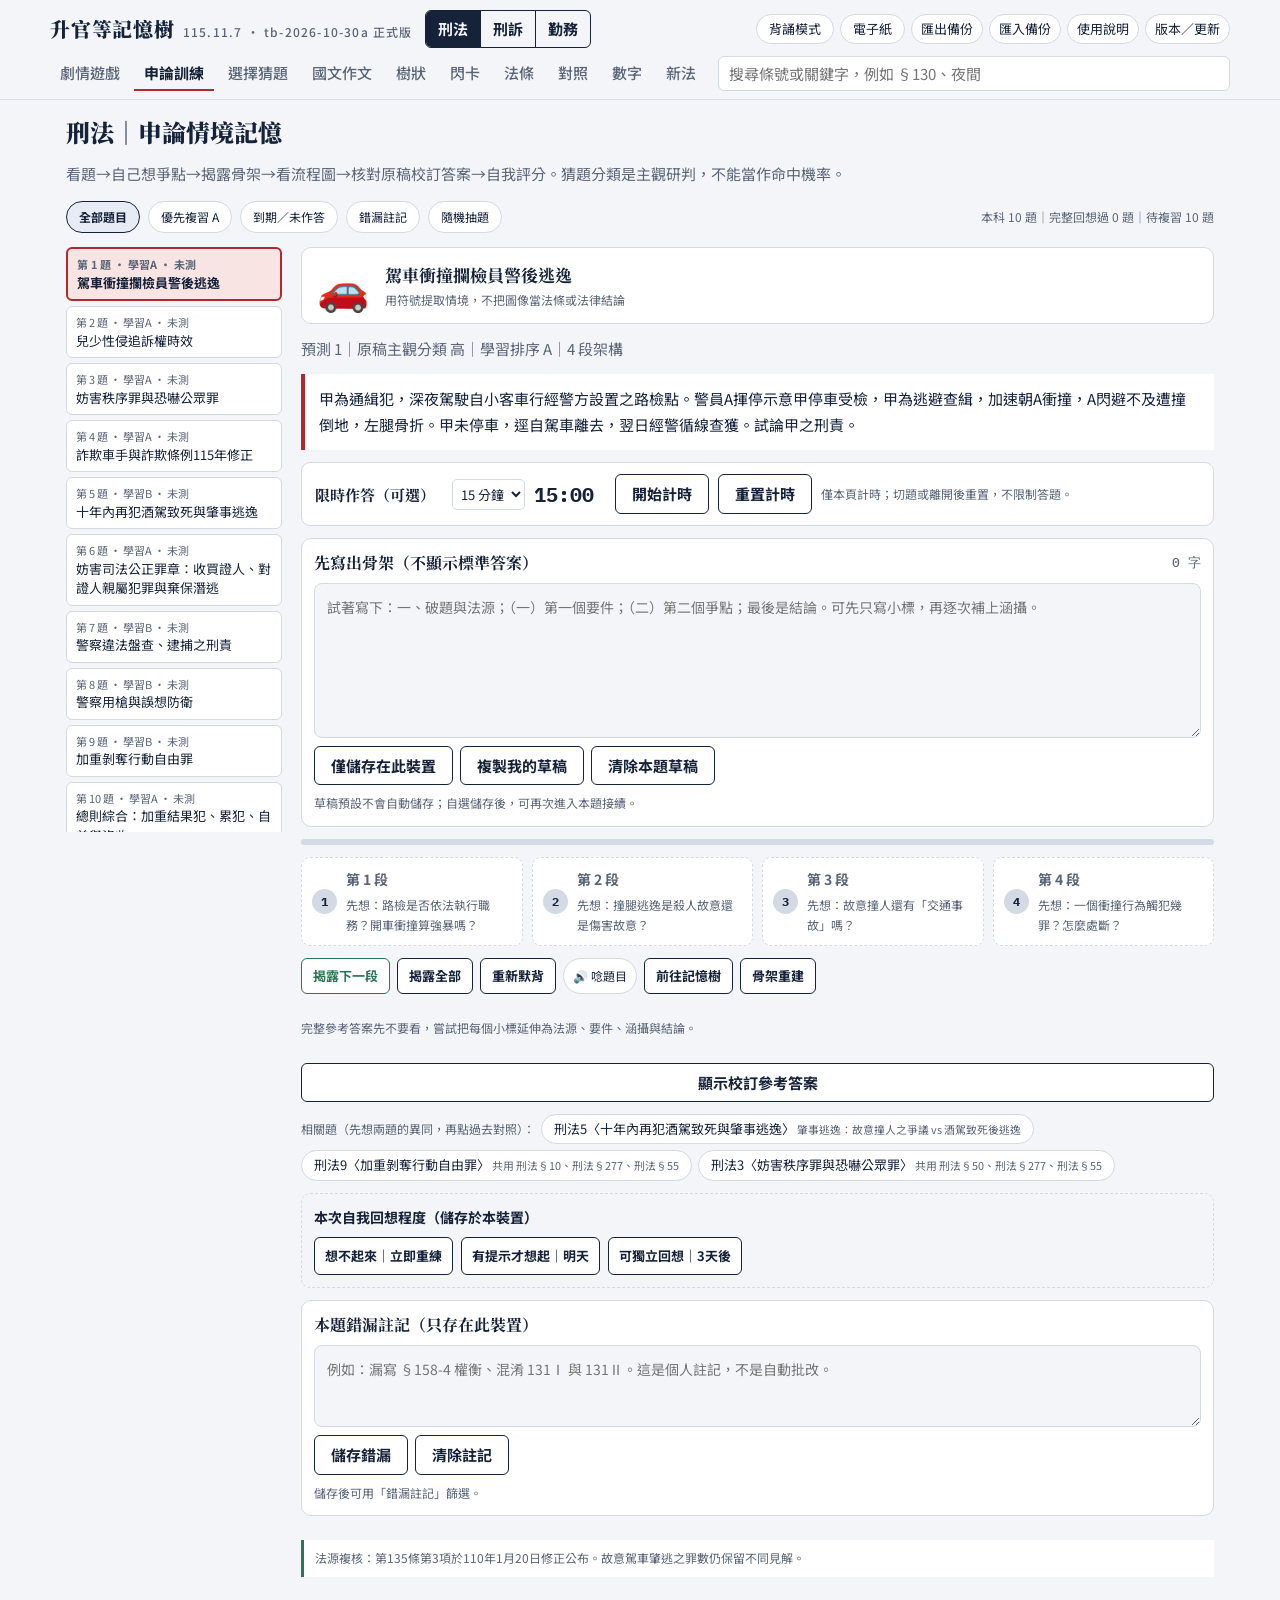
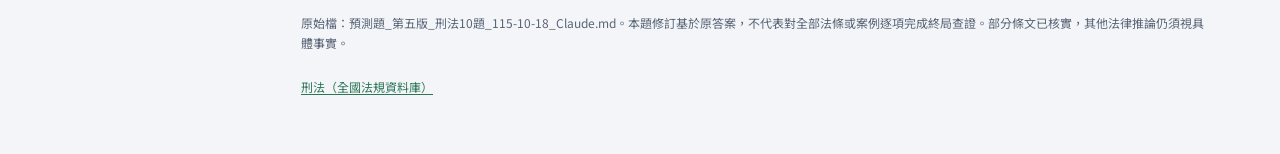
==== index.html @ 03e17030 "30a 正式版：依讀家2026講義與回測分析整合申論、選擇題（題數不變） 申論維持刑法10、刑訴10、勤務15：勤務9依111上675改寫救濟；刑訴10改為告訴乃論之告訴與撤回（劇情章同步）；新修法、" ====
<!doctype html>
<html lang="zh-Hant">
<head>
<meta charset="utf-8">
<meta name="viewport" content="width=device-width,initial-scale=1,viewport-fit=cover">
<meta name="theme-color" content="#16223A">
<link rel="manifest" href="manifest.webmanifest">
<link rel="icon" href="icons/icon-192.png">
<link rel="apple-touch-icon" href="icons/apple-touch-icon.png">
<meta name="apple-mobile-web-app-capable" content="yes">
<meta name="apple-mobile-web-app-title" content="記憶樹">
<title>升官等記憶樹</title>
<meta name="claude:viewport-fit-sides" content="cover">
<link rel="preconnect" href="https://fonts.googleapis.com">
<link rel="stylesheet" href="https://fonts.googleapis.com/css2?family=Noto+Serif+TC:wght@600;900&family=Noto+Sans+TC:wght@400;500;700&family=IBM+Plex+Mono:wght@500&display=swap">
<style>
/* Layout: sticky ruling bar (subject + mode), chapter index left on wide screens / chip strip on phones, tree body like an annotated statute book */
:root{
  --paper:#F3F5F8; --panel:#FFFFFF; --ink:#16223A; --muted:#5A6577; --line:#D3DAE3;
  --seal:#B3282E; --sealbg:#F7E4E3; --jade:#2C7656; --jadebg:#DFF0E7; --amber:#9A600A; --amberbg:#F6EBD6;
  --hi:#E7ECF4;
  --f-display:"Noto Serif TC","Songti TC","PMingLiU",serif;
  --f-body:"Noto Sans TC","PingFang TC","Microsoft JhengHei",system-ui,sans-serif;
  --f-ref:"IBM Plex Mono",ui-monospace,"SFMono-Regular",Menlo,monospace;
  --r:6px;
}
@media (prefers-color-scheme:dark){:root:not([data-theme="light"]){
  --paper:#0F141C; --panel:#161D29; --ink:#E5E9F0; --muted:#97A1B2; --line:#283346;
  --seal:#E2706E; --sealbg:#3A1F22; --jade:#62BE95; --jadebg:#183326; --amber:#E1A94C; --amberbg:#3A2C15; --hi:#1E2737; color-scheme:dark}}
:root[data-theme="dark"]{
  --paper:#0F141C; --panel:#161D29; --ink:#E5E9F0; --muted:#97A1B2; --line:#283346;
  --seal:#E2706E; --sealbg:#3A1F22; --jade:#62BE95; --jadebg:#183326; --amber:#E1A94C; --amberbg:#3A2C15; --hi:#1E2737; color-scheme:dark}
:root[data-eink]{
  --paper:#FFFFFF; --panel:#FFFFFF; --ink:#000000; --muted:#222222; --line:#000000;
  --seal:#000000; --sealbg:#FFFFFF; --jade:#000000; --jadebg:#FFFFFF; --amber:#000000; --amberbg:#FFFFFF; --hi:#FFFFFF; color-scheme:light}
*{box-sizing:border-box}
html,body{height:100%}
body{background:var(--paper);color:var(--ink);font:15px/1.7 var(--f-body);-webkit-text-size-adjust:100%}
:root[data-eink] *{transition:none!important;animation:none!important;box-shadow:none!important}
button{font:inherit;color:inherit}
:focus-visible{outline:2px solid var(--seal);outline-offset:2px}

.bar{position:sticky;top:env(safe-area-inset-top,0px);z-index:5;background:var(--paper);border-bottom:1px solid var(--line);
  padding-left:max(16px,env(safe-area-inset-left,0px));padding-right:max(16px,env(safe-area-inset-right,0px));padding-block:10px 8px}
.bar-in{max-width:1180px;margin:0 auto;display:grid;gap:8px}
.top{display:flex;align-items:center;gap:12px;flex-wrap:wrap}
.brand{font:900 20px/1.2 var(--f-display);letter-spacing:.04em;margin:0}
.brand small{font:500 12px var(--f-body);color:var(--muted);letter-spacing:.1em;margin-left:8px}
.seg{display:flex;border:1.5px solid var(--ink);border-radius:var(--r);overflow:hidden}
.seg button{border:0;background:none;padding:5px 12px;cursor:pointer;font-weight:700;white-space:nowrap}
.seg button+button{border-left:1.5px solid var(--ink)}
.seg button[aria-pressed="true"]{background:var(--ink);color:var(--paper)}
.tools{margin-left:auto;display:flex;gap:6px;flex-wrap:wrap}
.chip{border:1px solid var(--line);background:var(--panel);border-radius:999px;padding:3px 12px;cursor:pointer;font-size:13px;white-space:nowrap}
.chip[aria-pressed="true"]{border-color:var(--seal);color:var(--seal);font-weight:700}
.modes{display:flex;gap:4px;overflow-x:auto;scrollbar-width:none}
.modes button{border:0;background:none;padding:4px 10px;cursor:pointer;color:var(--muted);border-bottom:2.5px solid transparent;white-space:nowrap;font-weight:500}
.modes button[aria-pressed="true"]{color:var(--ink);border-bottom-color:var(--seal);font-weight:700}
.search{flex:1 1 180px;min-width:0;border:1px solid var(--line);background:var(--panel);border-radius:var(--r);padding:4px 10px;font:inherit;color:var(--ink)}

.wrap{max-width:1180px;margin:0 auto;padding-left:max(16px,env(safe-area-inset-left,0px));padding-right:max(16px,env(safe-area-inset-right,0px));padding-block:16px 56px;display:grid;gap:20px;grid-template-columns:240px minmax(0,1fr)}
@media (max-width:860px){.wrap{grid-template-columns:minmax(0,1fr)}}
.toc{position:sticky;top:120px;align-self:start;display:grid;gap:2px;max-height:calc(100vh - 140px);overflow:auto}
.toc button{text-align:left;border:0;background:none;padding:6px 10px;border-radius:var(--r);cursor:pointer;display:grid;grid-template-columns:1fr auto;gap:8px;align-items:center;font-size:14px}
.toc button[aria-current="true"]{background:var(--hi);font-weight:700}
.toc .pct{font:500 11px var(--f-ref);color:var(--muted);font-variant-numeric:tabular-nums}
@media (max-width:860px){.toc{position:static;max-height:none;display:flex;overflow-x:auto;gap:6px;padding-bottom:4px}
  .toc button{white-space:nowrap;border:1px solid var(--line);background:var(--panel)}}
aside{min-width:0}
.intro{color:var(--muted);font-size:14px;margin:0}

main{min-width:0;display:grid;gap:14px;align-content:start}
h2.ch{font:900 24px/1.3 var(--f-display);margin:0;text-wrap:balance}
.lead{margin:0;color:var(--muted)}
.meter{height:4px;background:var(--line);border-radius:2px;overflow:hidden}
.meter i{display:block;height:100%;background:var(--jade)}
.meta{display:flex;gap:12px;flex-wrap:wrap;font-size:13px;color:var(--muted);align-items:center}
.meta button{border:0;background:none;color:var(--seal);cursor:pointer;padding:0;font-size:13px}

ul.tree,ul.tree ul{list-style:none;margin:0;padding:0}
ul.tree ul{margin-left:13px;padding-left:14px;border-left:1.5px dashed var(--line)}
.node{display:grid;grid-template-columns:22px minmax(0,1fr) auto;gap:6px;align-items:start;padding:5px 4px;border-radius:var(--r)}
.node:hover{background:var(--hi)}
.tw{border:0;background:none;cursor:pointer;width:22px;height:24px;color:var(--muted);font-size:12px;padding:0}
.tw[disabled]{cursor:default;opacity:.35}
.lbl{min-width:0}
.t{font-weight:700}
.lvl0>.node .t{font:900 17px/1.5 var(--f-display)}
.ref{font:500 12px var(--f-ref);color:var(--muted);border:1px solid var(--line);border-radius:4px;padding:0 5px;margin-left:6px;white-space:nowrap;display:inline-block}
.tag{font-size:11px;font-weight:700;border-radius:3px;padding:0 5px;margin-left:6px;white-space:nowrap;display:inline-block;letter-spacing:.06em}
.tag-必考{color:var(--seal);border:1.5px solid var(--seal);transform:rotate(-2deg)}
.tag-新法{color:var(--jade);background:var(--jadebg)}
.tag-易錯,.tag-⚠{color:var(--amber);background:var(--amberbg)}
.tag-口訣{color:var(--ink);background:var(--hi)}
.d{color:var(--muted);font-size:14px;margin-top:1px;white-space:pre-line}
.recite .d.hid{color:transparent;background:var(--hi);border-radius:3px;cursor:pointer;user-select:none}
.recite .d.hid::before{content:"點一下看答案";color:var(--muted);font-size:12px;position:absolute}
.recite .d.hid{position:relative;min-height:1.4em}
.known{border:1px solid var(--line);background:var(--panel);border-radius:999px;font-size:12px;padding:1px 8px;cursor:pointer;color:var(--muted);white-space:nowrap}
.known[aria-pressed="true"]{color:var(--jade);border-color:var(--jade);background:var(--jadebg);font-weight:700}

.card{background:var(--panel);border:1.5px solid var(--ink);border-radius:10px;padding:24px 22px;min-height:220px;display:grid;align-content:center;gap:12px;cursor:pointer}
.card .q{font:600 19px/1.55 var(--f-display)}
.card .a{white-space:pre-line;font-size:16px;border-top:1px dashed var(--line);padding-top:12px}
.row{display:flex;gap:8px;flex-wrap:wrap;align-items:center}
.btn{border:1.5px solid var(--ink);background:var(--panel);border-radius:var(--r);padding:6px 16px;cursor:pointer;font-weight:700}
.btn.good{border-color:var(--jade);color:var(--jade)}
.btn.bad{border-color:var(--seal);color:var(--seal)}
.count{font:500 13px var(--f-ref);color:var(--muted);font-variant-numeric:tabular-nums}

.tbl{overflow-x:auto;border:1px solid var(--line);border-radius:var(--r);background:var(--panel)}
table{border-collapse:collapse;width:100%;min-width:420px;font-size:14px}
th,td{border-bottom:1px solid var(--line);padding:8px 10px;text-align:left;vertical-align:top}
th{font-family:var(--f-display);background:var(--hi);cursor:pointer;white-space:nowrap}
td:first-child{font-weight:700;white-space:nowrap}
td.hid{color:transparent;background:var(--hi);cursor:pointer}
h3.cmp{font:900 17px var(--f-display);margin:8px 0 6px}

.nums{display:grid;gap:0;background:var(--panel);border:1px solid var(--line);border-radius:var(--r)}
.num{display:grid;grid-template-columns:minmax(0,1fr) auto;gap:4px 14px;padding:9px 12px;border-bottom:1px solid var(--line)}
.num:last-child{border-bottom:0}
.num .v{font:900 18px var(--f-display);color:var(--seal);text-align:right;font-variant-numeric:tabular-nums;cursor:pointer}
.num .v.hid{color:transparent;background:var(--hi);border-radius:3px;min-width:4em}
.num .ref{margin:0;grid-column:1/-1;justify-self:start}

.tl{list-style:none;margin:0;padding:0;border-left:2px solid var(--ink);display:grid;gap:12px}
.tl li{padding-left:16px;position:relative}
.tl li::before{content:"";position:absolute;left:-6px;top:8px;width:10px;height:10px;border-radius:50%;background:var(--paper);border:2px solid var(--seal)}
.tl .dt{font:500 13px var(--f-ref);color:var(--seal)}
.hit{background:var(--panel);border:1px solid var(--line);border-radius:var(--r);padding:10px 12px}
.hit .path{font-size:12px;color:var(--muted)}
mark{background:var(--sealbg);color:inherit;border-radius:2px}
.empty{color:var(--muted);padding:24px 0}
@media (prefers-reduced-motion:reduce){*{transition:none!important}}

/* 申論連結：以原有預測題為中心的情境→答題骨架分段回想，不修改既有樹狀資料。 */
.essay-grid{display:grid;grid-template-columns:minmax(175px,220px) minmax(0,1fr);gap:15px;align-items:start}
.essay-list{display:grid;gap:5px;max-height:65vh;overflow:auto;padding-right:4px}
.essay-list button{text-align:left;background:var(--panel);border:1px solid var(--line);border-radius:var(--r);padding:7px 9px;cursor:pointer;font-size:13px;line-height:1.5}
.essay-list button[aria-current="true"]{border:2px solid var(--seal);font-weight:700;background:var(--sealbg)}
.essay-list small{display:block;font-size:11px;color:var(--muted)}
.essay-work{display:grid;gap:12px;min-width:0}
.essay-scene{display:flex;align-items:center;gap:16px;border:1px solid var(--line);border-radius:10px;background:var(--panel);padding:13px 15px}
.essay-icon{font-size:42px;line-height:1;flex:none;filter:saturate(.86)}
.essay-scene strong{font-family:var(--f-display);font-size:17px}
.essay-scene .hint{font-size:12px;color:var(--muted)}
.essay-question{border-left:4px solid var(--seal);padding:12px 14px;background:var(--panel);white-space:pre-wrap;line-height:1.75}
.essay-route{display:flex;flex-wrap:wrap;gap:9px;align-items:stretch;counter-reset:recite}
.essay-step{flex:1 1 160px;min-width:0;display:flex;align-items:center;gap:9px;border:1px solid var(--jade);border-radius:9px;padding:10px;background:var(--jadebg);animation:essay-pop .28s ease-out both}
.essay-step .seq{font:700 12px var(--f-ref);display:grid;place-items:center;border-radius:50%;background:var(--jade);color:var(--panel);width:25px;height:25px;flex:none}
.essay-step span:last-child{font-weight:700;font-size:14px;overflow-wrap:anywhere}
.essay-step .cue{display:block;font-weight:400;font-size:12px;color:var(--muted);margin-top:3px}.essay-links{display:flex;flex-wrap:wrap;gap:6px;align-items:center}.essay-links .chip{white-space:normal;text-align:left;max-width:100%}.essay-links small{color:var(--muted)}
.essay-step.pending{border-style:dashed;border-color:var(--line);background:var(--panel);color:var(--muted)}
.essay-step.pending .seq{background:var(--line);color:var(--ink)}
.essay-action{display:flex;flex-wrap:wrap;gap:7px}
.essay-action .btn{padding:6px 11px;font-size:13px}
.essay-notice{font-size:12px;color:var(--muted)}
.essay-notice strong{color:var(--seal)}
@keyframes essay-pop{from{opacity:0;transform:translateY(8px)}to{opacity:1;transform:translateY(0)}}
@media(max-width:670px){.essay-grid{grid-template-columns:minmax(0,1fr)}.essay-list{display:flex;overflow-x:auto;max-height:none;padding-bottom:5px}.essay-list button{min-width:170px;max-width:210px;flex:none}.essay-icon{font-size:34px}}
@media(prefers-reduced-motion:reduce){.essay-step{animation:none}}
:root[data-eink] .essay-step{animation:none}


/* f 版：題目→視覺線索→遮蔽回想→完整答案→自己評分，離線運作。 */
.wrap.essay-layout{grid-template-columns:minmax(0,1fr)}
.wrap.essay-layout aside{display:none}
.essay-toolbar{display:flex;flex-wrap:wrap;gap:8px;align-items:center}
.essay-toolbar .chip{font-size:12px;padding:5px 12px}
.essay-toolbar .chip[aria-pressed="true"]{background:var(--hi);border-color:var(--ink);color:var(--ink)}
.essay-summary{font-size:12px;color:var(--muted);margin-left:auto}
.essay-variant{border:1px solid var(--line);border-radius:8px;padding:8px 11px;background:var(--panel)}.essay-variant summary{cursor:pointer;font-weight:600}.essay-variant ol{padding-left:20px}.essay-variant li{margin:6px 0}
.essay-review{font-size:12px;color:var(--muted);border-left:3px solid var(--jade);padding:8px 11px;background:var(--panel)}
.essay-map{border:1px solid var(--line);border-radius:10px;padding:14px;background:var(--panel)}
.essay-map-title{font-weight:700;margin-bottom:8px;font-family:var(--f-display)}
.essay-path{display:grid;grid-template-columns:repeat(auto-fit,minmax(145px,1fr));gap:8px;align-items:stretch}
.essay-path-cell{border-radius:8px;background:var(--hi);padding:11px;border:1px solid var(--line);min-width:0;position:relative}
.essay-path-cell .vicon{font-size:25px;display:block}
.essay-path-cell strong{display:block;margin:3px 0;font-size:14px}
.essay-path-cell small{display:block;font-size:12px;line-height:1.6;color:var(--muted)}
.essay-lanes{display:grid;grid-template-columns:repeat(auto-fit,minmax(200px,1fr));gap:9px}
.essay-lane{border:1px solid var(--line);border-radius:8px;overflow:hidden;min-width:0}
.essay-lane header{font-size:14px;font-weight:700;background:var(--hi);padding:7px 11px}
.essay-lane ol{margin:0;padding:10px 10px 12px 30px;font-size:13px;display:grid;gap:7px}
.essay-map-note{font-size:12px;color:var(--muted);margin:9px 0 0}
/* 29c 國考答案卷（比照 Y.C. 平台）：米白紙、橫格線、標楷體；大標「一、」在左側題號欄，（一）頂格，下一層標號對齊上一層標號末字，內文換行對齊標號後。行高須等於格線間距。 */
.es-paper{border-radius:6px;overflow:hidden;background:#f7f4ea;border:1px solid #cfc6ad;box-shadow:0 3px 14px rgba(0,0,0,.18)}
.es-paper-hd{display:flex;justify-content:space-between;padding:8px 14px;background:#3b4a5a;color:#f2efe4;font-size:12px;font-weight:700;letter-spacing:.22em}
.es-paper-hd small{font-size:11px;letter-spacing:.04em;font-weight:500;opacity:.85}
.es-paper-body{padding:0 12px 20px 44px;background-image:linear-gradient(90deg,transparent 0 38px,#222 38px 39px,transparent 39px),repeating-linear-gradient(180deg,transparent 0,transparent 33px,#9bb3cc 33px,#9bb3cc 34px)}
.es-ln{font-family:"Kaiti TC","標楷體","DFKai-SB","BiauKai","Noto Serif TC",serif;font-size:15.5px;line-height:34px;min-height:34px;color:#1f3350;letter-spacing:.03em;word-break:break-all;display:flex}
.es-mk{flex:none;padding-right:.5em}.es-pad{flex:none;visibility:hidden;white-space:pre;user-select:none;-webkit-user-select:none}.es-tx{flex:1;min-width:0;text-align:justify}
.es-ln.l1{position:relative}.es-ln.l1>.es-mk{position:absolute;left:-42px;width:36px;padding:0;text-align:center}
.es-ln .lawlink{color:#1d6a4a}.es-ln.tts-on{background:rgba(255,213,79,.35)}
:root[data-eink] .es-paper{background:#fff;border:1.5px solid #000;box-shadow:none}:root[data-eink] .es-paper-hd{background:#fff;color:#000;border-bottom:1.5px solid #000}
:root[data-eink] .es-paper-body{background-image:linear-gradient(90deg,transparent 0 38px,#000 38px 39px,transparent 39px),repeating-linear-gradient(180deg,transparent 0,transparent 33px,#000 33px,#000 34px)}:root[data-eink] .es-ln,:root[data-eink] .es-ln .lawlink{color:#000}
.essay-grade{display:flex;flex-wrap:wrap;align-items:center;gap:8px;border:1px dashed var(--line);border-radius:9px;padding:12px}
.essay-grade-title{flex:1 1 100%;font-weight:700;font-size:14px}
.essay-grade .btn{font-size:13px;padding:7px 10px}
.essay-grade .btn[aria-pressed="true"]{background:var(--ink);color:var(--panel)}
.essay-badge{display:inline-block;font-size:11px;color:var(--muted);border:1px solid var(--line);border-radius:99px;padding:1px 7px;margin-left:5px}
.essay-source-links{display:flex;flex-wrap:wrap;gap:8px;font-size:12px}
.essay-source-links a{color:var(--jade);text-decoration:underline;text-underline-offset:2px}
.essay-progress{border-radius:50px;height:6px;background:var(--line);overflow:hidden}
.essay-progress i{display:block;height:100%;background:var(--jade);transition:width .16s ease}
.essay-source-note{color:var(--muted);font-size:12px;line-height:1.7}
@media(max-width:670px){.essay-toolbar{gap:5px}.essay-summary{width:100%;margin-left:0}.essay-path{grid-template-columns:repeat(2,minmax(0,1fr))}.essay-lanes{grid-template-columns:minmax(0,1fr)}}
:root[data-eink] .essay-progress i{transition:none}

/* 28d 選擇題猜題 */
.mcq-stat{display:grid;grid-template-columns:repeat(4,minmax(0,1fr));gap:8px}.mcq-stat div{border:1px solid var(--line);border-radius:8px;background:var(--panel);padding:8px 10px;min-width:0}
.mcq-stat b{display:block;font:700 20px var(--f-ref);font-variant-numeric:tabular-nums}.mcq-stat span{font-size:12px;color:var(--muted)}
.mcq-card{border:1px solid var(--line);border-radius:10px;background:var(--panel);padding:14px 16px;display:grid;gap:10px}
.mcq-no{font:500 12px var(--f-ref);color:var(--muted)}.mcq-q{margin:0;font-size:16px;font-weight:600;line-height:1.75}
.mcq-opts{display:grid;gap:7px}.mcq-opt{display:flex;gap:10px;align-items:flex-start;text-align:left;font:inherit;color:inherit;border:1.5px solid var(--line);background:var(--paper);border-radius:8px;padding:9px 12px;cursor:pointer}
button.mcq-opt:hover,.mcq-opt[aria-pressed="true"]{border-color:var(--ink)}.mcq-opt b{font-family:var(--f-ref);flex:none}
.mcq-opt[data-r="right"]{border-color:var(--jade);background:var(--jadebg)}.mcq-opt[data-r="wrong"]{border-color:var(--seal);background:var(--sealbg)}
.mcq-verdict{margin:0;font-weight:700}.mcq-verdict.ok{color:var(--jade)}.mcq-verdict.ng{color:var(--seal)}
.mcq-ex{white-space:pre-wrap;border-left:3px solid var(--jade);padding:4px 0 4px 12px;line-height:1.85}
.mcq-refs{display:flex;flex-wrap:wrap;gap:6px;align-items:center}
.mcq-grid{display:flex;flex-wrap:wrap;gap:4px}.mcq-grid button{min-width:32px;padding:3px 0;border:1px solid var(--line);background:var(--panel);border-radius:5px;font:12px var(--f-ref);cursor:pointer;color:var(--ink)}
.mcq-grid button[data-on="true"]{background:var(--hi);border-color:var(--ink)}.mcq-grid button[aria-current="true"]{outline:2px solid var(--seal)}
.mcq-clock{font:700 15px var(--f-ref);color:var(--seal)}.mcq-score{font:700 22px var(--f-display);margin:0}
.mcq-tablewrap{overflow-x:auto}.mcq-table{border-collapse:collapse;width:100%;min-width:0;font-size:13px}.mcq-table th,.mcq-table td{border-bottom:1px solid var(--line);padding:5px 8px;text-align:left;white-space:nowrap}
.mcq-table td:first-child{white-space:normal}.mcq-table tr.weak td{color:var(--seal)}
.mcq-analysis{white-space:pre-wrap;font-size:13px;line-height:1.8;margin-top:8px}
.mcq-past{border:1px dashed var(--line);border-radius:8px;padding:10px 12px;display:grid;gap:8px;margin:6px 0}.mcq-past .mcq-q{font-size:14px}
.mcq-note{margin:0;padding:8px 12px;border-radius:8px;background:var(--hi);font-weight:600}.mcq h3{margin:4px 0 0;font-size:15px}
@media(max-width:670px){.mcq-table th,.mcq-table td{padding:5px 4px}.mcq-stat{grid-template-columns:repeat(2,minmax(0,1fr))}.mcq-card{padding:12px}}

/* 29a 國文作文 */
.comp-paras{display:grid;gap:8px}.comp-para{border:1px solid var(--line);border-radius:9px;background:var(--panel);padding:12px 14px;line-height:1.95;font-size:15px}
.comp-para.pending{border-style:dashed;color:var(--muted);font-size:13px}.comp-lab{font-weight:700;color:var(--jade);margin-right:4px}
.comp-para b{background:var(--amberbg);color:var(--amber);font-weight:600;border-radius:3px;padding:0 2px}
.comp-prompt blockquote,.comp-doc blockquote{margin:0;border-left:3px solid var(--line);padding:6px 12px;background:var(--panel);color:var(--ink)}
.comp-card{border:1px solid var(--line);border-radius:10px;background:var(--panel);padding:18px;line-height:1.9;font-size:16px;display:grid;gap:8px}.comp-big{font-size:24px;letter-spacing:.1em}
.comp-apply{font-size:15px;padding:12px 14px}.comp-doc{line-height:1.85;overflow-wrap:anywhere}.comp-doc h2{font:900 20px var(--f-display)}.comp-doc h3{font-size:17px;margin-top:20px}.comp-doc h4{font-size:15px}
.gs{display:grid;gap:14px}.gs-page{background:#fbfaf5;border:1px solid #cfc6ad;border-radius:4px;padding:8px 10px 12px;box-shadow:0 2px 10px rgba(0,0,0,.12)}
.gs-no{text-align:right;font:12px "Kaiti TC","標楷體","DFKai-SB",serif;color:#333}.gs-wrap{display:flex;gap:6px}
.gs-score{flex:none;width:1.9em;border:1.5px solid #222;text-align:center;font:13px/1.25 "Kaiti TC","標楷體","DFKai-SB",serif;padding-top:6px;color:#222}
.gs-grid{flex:1;display:grid;grid-template-columns:repeat(var(--c),1fr);border:1.5px solid #222;min-width:0}
.gs-note{grid-column:1/-1;font:11px/2 "Kaiti TC","標楷體","DFKai-SB",serif;color:#222;border-bottom:1px solid #222;padding:0 4px;white-space:nowrap;overflow:hidden;text-overflow:ellipsis}
.gc{aspect-ratio:1/.92;display:grid;place-items:center;border-bottom:1px solid #444;border-right:1px dashed #888;font:clamp(13px,4.2vw,22px)/1 "Kaiti TC","標楷體","DFKai-SB","BiauKai","Noto Serif TC",serif;color:#1f3350;letter-spacing:-.05em;overflow:hidden}
.gc{min-width:0}.gc.hi{color:#a5560a}.gc.tts-on{background:rgba(255,213,79,.45)}
:root[data-eink] .gs-page{background:#fff;box-shadow:none;border-color:#000}:root[data-eink] .gc{color:#000;border-bottom-color:#000;border-right-color:#000}:root[data-eink] .gc.hi{text-decoration:underline}
.comp-doc a{color:var(--jade)}.comp-table td{white-space:normal}

[hidden]{display:none!important}
body{margin:0}
:root{padding-top:env(safe-area-inset-top,0px);padding-bottom:env(safe-area-inset-bottom,0px)}

/* g 版：從看答案改成自行默寫與視覺逐步回想；不改原有樹狀等五種模式 */
.essay-compose{display:grid;gap:8px;background:var(--panel);border:1px solid var(--line);border-radius:10px;padding:12px}
.essay-compose-head{display:flex;align-items:center;flex-wrap:wrap;gap:8px;justify-content:space-between}
.essay-compose h3{font:700 16px/1.5 var(--f-display);margin:0}
.essay-compose textarea{display:block;width:100%;min-height:155px;resize:vertical;padding:12px;font:14px/1.7 var(--f-body);background:var(--paper);color:var(--ink);border:1px solid var(--line);border-radius:8px}
.essay-compose .note{font-size:12px;color:var(--muted);margin:0}
.essay-compose .actions{display:flex;gap:7px;flex-wrap:wrap}
.essay-selfcheck{display:grid;gap:6px;background:var(--panel);border:1px solid var(--line);border-radius:9px;padding:12px}
.essay-selfcheck h3{font:700 15px var(--f-display);margin:0}
.essay-checkline{display:flex;gap:9px;align-items:flex-start;border:1px solid var(--line);border-radius:7px;padding:7px 9px;font-size:13px}
.essay-checkline input{width:18px;height:18px;flex:none;margin-top:3px;accent-color:var(--jade)}
.essay-checkline span{overflow-wrap:anywhere}
.essay-visual-step{display:flex;align-items:center;gap:8px;flex-wrap:wrap;font-size:12px}
.essay-visual-step .btn{padding:4px 11px;font-size:12px}
.essay-map .muted-visual{background:var(--panel);border-style:dashed;opacity:.84}
.essay-map .muted-visual>*{visibility:hidden}
.essay-map .muted-visual::after{content:'先試著在腦中還原';color:var(--muted);font-size:12px;display:block;position:absolute;inset:8px}
.essay-map .essay-path-cell{min-height:104px}
.essay-visual-note{font-size:12px;color:var(--muted);margin:0}
.essay-timer{display:flex;gap:9px;flex-wrap:wrap;align-items:center;border:1px solid var(--line);border-radius:9px;background:var(--panel);padding:11px 13px}
.essay-timer h3{font:700 15px var(--f-display);margin:0 8px 0 0}
.essay-timer-display{font:700 20px var(--f-ref);font-variant-numeric:tabular-nums;min-width:72px}
.essay-timer-length{font:inherit;font-size:13px;color:var(--ink);background:var(--panel);border:1px solid var(--line);border-radius:5px;padding:4px}
.essay-errors textarea{min-height:82px}
@media(max-width:670px){.essay-timer .essay-notice{flex:1 1 100%}}
@media(max-width:670px){.essay-compose textarea{min-height:125px}.essay-map .essay-path-cell{min-height:90px}}


/* i 版：統一備份入口與跨裝置安全說明 */
.data-tools{display:flex;flex-wrap:wrap;gap:6px;align-items:center}
.data-tools .chip{padding:3px 9px}
.data-help{border:1px solid var(--line);border-radius:9px;padding:16px;background:var(--panel);color:var(--ink);max-width:580px;max-height:85vh;overflow:auto}
.data-help h2{margin:0 0 8px;font:900 19px var(--f-display)}
.data-help p,.data-help li{font-size:13px;line-height:1.8}
.data-help::backdrop{background:#0009}
@media(max-width:670px){.data-tools .chip{font-size:12px;padding:2px 8px}.data-help{max-width:calc(100% - 24px)}}

/* 20a：法條全文、朗讀、挖空回想 */
.bar-in{grid-template-columns:minmax(0,1fr)}
.modes{min-width:0;flex:0 1 auto}
.lawlink{font:inherit;color:var(--jade);background:none;border:0;padding:0;cursor:pointer;text-decoration:underline dotted;text-underline-offset:3px}
.ref .lawlink{font:inherit}
.hid .lawlink{color:inherit;text-decoration:none}
.law-dialog{border:1px solid var(--line);border-radius:10px;padding:0;background:var(--panel);color:var(--ink);width:min(640px,calc(100% - 24px));max-height:85vh}
.law-dialog::backdrop{background:#0009}
.law-dialog header{display:flex;gap:8px;align-items:baseline;flex-wrap:wrap;padding:14px 16px 8px;border-bottom:1px solid var(--line)}
.law-dialog h2{margin:0;font:900 19px var(--f-display)}
.law-dialog .ver{font-size:12px;color:var(--muted)}
.law-text{white-space:pre-line;font:15px/1.9 var(--f-body);padding:12px 16px;max-height:55vh;overflow:auto;margin:0}
.law-dialog .row{padding:10px 16px 14px;border-top:1px solid var(--line)}
.law-tools{display:flex;flex-wrap:wrap;gap:8px;align-items:center}
.law-tools select,.law-tools input,.tts-bar select{font:inherit;font-size:14px;color:var(--ink);background:var(--panel);border:1px solid var(--line);border-radius:var(--r);padding:4px 8px;min-width:0}
.law-tools input{flex:1 1 160px}
.law-list{display:grid;gap:8px}
.law-item{background:var(--panel);border:1px solid var(--line);border-radius:var(--r);padding:10px 12px}
.law-item h3{margin:0 0 4px;font:700 15px var(--f-display);display:flex;gap:8px;align-items:center;flex-wrap:wrap}
.law-item .d{font-size:14px;color:var(--ink)}
.recite .law-item .d.hid{color:transparent;background:var(--hi);border-radius:3px;cursor:pointer;min-height:1.6em}
.say{border:1px solid var(--line);background:var(--panel);border-radius:999px;font-size:12px;padding:1px 9px;cursor:pointer;white-space:nowrap}
.tts-on{background:var(--amberbg)!important;box-shadow:inset 3px 0 var(--seal);border-radius:4px}
.tts-bar{position:fixed;left:12px;right:12px;margin:0 auto;width:fit-content;bottom:calc(10px + env(safe-area-inset-bottom,0px));z-index:20;display:flex;gap:5px;align-items:center;flex-wrap:wrap;justify-content:center;background:var(--panel);border:1.5px solid var(--ink);border-radius:12px;padding:7px 10px;box-shadow:0 4px 18px #0003}
.tts-bar .btn{padding:3px 9px;font-size:13px}
.tts-bar select{font-size:13px;padding:3px 4px}
.tts-bar .count{min-width:4em;text-align:center}
.cz{border-radius:3px;cursor:pointer}
.cz.hid{color:transparent!important;background:var(--hi);border-bottom:1.5px solid var(--seal);user-select:none}
.cz.hid *{color:transparent!important;text-decoration:none}
.cz.got{background:var(--jadebg)}
body:has(#tts-bar:not([hidden])) .wrap{padding-bottom:150px}
:root[data-eink] .tts-bar{box-shadow:none}
:root[data-eink] .tts-on{background:none!important;text-decoration:underline 2px}

/* 平板與手機：避免工具列、章節與申論題目列表產生水平滑動。 */
.mobile-mode-select,.mobile-tools-toggle{display:none}
@media(max-width:760px){
 .bar{padding-block:5px 5px}
 .bar-in{gap:4px}
 .top{gap:5px}
 .brand{font-size:16px;letter-spacing:0}
 .brand small{display:none}
 .seg button{padding:5px 7px;font-size:12px}
 .tools{gap:4px}
 .tools>.chip{font-size:11px;padding:4px 7px}
 .tools .data-tools{display:none}
 .tools.tools-open .data-tools{display:grid;grid-template-columns:repeat(2,auto);gap:5px;position:absolute;right:8px;top:calc(100% - 3px);padding:10px;background:var(--panel);box-shadow:0 8px 20px #0004;border:1px solid var(--line);border-radius:10px;z-index:11}
 .mobile-tools-toggle{display:inline-flex;align-items:center}
 .modes{display:none}
 .mobile-mode-select{display:block;min-width:0;flex:0 0 43%;max-width:45%;font:600 13px var(--f-body);color:var(--ink);background:var(--panel);padding:6px;border:1px solid var(--line);border-radius:8px}
 .search{font-size:13px;min-width:0;flex:1 1 auto;max-width:100%}
 .wrap{padding-left:10px;padding-right:10px;padding-top:10px;overflow-x:hidden}
 .toc{display:grid;grid-template-columns:repeat(2,minmax(0,1fr));max-height:160px;overflow-y:auto;overflow-x:hidden}
 .toc button{white-space:normal;min-width:0;font-size:12px;padding:5px}
 .essay-list{display:grid;grid-template-columns:repeat(2,minmax(0,1fr));max-height:153px;overflow-y:auto;overflow-x:hidden;gap:4px;padding:0}
 .essay-list button{width:100%;min-width:0;max-width:none;white-space:normal;font-size:12px;padding:5px 6px}
 .essay-list small{font-size:10px}
}
@media(max-width:390px){.brand{font-size:14px}.seg button{font-size:11px;padding:5px}.tools>.chip{font-size:10px;padding:4px 6px}.top{column-gap:4px}}
</style>

<link rel="stylesheet" href="story/vn.css">
</head>
<body>
<header class="bar">
  <div class="bar-in">
    <div class="top">
      <h1 class="brand">升官等記憶樹<small>115.11.7 · tb-2026-10-30a 正式版</small></h1>
      <div class="seg" id="subj" role="group" aria-label="科目"></div>
      <div class="tools" id="top-tools">
        <button class="chip mobile-tools-toggle" id="mobile-tools" type="button" aria-expanded="false">工具 ▾</button>
        <button class="chip" id="recite" aria-pressed="false">背誦模式</button>
        <button class="chip" id="eink" aria-pressed="false">電子紙</button>
        <div class="data-tools" role="group" aria-label="資料管理">
          <button class="chip" id="backup" title="備份熟練紀錄、申論草稿及錯漏註記">匯出備份</button>
          <button class="chip" id="restore" title="由已匯出的記憶樹 JSON 備份還原">匯入備份</button>
          <button class="chip" id="help" title="離線、資料保護與測試說明">使用說明</button>
          <button class="chip" id="ver-btn" title="查看目前版本、強制更新">版本／更新</button>
          <input id="backup-file" type="file" accept=".json,application/json" hidden aria-label="選擇備份 JSON 檔案">
        </div>
      </div>
    </div>
    <div class="top">
      <nav class="modes" id="modes" aria-label="檢視方式"></nav>
      <select id="mode-select" class="mobile-mode-select" aria-label="切換學習模式"></select>
      <input class="search" id="q" type="search" placeholder="搜尋條號或關鍵字，例如 §130、夜間" aria-label="搜尋">
    </div>
  </div>
</header>
<dialog class="data-help" id="help-dialog" aria-labelledby="help-title">
  <h2 id="help-title">申論記憶樹使用與資料安全</h2>
  <p>作答建議：先默寫→逐段揭露→核對完整答案→記下漏寫之處→評估回想程度。A/B/C 僅為複習優先順序，不是猜題命中機率。</p>
  <p><strong>備份：</strong>按「匯出備份」，會產生本機 JSON 檔，包含本裝置的熟練進度、申論草稿與錯漏註記；請自行保管，不要公開分享。</p>
  <p><strong>還原：</strong>按「匯入備份」選擇前述 JSON 檔；先經確認後合併本裝置的紀錄，<strong>同題衝突時以匯入檔案內容為準</strong>。匯入前請先匯出目前資料以防意外。</p>
  <p><strong>隱私：</strong>備份與匯入在本機執行，不傳送到伺服器；未按「儲存」的默寫或錯漏，只暫留於目前開啟的頁面記憶體，重整後可能遺失。</p>
  <p><strong>離線：</strong>使用 HTTPS 的正式或測試網站首次開啟並讓資料載入後，才能檢驗離線功能。直接雙擊 HTML 檔不等於已安裝 PWA。</p>
  <p><strong>法條全文：</strong>綠色虛底線的條號可點開全文（只連結寫明法名者，例如「刑法第302條」「刑訴§230」）；「法條」分頁可依條號或關鍵字查詢、背誦模式遮住條文、連續朗讀。</p>
  <p><strong>朗讀：</strong>使用裝置內建語音（需中文語音包；離線可用與否依裝置）。底部控制列可暫停、上下段、調語速與「題答間停頓」，停頓時間就是自我回想時間。</p>
  <p><strong>挖空回想：</strong>申論答案可遮住條號、判決字號與時限數字，先想再點，點開即計入已揭示。</p>
  <p><strong>選擇猜題：</strong>警察法規、行政法、憲法與法學緒論共250題原題＋250題變化題（使用者提供之回測模擬題庫第四版）。原題答錯：看詳解後下一題立即出變化題補強；補強答對標「已補強」，再錯標「弱點」並請你做歷屆真題。原題答對：變化題排在第3天，屆時答錯視同猜對。答對依1、3、7、14天複習；原題與變化題都連對2次為「已掌握」，間隔加倍。「命題分析與弱點」列出弱點考點前20名與各法規答對率。預測僅為統計推估，不代表真實命題。</p>
  <p><strong>國文作文：</strong>3篇範文（科技與人心、帶人之道、萬用格式）可逐段回想、挖空名言成語、朗讀與默寫；名言9句、成語17個做成閃卡；歷屆題套用表可練「根本／精進／結論」；完整講義原文照錄。範文不改寫，經驗段請換成自己的真實經驗。</p>
  <form method="dialog"><button class="btn">關閉</button></form>
</dialog>
<dialog class="data-help" id="ver-dialog" aria-labelledby="ver-title">
  <h2 id="ver-title">版本與更新</h2>
  <p id="ver-info">讀取中…</p>
  <p class="essay-notice">「強制更新」只清除本 App 的離線快取並重新下載最新檔案；熟練進度、申論草稿、錯漏註記與劇情紀錄都存在本機，不會被清除。</p>
  <div class="row"><button class="btn good" id="ver-force">強制更新</button><form method="dialog" style="margin-left:auto"><button class="btn">關閉</button></form></div>
</dialog>
<dialog class="law-dialog" id="law-dialog" aria-labelledby="law-title">
  <header><h2 id="law-title"></h2><span class="ver" id="law-ver"></span></header>
  <p class="law-text" id="law-text"></p>
  <div class="row"><button class="btn" id="law-prev">前一條</button><button class="btn" id="law-next">後一條</button><button class="btn good" id="law-say">朗讀</button><form method="dialog" style="margin-left:auto"><button class="btn">關閉</button></form></div>
</dialog>
<div class="tts-bar" id="tts-bar" hidden role="region" aria-label="朗讀控制">
  <button class="btn" id="tts-prev" aria-label="上一段">⏮</button><button class="btn good" id="tts-toggle">暫停</button><button class="btn" id="tts-next" aria-label="下一段">⏭</button><button class="btn bad" id="tts-stop">停止</button>
  <span class="count" id="tts-pos"></span>
  <select id="tts-rate" aria-label="語速"><option value="0.8">0.8×</option><option value="1">1×</option><option value="1.2">1.2×</option><option value="1.5">1.5×</option></select>
  <select id="tts-gap" aria-label="題答間停頓"><option value="0">不停頓</option><option value="3">停3秒</option><option value="5">停5秒</option><option value="8">停8秒</option></select>
</div>
<div class="wrap">
  <aside><nav class="toc" id="toc" aria-label="章節"></nav></aside>
  <main id="main"><p class="empty">載入中…</p></main>
</div>

<script src="story/vn.js"></script>
<script>
const SUBJECTS=[["criminal","刑法"],["procedure","刑訴"],["duty","勤務"]];
const MODES=[["vn","劇情遊戲"],["essay","申論訓練"],["mcq","選擇猜題"],["comp","國文作文"],["tree","樹狀"],["cards","閃卡"],["laws","法條"],["compare","對照"],["numbers","數字"],["updates","新法"]];
const $=s=>document.querySelector(s), el=(t,c,h)=>{const e=document.createElement(t);if(c)e.className=c;if(h!=null)e.innerHTML=h;return e};
const esc=s=>String(s??"").replace(/[&<>"]/g,c=>({"&":"&amp;","<":"&lt;",">":"&gt;",'"':"&quot;"}[c]));
let S={subject:"criminal",mode:"essay",ch:{},recite:false,eink:false,known:{},cards:{},onlyWeak:false};
try{Object.assign(S,JSON.parse(localStorage.getItem("tb-v1")||"{}"))}catch(e){}
const save=()=>{try{localStorage.setItem("tb-v1",JSON.stringify(S))}catch(e){}};
// 申論題記憶路徑的進度獨立於原本的樹狀節點、閃卡熟練度。
S.mcq ||= {}; S.comp ||= {}; S.compDraft ||= {}; S.essayPick ||= {}; S.essayKnown ||= {}; S.essayRecall ||= {}; S.essaySelf ||= {}; S.essayFilter ||= "all";
const DRAFT_KEY='tb-essay-draft-v1';
// 易錯註記獨立儲存；舊有 tb-v1、閃卡與默寫草稿鍵值保持相容。
const ERROR_KEY='tb-essay-errors-v1';
let essayErrors={};
try{const e=JSON.parse(localStorage.getItem(ERROR_KEY)||'{}');if(e&&typeof e==='object'&&!Array.isArray(e))essayErrors=e}catch(e){}
const saveErrors=()=>{try{localStorage.setItem(ERROR_KEY,JSON.stringify(essayErrors));return true}catch(e){return false}};
let activeTimer=null;
const stopEssayTimer=()=>{if(activeTimer!==null){clearInterval(activeTimer);activeTimer=null}};
const clockText=seconds=>`${String(Math.floor(seconds/60)).padStart(2,'0')}:${String(seconds%60).padStart(2,'0')}`;

// 未按儲存前，僅保留在此頁籤記憶體；重整後不保證保留。
const essayUnsaved={};
const essayErrorUnsaved={};
let essayDrafts={};
try{const v=JSON.parse(localStorage.getItem(DRAFT_KEY)||'{}');if(v&&typeof v==='object'&&!Array.isArray(v))essayDrafts=v}catch(e){}
const saveDrafts=()=>{try{localStorage.setItem(DRAFT_KEY,JSON.stringify(essayDrafts));return true}catch(e){return false}};
const DATA={};
let ESSAY_DATA;
async function loadEssays(){
  if(ESSAY_DATA)return ESSAY_DATA;
  const r=await fetch('data/essay-memory.json');
  if(!r.ok)throw new Error('申論資料載入失敗：'+r.status);
  const d=await r.json();
  if(!Array.isArray(d.items))throw new Error('申論資料格式異常');
  return ESSAY_DATA=d;
}
async function load(id){
  if(DATA[id])return DATA[id];
  const r=await fetch(`data/${id}.json`);if(!r.ok)throw new Error(r.status);
  const d=await r.json();
  d.chapters.forEach(c=>{const walk=(ns,p)=>ns.forEach((n,i)=>{n.k=`${id}/${c.id}/${p}${i}`;n.c&&walk(n.c,`${p}${i}.`)});walk(c.tree||[],"")});
  return DATA[id]=d;
}
const nodesOf=c=>{const a=[];const w=ns=>ns.forEach(n=>{a.push(n);n.c&&w(n.c)});w(c.tree||[]);return a};

/* 20a：法條全文（只連結明示法名之條號）、朗讀（瀏覽器內建語音，離線可用與否視裝置語音包）、挖空回想。 */
const LAW_ALIAS={'刑法施行法':'刑法施行法','刑事訴訟法':'刑事訴訟法','刑訴法':'刑事訴訟法','刑訴':'刑事訴訟法','刑法':'刑法','跟蹤騷擾防制法':'跟蹤騷擾防制法','跟騷法':'跟蹤騷擾防制法','詐欺犯罪危害防制條例':'詐欺犯罪危害防制條例','詐欺條例':'詐欺犯罪危害防制條例','詐防條例':'詐欺犯罪危害防制條例','貪污治罪條例':'貪污治罪條例','貪污條例':'貪污治罪條例','洗錢防制法':'洗錢防制法','洗錢法':'洗錢防制法','警察勤務條例':'警察勤務條例','勤務條例':'警察勤務條例','警察職權行使法':'警察職權行使法','警職法':'警察職權行使法','警察法施行細則':'警察法施行細則','警察法':'警察法','警察勤務區訪查辦法':'警察勤務區訪查辦法','訪查辦法':'警察勤務區訪查辦法','治安顧慮人口查訪辦法':'治安顧慮人口查訪辦法','查訪辦法':'治安顧慮人口查訪辦法','集會遊行法':'集會遊行法','集遊法':'集會遊行法','警械使用條例':'警械使用條例','社會秩序維護法':'社會秩序維護法','社維法':'社會秩序維護法','行政程序法':'行政程序法','行政罰法':'行政罰法','行政執行法':'行政執行法','道路交通管理處罰條例':'道路交通管理處罰條例','道交條例':'道路交通管理處罰條例','公務人員保障法':'公務人員保障法','刑事妥速審判法':'刑事妥速審判法','妥速審判法':'刑事妥速審判法','通訊保障及監察法':'通訊保障及監察法','通保法':'通訊保障及監察法','家庭暴力防治法':'家庭暴力防治法','家暴法':'家庭暴力防治法','兒童及少年福利與權益保障法':'兒童及少年福利與權益保障法','兒少權益保障法':'兒童及少年福利與權益保障法','兒少權法':'兒童及少年福利與權益保障法','檢察官與司法警察機關執行職務聯繫辦法':'檢察官與司法警察機關執行職務聯繫辦法','聯繫辦法':'檢察官與司法警察機關執行職務聯繫辦法','中華民國憲法':'中華民國憲法','憲法':'中華民國憲法',
  /* 28d 選擇題猜題所需 */'訴願法':'訴願法','行政訴訟法':'行政訴訟法','國家賠償法':'國家賠償法','國賠法':'國家賠償法','地方制度法':'地方制度法','地制法':'地方制度法','憲法訴訟法':'憲法訴訟法','憲訴法':'憲法訴訟法','中華民國憲法增修條文':'中華民國憲法增修條文','憲法增修條文':'中華民國憲法增修條文','增修條文':'中華民國憲法增修條文','公務人員考績法':'公務人員考績法','考績法':'公務人員考績法','公務員懲戒法':'公務員懲戒法','懲戒法':'公務員懲戒法','公務員服務法':'公務員服務法','服務法':'公務員服務法','公民投票法':'公民投票法','公投法':'公民投票法','中央行政機關組織基準法':'中央行政機關組織基準法','組織基準法':'中央行政機關組織基準法','政府資訊公開法':'政府資訊公開法','政資法':'政府資訊公開法','提審法':'提審法','槍砲彈藥刀械管制條例':'槍砲彈藥刀械管制條例','槍砲條例':'槍砲彈藥刀械管制條例','警察人員人事條例':'警察人員人事條例','人事條例':'警察人員人事條例','警察教育條例':'警察教育條例','行政執行法施行細則':'行政執行法施行細則','保障法':'公務人員保障法','偶發性及緊急性集會遊行處理原則':'偶發性及緊急性集會遊行處理原則','原住民漁民自製獵槍魚槍許可及管理辦法':'原住民漁民自製獵槍魚槍許可及管理辦法','各級警察機關學校武器彈藥統籌調配辦法':'各級警察機關學校武器彈藥統籌調配辦法','槍砲彈藥及刀械收購價格標準':'槍砲彈藥及刀械收購價格標準','槍砲彈藥審認爭議諮詢小組組織及運作辦法':'槍砲彈藥審認爭議諮詢小組組織及運作辦法','模擬槍外銷研發許可及管理辦法':'模擬槍外銷研發許可及管理辦法','檢舉違反槍砲彈藥刀械管制條例案件給獎辦法':'檢舉違反槍砲彈藥刀械管制條例案件給獎辦法','沒入物品處分規則':'沒入物品處分規則','警察人員使用槍械規範':'警察人員使用槍械規範','警察常年訓練辦法':'警察常年訓練辦法','警察遴選第三人蒐集資料辦法':'警察遴選第三人蒐集資料辦法','警械使用事件補償辦法':'警械使用事件補償辦法','警械使用調查小組組織及運作辦法':'警械使用調查小組組織及運作辦法','違反社會秩序維護法案件處理辦法':'違反社會秩序維護法案件處理辦法','拘留所設置管理辦法':'拘留所設置管理辦法'};
const LAW_KEYS=Object.keys(LAW_ALIAS).sort((a,b)=>b.length-a.length);
const SUBJECT_LAW={criminal:'刑法',procedure:'刑事訴訟法'};
// ref 欄（如「刑訴§230、§231」）：同一字串內未寫法名者沿用前一個法名；未收錄之法規不連結。
const parseRefs=s=>{const out=[];let last=null;
  for(const m of String(s??'').matchAll(/([^\s§、；;，,／/～~（）()]*)§(\d+)(?:-(\d+))?/g)){
    const key=m[1]?LAW_KEYS.find(k=>m[1].endsWith(k)):null,law=m[1]?(key?LAW_ALIAS[key]:null):last;last=law;
    if(law)out.push({i:m.index+(key?m[1].length-key.length:m[1].length),j:m.index+m[0].length,law,a:m[2]+(m[3]?'-'+m[3]:'')})}
  return out};
// 申論文字：連結「法名＋第N條」及其以「、及或至」串列者；未寫法名者，僅在所屬段落（一、／（一）／綜上）未提及任何他法或條例時，才依本科預設法（刑法／刑訴）連結；勤務科引用法規繁多，不預設。
const PROSE_RE=new RegExp(`(${LAW_KEYS.join('|')})?第(\\d+)條(?:之(\\d+))?`,'g');
const OTHER_RE=/([一-鿿]{2,}?(?:法|條例|辦法|規則|要點|細則|規定))第\d+條/g;
const BLOCK_RE=/^(?:[一二三四五六七八九十]+、|（[一二三四五六七八九十]+）|綜上)/;
const parseProse=(s,def)=>{s=String(s??'');const out=[],clean=[];let last=null,pos=0,off=0,ok=true;
  if(def)for(const l of s.split('\n')){if(BLOCK_RE.test(l)||!clean.length){ok=true;clean.push([off,true])}
    const lx=LAW_KEYS.filter(k=>LAW_ALIAS[k]===def).reduce((t,k)=>t.split(k).join('〇'),l);
    const other=[...lx.matchAll(OTHER_RE)].length>0||LAW_KEYS.some(k=>LAW_ALIAS[k]!==def&&lx.includes(k))||lx.includes('條例');
    if(other)clean[clean.length-1][1]=false
    off+=l.length+1}
  const plain=i=>{let r=false;for(const[o,c]of clean){if(o>i)break;r=c}return r};
  for(const m of s.matchAll(PROSE_RE)){const gap=s.slice(pos,m.index);
    const law=m[1]?LAW_ALIAS[m[1]]:(last&&/^(第\d+項)?(第\d+款)?(前段|後段|但書)?(、|及|或|至)$/.test(gap)?last:(def&&plain(m.index)?def:null));
    if(law)out.push({i:m.index,j:m.index+m[0].length,law,a:m[2]+(m[3]?'-'+m[3]:'')});last=law;pos=m.index+m[0].length}
  return out};
const linkHtml=(s,parse)=>{s=String(s??'');let h='',p=0;
  for(const t of parse(s)){h+=esc(s.slice(p,t.i))+`<button type="button" class="lawlink" data-law="${esc(t.law)}" data-a="${t.a}">${esc(s.slice(t.i,t.j))}</button>`;p=t.j}
  return h+esc(s.slice(p))};
// 大法官解釋／憲法判決：「釋字第535號」「釋字445、718」「112年憲判字第12號」「113憲判5」，統一為收錄字號。
const CASE_LAW='大法官解釋及憲法判決',CASE_RE=/釋字第?\d+號?(?:、第?\d+號?(?![\d條項款]))*|(\d{3})年?憲判字?第?(\d+)號?/g;
const parseCases=s=>[...String(s??'').matchAll(CASE_RE)].flatMap(m=>m[1]?[{i:m.index,j:m.index+m[0].length,law:CASE_LAW,a:`${m[1]}年憲判字第${m[2]}號`}]
  :[...m[0].matchAll(/(?:釋字)?第?(\d+)號?/g)].map(p=>({i:m.index+p.index,j:m.index+p.index+p[0].length,law:CASE_LAW,a:`釋字第${p[1]}號`})));
const withCases=parse=>s=>[...parse(s),...parseCases(s)].sort((x,y)=>x.i-y.i);
const linkRefs=s=>linkHtml(s,withCases(parseRefs)), linkLaw=(s,def)=>linkHtml(s,withCases(t=>parseProse(t,def)));
// 申論題之間的連結：以答案引用之條文、解釋及法規名稱為鍵，找共用者。
const ESSAY_REFS=new Map(),refsOf=x=>{if(!ESSAY_REFS.has(x.id))ESSAY_REFS.set(x.id,new Set(withCases(t=>parseProse(t,SUBJECT_LAW[x.subject]))(x.answer).map(r=>r.law===CASE_LAW?r.a:r.law+'§'+r.a).concat(LAW_KEYS.filter(k=>x.answer.includes(k)).map(k=>LAW_ALIAS[k]))));return ESSAY_REFS.get(x.id)};
const refName=k=>{const [law,a]=k.split('§');return a?(LAW_KEYS.filter(n=>LAW_ALIAS[n]===law).sort((x,y)=>x.length-y.length)[0]||law)+'§'+a:law};
// fresh：缺條或缺字號時繞過快取重抓一次（舊版快取的 laws.json 可能尚未收錄新增判決）。
let LAWS,lawsFresh=false;
async function loadLaws(fresh){if(LAWS&&!fresh)return LAWS;const r=await fetch('data/laws.json',fresh?{cache:'no-store'}:{});if(!r.ok)throw new Error(r.status);lawsFresh||=fresh===true;return LAWS=(await r.json()).laws}
const artName=a=>/^\d+(-\d+)?$/.test(a)?'第'+a.replace('-','條之')+(a.includes('-')?'':'條'):a;
let lawAt=null;
async function openLaw(law,a){
  try{await loadLaws()}catch(e){alert('法條資料載入失敗');return}
  if(!LAWS[law]?.a[a]&&!lawsFresh&&navigator.onLine)await loadLaws(true).catch(()=>{});
  const L=LAWS[law],keys=L?Object.keys(L.a):[];lawAt={law,a};
  $('#law-title').textContent=`${law} ${artName(a)}`;$('#law-ver').textContent=L?`（${L.date} 版）`:'';
  $('#law-text').textContent=L?.a[a]??(law===CASE_LAW?'本則未收錄（僅摘錄本App引用之解釋及判決）。':'本條未收錄於目前法規資料（可能為條號引用錯誤或條文已刪除）。');
  const k=keys.indexOf(a);$('#law-prev').disabled=k<1;$('#law-next').disabled=k<0||k>=keys.length-1;
  $('#law-prev').onclick=()=>openLaw(law,keys[k-1]);$('#law-next').onclick=()=>openLaw(law,keys[k+1]);
  $('#law-say').onclick=()=>ttsPlay([{text:`${law}${artName(a)}。${L?.a[a]||''}`,el:$('#law-text')}]);
  if(!$('#law-dialog').open)$('#law-dialog').showModal();
}
$('#law-dialog').addEventListener('close',()=>{if(TTS.items[0]?.el===$('#law-text'))ttsStop()});
// 擷取階段處理：遮住的挖空先揭示；未遮住的條號開全文，不觸發所在卡片的翻面。
document.addEventListener('click',e=>{
  const cz=e.target.closest('.cz.hid');if(cz){e.stopPropagation();e.preventDefault();cz.classList.replace('hid','got');cz.closest('[data-cz]')?.dispatchEvent(new Event('czchange'));return}
  const b=e.target.closest('.lawlink');if(b&&!b.closest('.hid')){e.stopPropagation();e.preventDefault();openLaw(b.dataset.law,b.dataset.a)}
},true);
// 挖空：條號、判決字號、時限數字。標籤（含 data-a 屬性內的憲判字號）原樣跳過，避免挖空插進屬性而破壞連結。
const CZ_RE=/<[^>]+>|第\d+條(?:之\d+)?(?:第\d+項)?(?:第\d+款)?|\d+年度?[一-鿿]{1,3}字第\d+號|\d{1,3}(?:台上|台非|台抗|上|非)\d+|\d{1,2}(?:個月|小時|分鐘|日|年|歲)|\d+萬元/g;
const clozeHtml=h=>h.replace(CZ_RE,x=>x[0]==='<'?x:`<span class="cz hid">${x}</span>`);
// 答案卷排版（同 Y.C. 平台 _esPaperHtml）：一、→（一）→1、→(1)；下一層標號對齊上一層標號末字；「綜上」結語回到（一）欄。raw 判標號，html 為已加連結／挖空之同一行。
const ES_MK=[/^[一二三四五六七八九十百]+[、．.]\s*/,/^[（(][一二三四五六七八九十百]+[)）]\s*/,/^\d+[、．.](?!\d)\s*/,/^[（(]\d+[)）]\s*/];
function paperLines(raw,html){const stubs=[],pad=p=>p?`<span class="es-pad">${esc(p)}</span>`:'';let tx='';
  return raw.map((r,k)=>{const t=r.trim(),h=html[k].trim();
    for(let i=0;i<ES_MK.length;i++){const m=t.match(ES_MK[i]);if(!m||!h.startsWith(m[0]))continue;
      const mk=m[0].trim();stubs[i]=mk.slice(0,-1);stubs.length=i+1;const p=stubs.slice(1,i).join('');tx=p+mk;
      return{cls:'es-ln'+(i?'':' l1'),h:`${pad(p)}<span class="es-mk">${esc(mk)}</span><span class="es-tx">${h.slice(m[0].length)}</span>`}}
    if(/^綜上/.test(t)){stubs.length=1;tx=''}
    return{cls:'es-ln',h:(tx?`<span class="es-pad es-mk">${esc(tx)}</span>`:'')+`<span class="es-tx">${h}</span>`}})}

/* 朗讀：分句播放、逐段標示；暫停＝停在本段，繼續時由本段重讀。 */
const TTS={items:[],i:0,on:false,paused:false,token:0,timer:0};
const ROMAN='ⅠⅡⅢⅣⅤⅥⅦⅧⅨⅩ',CIRC='①②③④⑤⑥⑦⑧⑨⑩⑪⑫⑬⑭⑮⑯⑰⑱⑲⑳';
const sayText=s=>String(s??'').replace(/§(\d+)-(\d+)/g,'第$1條之$2').replace(/§(\d+)/g,'第$1條').replace(/[Ⅰ-Ⅹ]/g,c=>`第${ROMAN.indexOf(c)+1}項`).replace(/[①-⑳]/g,c=>`第${CIRC.indexOf(c)+1}款`).replace(/[／/]/g,'，').replace(/→/g,'，').replace(/＋/g,'加').replace(/[～~]/g,'至');
const chunks=s=>s.split(/(?<=[。；！？\n])/).flatMap(x=>x.length<=120?[x]:x.split(/(?<=，)/)).map(x=>x.trim()).filter(Boolean);
const ttsVoice=()=>{const v=speechSynthesis.getVoices();return v.find(x=>/zh[-_]TW/i.test(x.lang))||v.find(x=>/^(zh|cmn)/i.test(x.lang))};
function ttsBar(){const on=TTS.on||TTS.paused;$('#tts-bar').hidden=!on;if(!on)return;
  $('#tts-toggle').textContent=TTS.paused?'繼續':'暫停';$('#tts-pos').textContent=`${Math.min(TTS.i+1,TTS.items.length)} / ${TTS.items.length}`;
  $('#tts-rate').value=String(S.ttsRate||1);$('#tts-gap').value=String(S.ttsGap??3)}
function ttsMark(it){document.querySelectorAll('.tts-on').forEach(x=>x.classList.remove('tts-on'));const e=typeof it?.el==='function'?it.el():it?.el;
  if(e){e.classList.add('tts-on');e.scrollIntoView({block:'nearest',behavior:S.eink?'auto':'smooth'})}}
function ttsRun(){const tk=++TTS.token,it=TTS.items[TTS.i];clearTimeout(TTS.timer);speechSynthesis.cancel();
  if(!it){ttsStop();return}
  it.before?.();ttsMark(it);ttsBar();
  const parts=chunks(sayText(it.text));let k=0;
  const say=()=>{if(tk!==TTS.token)return;
    if(k>=parts.length){TTS.timer=setTimeout(()=>{if(tk===TTS.token){TTS.i++;ttsRun()}},it.gap?.()??400);return}
    const u=new SpeechSynthesisUtterance(parts[k++]);u.lang='zh-TW';const v=ttsVoice();if(v)u.voice=v;u.rate=Number(S.ttsRate||1);
    u.onend=say;u.onerror=say;speechSynthesis.speak(u)};
  say()}
function ttsPlay(items,start=0){if(!('speechSynthesis' in window)){alert('此瀏覽器不支援朗讀（Web Speech）。');return}
  if(!items.length)return;TTS.items=items;TTS.i=start;TTS.on=true;TTS.paused=false;ttsRun()}
function ttsStop(){TTS.token++;clearTimeout(TTS.timer);if('speechSynthesis' in window)speechSynthesis.cancel();TTS.on=TTS.paused=false;ttsMark(null);ttsBar()}
$('#tts-toggle').onclick=()=>{if(TTS.paused){TTS.paused=false;TTS.on=true;ttsRun()}else{TTS.token++;clearTimeout(TTS.timer);speechSynthesis.cancel();TTS.paused=true;TTS.on=false;ttsBar()}};
$('#tts-prev').onclick=()=>{TTS.i=Math.max(0,TTS.i-1);TTS.on=true;TTS.paused=false;ttsRun()};
$('#tts-next').onclick=()=>{TTS.i=Math.min(TTS.items.length-1,TTS.i+1);TTS.on=true;TTS.paused=false;ttsRun()};
$('#tts-stop').onclick=ttsStop;
$('#tts-rate').onchange=e=>{S.ttsRate=Number(e.target.value);save()};
$('#tts-gap').onchange=e=>{S.ttsGap=Number(e.target.value);save()};
const gapMs=()=>(S.ttsGap??3)*1000;
const sayBtn=(label,fn)=>{const b=el('button','say','🔊 '+label);b.onclick=e=>{e.stopPropagation();fn()};return b};

function viewLaws(d){
  const m=$('#main');m.className=S.recite?'recite':'';
  const head=[el('h2','ch','法條全文'),el('p','lead','條文逐字收錄並標示版本日期。開啟「背誦模式」會遮住條文，先回想再點開；「連續朗讀」先唸條號、停頓後再唸條文。')];
  const box=el('div','law-list');m.replaceChildren(...head,el('p','empty','載入中…'));
  loadLaws().then(L=>{
    const used=new Map();
    const add=(t,parse)=>parse(t).forEach(x=>{if(L[x.law]?.a[x.a]){if(!used.has(x.law))used.set(x.law,new Set());used.get(x.law).add(x.a)}});
    d.chapters.forEach(c=>nodesOf(c).forEach(n=>{add(n.ref,parseRefs);add(n.d,parseProse)}));
    d.cards.forEach(x=>{add(x.ref,parseRefs);add(x.a,parseProse)});
    ESSAY_DATA?.items.filter(x=>x.subject===S.subject).forEach(x=>add(x.answer,t=>parseProse(t,SUBJECT_LAW[S.subject])));
    S.lawPick||={};const pick=()=>L[S.lawPick[S.subject]]?S.lawPick[S.subject]:({duty:'警察勤務條例'}[S.subject]||SUBJECT_LAW[S.subject]);
    const sel=el('select');Object.keys(L).forEach(k=>{const o=el('option',null,`${esc(k)}（${esc(L[k].date)}）`);o.value=k;o.selected=k===pick();sel.append(o)});
    const q=el('input');q.type='search';q.placeholder='條號（如 125、185-4）或關鍵字';q.value=S.lawQ||'';
    const only=el('button','chip','只看本科引用');only.setAttribute('aria-pressed',S.lawOnlyUsed!==false);
    const play=el('button','btn good','🔊 連續朗讀');
    const tools=el('div','law-tools');tools.append(sel,q,only,play);
    const note=el('p','essay-notice','刑法、刑訴、通保法、家暴法、聯繫辦法等12法依全國法規資料庫下載檔；勤務條例、警職法等14法及憲法取自你的 Y.C. 平台法規資料庫；選擇題猜題所需之行政訴訟法、訴願法、槍砲條例等31部法規及命令亦取自該匯出檔；大法官解釋及憲法判決只摘錄本App引用者之爭點（案由）與解釋文（主文）。');
    let shown=[];
    const draw=()=>{const law=pick(),A=L[law].a,set=used.get(law),term=(S.lawQ||'').trim();
      let ks=Object.keys(A);const num=term.replace(/^第|條$/g,'').replace(/條之/,'-').replace(/^§/,'');
      if(/^\d+(-\d+)?$/.test(num))ks=ks.filter(k=>k===num||k.startsWith(num+'-')||k.includes(`第${num}號`));
      else{if(term)ks=ks.filter(k=>A[k].includes(term));if(only.getAttribute('aria-pressed')==='true'&&set)ks=ks.filter(k=>set.has(k))}
      shown=ks.slice(0,80);
      box.replaceChildren(el('p','count',`${ks.length} ${law===CASE_LAW?'則':'條'}${ks.length>80?'（顯示前 80 條，請以條號或關鍵字縮小）':''}${set?`｜本科引用 ${set.size} 條`:'｜本科未引用此法'}`),...shown.map(k=>{
        const it=el('div','law-item'),h=el('h3',null,`${esc(artName(k))}`),t=el('div','d'+(S.recite?' hid':''),esc(A[k]));
        t.onclick=()=>t.classList.toggle('hid');h.append(sayBtn('朗讀',()=>ttsPlay([{text:`${artName(k)}。${A[k]}`,el:it,before:()=>t.classList.remove('hid')}])));
        it.dataset.k=k;it.append(h,t);return it}))};
    sel.onchange=()=>{S.lawPick[S.subject]=sel.value;save();draw()};
    let qt2;q.oninput=()=>{clearTimeout(qt2);qt2=setTimeout(()=>{S.lawQ=q.value;save();draw()},200)};
    only.onclick=()=>{S.lawOnlyUsed=only.getAttribute('aria-pressed')!=='true';only.setAttribute('aria-pressed',S.lawOnlyUsed);save();draw()};
    play.onclick=()=>{const items=[];box.querySelectorAll('.law-item').forEach(it=>{const t=it.querySelector('.d'),k=it.dataset.k;
      items.push({text:artName(k),el:it,gap:gapMs},{text:L[pick()].a[k],el:it,before:()=>t.classList.remove('hid')})});ttsPlay(items)};
    draw();m.replaceChildren(...head,tools,note,box);
  }).catch(()=>m.replaceChildren(...head,el('p','empty','法條資料載入失敗，請確認 data/laws.json 已與頁面一起部署。')));
}
const ROWS=new Map();

function header(){
  const mobileMode=$("#mode-select");
  mobileMode.replaceChildren(...MODES.map(([id,n])=>{const o=document.createElement("option");o.value=id;o.textContent=n;return o}));mobileMode.value=S.mode;
  const mq=S.mode==='mcq'&&MCQ&&!$("#q").value.trim();  // 猜題模式：科目列改為選擇題三科
  $("#subj").hidden=S.mode==='comp';
  $("#subj").replaceChildren(...(mq?MCQ.subjects:SUBJECTS).map(([id,n])=>{const b=el("button",null,mq?n.replace('與法學緒論','法緒'):n);b.setAttribute("aria-pressed",mq?mcqSubj()===id:S.subject===id);b.onclick=()=>{mq?(S.mcqSubj=id,S.mcqLaw='',MX=null):S.subject=id;render()};return b}));
  $("#modes").replaceChildren(...MODES.map(([id,n])=>{const b=el("button",null,n);b.setAttribute("aria-pressed",S.mode===id&&!$("#q").value);b.onclick=()=>{S.mode=id;$("#q").value="";render()};return b}));
  $("#recite").setAttribute("aria-pressed",S.recite);$("#eink").setAttribute("aria-pressed",S.eink);
  document.documentElement.toggleAttribute("data-eink",S.eink);
}
function toc(d){
  const cur=S.ch[S.subject]||d.chapters[0].id;
  $("#toc").replaceChildren(...d.chapters.map(c=>{
    const ns=nodesOf(c),k=ns.filter(n=>S.known[n.k]).length;
    const b=el("button",null,`<span>${esc(c.title)}</span><span class="pct">${ns.length?Math.round(k/ns.length*100)+"%":""}</span>`);
    b.setAttribute("aria-current",c.id===cur&&S.mode==="tree");b.onclick=()=>{S.ch[S.subject]=c.id;S.mode="tree";$("#q").value="";render();scrollTo(0,0)};return b}));
  return d.chapters.find(c=>c.id===cur)||d.chapters[0];
}
function nodeEl(n,lvl){
  const li=el("li","lvl"+lvl),row=el("div","node");
  const tw=el("button","tw",n.c?"▾":"•");tw.disabled=!n.c;tw.setAttribute("aria-label","展開或收合");
  const lb=el("div","lbl",`<span class="t">${esc(n.t)}</span>${n.tag?`<span class="tag tag-${esc(n.tag)}">${esc(n.tag)}</span>`:""}${n.ref?`<span class="ref">${linkRefs(n.ref)}</span>`:""}`);
  let dEl=null;if(n.d){const d=dEl=el("div","d"+(S.recite?" hid":""),linkLaw(n.d));d.onclick=()=>d.classList.toggle("hid");lb.append(d)}
  const kb=el("button","known",S.known[n.k]?"熟":"未熟");kb.setAttribute("aria-pressed",!!S.known[n.k]);
  kb.onclick=()=>{S.known[n.k]?delete S.known[n.k]:S.known[n.k]=1;save();kb.setAttribute("aria-pressed",!!S.known[n.k]);kb.textContent=S.known[n.k]?"熟":"未熟";updMeter()};
  row.append(tw,lb,kb);li.append(row);ROWS.set(n.k,{row,d:dEl});
  if(n.c){const ul=el("ul");n.c.forEach(x=>ul.append(nodeEl(x,lvl+1)));li.append(ul);
    tw.onclick=()=>{ul.hidden=!ul.hidden;tw.textContent=ul.hidden?"▸":"▾"}}
  return li;
}
let updMeter=()=>{};
function viewTree(d,c){
  const m=$("#main");m.className=S.recite?"recite":"";
  const ns=nodesOf(c),meter=el("div","meter","<i></i>"),meta=el("div","meta");
  updMeter=()=>{const k=ns.filter(n=>S.known[n.k]).length;meter.firstChild.style.width=(k/ns.length*100)+"%";meta.firstChild.textContent=`已熟 ${k} / ${ns.length} 個節點`;toc(d)};
  meta.append(el("span"));
  const all=el("button",null,"全部收合");all.onclick=()=>{const hide=all.textContent==="全部收合";m.querySelectorAll("ul.tree ul").forEach(u=>u.hidden=hide);m.querySelectorAll(".tw:not([disabled])").forEach(t=>t.textContent=hide?"▸":"▾");all.textContent=hide?"全部展開":"全部收合"};
  meta.append(all);
  meta.append(sayBtn('朗讀本章',()=>ttsPlay(ns.flatMap(n=>{const x=ROWS.get(n.k);if(!x)return[];const q={text:n.t+(n.ref?'，'+n.ref:''),el:x.row,gap:n.d&&S.recite?gapMs:()=>300};
    return n.d?[q,{text:n.d,el:x.row,before:()=>x.d.classList.remove('hid')}]:[q]}))));
  const ul=el("ul","tree");(c.tree||[]).forEach(n=>ul.append(nodeEl(n,0)));
  m.replaceChildren(el("h2","ch",esc(c.title)),...(c.lead?[el("p","lead",esc(c.lead))]:[]),meter,meta,ul);updMeter();
}
function viewCards(d){
  const m=$("#main");m.className="";
  const cur=S.ch[S.subject];let list=d.cards.map((x,i)=>({...x,k:`${S.subject}/card${i}`}));
  if(S.onlyWeak)list=list.filter(x=>S.cards[x.k]!==1);
  let i=0,open=false;
  const box=el("div"),ctr=el("span","count"),weak=el("button","chip",`只看不熟`);weak.setAttribute("aria-pressed",S.onlyWeak);
  weak.onclick=()=>{S.onlyWeak=!S.onlyWeak;save();viewCards(d)};
  const shuf=el("button","chip","洗牌");shuf.onclick=()=>{for(let j=list.length-1;j>0;j--){const r=Math.random()*(j+1)|0;[list[j],list[r]]=[list[r],list[j]]}i=0;draw()};
  const draw=()=>{if(!list.length){box.replaceChildren(el("p","empty","這一科的卡片都標成熟了。關掉「只看不熟」可以全部再看一次。"));ctr.textContent="";return}
    const x=list[i],ch=d.chapters.find(c=>c.id===x.ch);
    const card=el("div","card",`<div class="count">${esc(ch?ch.title:"")}</div><div class="q">${esc(x.q)}</div>${open?`<div class="a">${linkLaw(x.a)}${x.ref?` <span class="ref">${linkRefs(x.ref)}</span>`:""}</div>`:`<div class="count">點卡片翻面</div>`}`);
    card.onclick=()=>{open=!open;draw()};
    const nav=el("div","row");const prev=el("button","btn","上一張"),bad=el("button","btn bad","不熟"),good=el("button","btn good","熟了");
    const go=s=>{i=(i+s+list.length)%list.length;open=false;draw()};
    prev.onclick=()=>go(-1);bad.onclick=()=>{S.cards[x.k]=0;save();go(1)};good.onclick=()=>{S.cards[x.k]=1;save();go(1)};
    nav.append(prev,bad,good);box.replaceChildren(card,nav);ctr.textContent=`${i+1} / ${list.length}　熟 ${list.filter(y=>S.cards[y.k]===1).length}`};
  const listen=sayBtn('聽讀連播',()=>ttsPlay(list.slice(i).flatMap(x=>[
    {text:x.q,before:()=>{i=list.indexOf(x);open=false;draw()},el:()=>box.querySelector('.card'),gap:gapMs},
    {text:x.a,before:()=>{open=true;draw()},el:()=>box.querySelector('.card'),gap:()=>1200}])));
  const tools=el("div","row");tools.append(weak,shuf,listen,ctr);
  m.replaceChildren(el("h2","ch",`${esc(d.name)}閃卡`),tools,box);draw();
}

function viewEssay(d,collection){
  const m=$('#main');m.className='';stopEssayTimer();
  const all=collection.items.filter(x=>x.subject===S.subject);
  if(!all.length){m.replaceChildren(el('p','empty','這一科尚無申論預測題。'));return}
  const today=Date.now(), recall=x=>S.essayRecall[x.id];
  const grade=x=>recall(x)?.grade??(S.essayKnown[x.id]?2:-1);
  const due=x=>!recall(x)?!S.essayKnown[x.id]:today>=(recall(x).dueAt||0);
  const filter=S.essayFilter;
  const list=all.filter(x=>filter==='all'||(filter==='priority'&&x.studyPriority==='A')||(filter==='review'&&due(x))||(filter==='errors'&&Boolean(essayErrors[x.id]?.trim())));
  const selectedId=S.essayPick[S.subject];
  const chosen=list.find(x=>x.id===selectedId)||list[0];
  const heading=el('h2','ch',`${esc(d.name)}｜申論情境記憶`);
  const intro=el('p','lead','看題→自己想爭點→揭露骨架→看流程圖→核對原稿校訂答案→自我評分。猜題分類是主觀研判，不能當作命中機率。');
  const toolbar=el('div','essay-toolbar');
  [['all','全部題目'],['priority','優先複習 A'],['review','到期／未作答'],['errors','錯漏註記']].forEach(([id,label])=>{
    const b=el('button','chip',label);b.setAttribute('aria-pressed',S.essayFilter===id);
    b.onclick=()=>{S.essayFilter=id;save();viewEssay(d,collection)};toolbar.append(b);
  });
  const done=all.filter(x=>grade(x)===2).length;
  const random=el('button','chip','隨機抽題');random.disabled=!list.length;
  random.onclick=()=>{const pool=list.filter(x=>x.id!==chosen?.id);const picks=pool.length?pool:list;
    S.essayPick[S.subject]=picks[Math.floor(Math.random()*picks.length)].id;save();viewEssay(d,collection)};
  toolbar.append(random,el('span','essay-summary',`本科 ${all.length} 題｜完整回想過 ${done} 題｜待複習 ${all.filter(due).length} 題`));
  if(!chosen){m.replaceChildren(heading,intro,toolbar,el('p','empty','目前沒有符合篩選條件的題目。切換「全部題目」可繼續練習。'));return}
  let revealed=0,mapVisible=false,answerVisible=false,visualCount=0;
  let draftText=String(Object.hasOwn(essayUnsaved,chosen.id)?essayUnsaved[chosen.id]:(essayDrafts[chosen.id]||''));
  const checkedSteps=new Set(S.essaySelf[chosen.id]||[]);
  const keepChecked=()=>{S.essaySelf[chosen.id]=[...checkedSteps];save()};
  let errorText=String(Object.hasOwn(essayErrorUnsaved,chosen.id)?essayErrorUnsaved[chosen.id]:(essayErrors[chosen.id]||''));
  let durationSeconds=15*60,remainingSeconds=durationSeconds,timerRunning=false,deadline=0;
  const timerBox=el('section','essay-timer'),timerDisplay=el('strong','essay-timer-display',clockText(remainingSeconds));
  timerDisplay.setAttribute('role','timer');
  const timerStatus=el('span','essay-notice','僅本頁計時；切題或離開後重置，不限制答題。');
  const tick=()=>{if(timerRunning)remainingSeconds=Math.max(0,Math.ceil((deadline-Date.now())/1000));
    timerDisplay.textContent=clockText(remainingSeconds);
    if(remainingSeconds===0){stopEssayTimer();timerRunning=false;startTimer.textContent='重新計時';timerStatus.textContent='時間到，仍可繼續寫或自行核對。'}};
  const startTimer=el('button','btn','開始計時'),resetTimer=el('button','btn','重置計時');
  startTimer.onclick=()=>{if(timerRunning){tick();stopEssayTimer();timerRunning=false;startTimer.textContent='繼續計時';timerStatus.textContent='已暫停';return}
    if(remainingSeconds===0)remainingSeconds=durationSeconds;
    stopEssayTimer();timerRunning=true;deadline=Date.now()+remainingSeconds*1000;
    startTimer.textContent='暫停計時';timerStatus.textContent='計時中（切題會重置）';
    timerDisplay.textContent=clockText(remainingSeconds);activeTimer=setInterval(tick,250)};
  resetTimer.onclick=()=>{stopEssayTimer();timerRunning=false;remainingSeconds=durationSeconds;timerDisplay.textContent=clockText(remainingSeconds);startTimer.textContent='開始計時';timerStatus.textContent='已重置'};
  const timerLength=el('select','essay-timer-length');timerLength.setAttribute('aria-label','設定申論練習分鐘數');
  for(const min of [10,15,20,25]){const option=el('option',null,`${min} 分鐘`);option.value=String(min);option.selected=min===15;timerLength.append(option)}
  timerLength.onchange=()=>{durationSeconds=Number(timerLength.value)*60;resetTimer.onclick()};
  timerBox.append(el('h3',null,'限時作答（可選）'),timerLength,timerDisplay,startTimer,resetTimer,timerStatus);

  const layout=el('div','essay-grid'),nav=el('nav','essay-list'),work=el('section','essay-work');
  nav.setAttribute('aria-label','申論預測題清單');
  const renderVisual=visual=>{
    const wrap=el('section','essay-map');
    wrap.append(el('div','essay-map-title',esc(visual.title)));
    // 圖像的所有步驟皆來自既有校訂資料，不推導新的法律結論。
    const total=visual.kind==='path'?visual.nodes.length:visual.lanes.reduce((v,x)=>v+x.points.length,0);
    const controls=el('div','essay-visual-step');
    const nextV=el('button','btn',visualCount>=total?'已全部顯示':'揭露下一格');nextV.disabled=visualCount>=total;
    nextV.onclick=()=>{visualCount=Math.min(total,visualCount+1);draw()};
    const allV=el('button','btn','全部顯示');allV.onclick=()=>{visualCount=total;draw()};
    const resetV=el('button','btn','重新遮住');resetV.onclick=()=>{visualCount=0;draw()};
    controls.append(nextV,allV,resetV,el('span',null,`已顯示 ${visualCount}／${total} 格`));wrap.append(controls);
    if(visual.kind==='path'){
      const flow=el('div','essay-path');
      visual.nodes.forEach((v,i)=>{
        const cell=el('div','essay-path-cell'+(i>=visualCount?' muted-visual':''),
          `<span class="vicon" aria-hidden="true">${esc(v.icon)}</span><strong>${esc(v.title)}</strong><small>${esc(v.detail)}</small>`);
        cell.setAttribute('aria-label',i<visualCount?`${i+1}：${v.title}，${v.detail}`:`第${i+1}格未揭露`);
        flow.append(cell);
      });wrap.append(flow);
    }else{
      const lanes=el('div','essay-lanes');let offset=0;
      visual.lanes.forEach(lane=>{
        const box=el('section','essay-lane'),items=el('ol');
        lane.points.forEach((point,j)=>{
          const revealed=offset+j<visualCount;
          const item=el('li',null,revealed?esc(point):'＿＿＿（自行回想）');
          item.setAttribute('aria-label',revealed?point:'尚未揭露');items.append(item);
        });offset+=lane.points.length;
        box.append(el('header',null,esc(lane.label)),items);lanes.append(box);
      });wrap.append(lanes);
    }
    if(visualCount===total)wrap.append(el('p','essay-map-note',esc(visual.note)));
    else wrap.append(el('p','essay-visual-note','依序在腦中先聯想下一步，再按「揭露下一格」。補充說明會在全部揭露後顯示。'));
    return wrap;
  };
  const draw=()=>{
    nav.replaceChildren(...list.map(x=>{
      const info=grade(x)<0?'未測':grade(x)===2?'能回想':grade(x)===1?'提示回想':'尚未想起';
      const b=el('button',null,`<small>第 ${x.number} 題 · 學習${esc(x.studyPriority)} · ${esc(info)}</small>${esc(x.title)}`);
      b.setAttribute('aria-current',x.id===chosen.id);
      b.onclick=()=>{S.essayPick[S.subject]=x.id;save();viewEssay(d,collection)};
      return b;
    }));
    const scene=el('div','essay-scene',`<span class="essay-icon" aria-hidden="true">${esc(chosen.scene)}</span><div><strong>${esc(chosen.title)}</strong><div class="hint">用符號提取情境，不把圖像當法條或法律結論</div></div>`);
    const question=el('div','essay-question',linkLaw(chosen.question));
    const route=el('div','essay-route');route.setAttribute('aria-live','polite');route.setAttribute('aria-label','申論答案分段回想路徑');
    chosen.steps.forEach((step,i)=>{
      const shown=i<revealed;
      const item=el('div','essay-step'+(shown?'':' pending'),`<span class="seq">${i+1}</span><span>${shown?linkLaw(step,SUBJECT_LAW[S.subject]):'第 '+(i+1)+' 段'}${chosen.cues?.[i]?`<small class="cue">${shown?linkLaw(chosen.cues[i],SUBJECT_LAW[S.subject]):'先想：'+esc(chosen.cues[i])}</small>`:shown?'':'：先獨立回想'}</span>`);
      item.style.animationDelay=shown?Math.min(i,5)*35+'ms':'0ms';route.append(item);
    });
    const actions=el('div','essay-action');
    const next=el('button','btn good',revealed>=chosen.steps.length?'已全部揭露':'揭露下一段');next.disabled=revealed>=chosen.steps.length;
    next.onclick=()=>{revealed=Math.min(chosen.steps.length,revealed+1);draw()};
    const show=el('button','btn','揭露全部');show.onclick=()=>{revealed=chosen.steps.length;draw()};
    const reset=el('button','btn','重新默背');reset.onclick=()=>{revealed=0;mapVisible=false;answerVisible=false;visualCount=0;checkedSteps.clear();keepChecked();draw()};
    actions.append(next,show,reset,sayBtn('唸題目',()=>ttsPlay([{text:chosen.question,el:question}])));
    if(chosen.visual){
      const visual=el('button','btn',mapVisible?'收起情境圖':'開啟圖像記憶');
      visual.setAttribute('aria-expanded',mapVisible);
      visual.onclick=()=>{mapVisible=!mapVisible;draw()};actions.append(visual);
    }
    const link=el('button','btn','前往記憶樹');link.onclick=()=>{
      S.ch[S.subject]=chosen.chapter;S.mode='tree';$('#q').value='';render();window.scrollTo({top:0,behavior:'auto'});
    };actions.append(link);
    if(window.vnRebuild)actions.append(Object.assign(el('button','btn','骨架重建'),{onclick:()=>window.vnRebuild(chosen)}));
    const compose=el('section','essay-compose');
    const composeHead=el('div','essay-compose-head');composeHead.append(el('h3',null,'先寫出骨架（不顯示標準答案）'));
    const counter=el('span','count',`${draftText.length} 字`);composeHead.append(counter);
    const textarea=el('textarea');textarea.setAttribute('aria-label','我的申論默寫草稿');
    textarea.setAttribute('placeholder','試著寫下：一、破題與法源；（一）第一個要件；（二）第二個爭點；最後是結論。可先只寫小標，再逐次補上涵攝。');
    textarea.maxLength=5000;textarea.value=draftText;
    textarea.oninput=()=>{draftText=textarea.value;essayUnsaved[chosen.id]=draftText;counter.textContent=`${draftText.length} 字`};
    const composeBtns=el('div','actions');
    const persist=el('button','btn','僅儲存在此裝置');
    const draftStatus=el('span','essay-notice','草稿預設不會自動儲存；自選儲存後，可再次進入本題接續。');
    persist.onclick=()=>{essayDrafts[chosen.id]=draftText.slice(0,5000);
      draftStatus.textContent=saveDrafts()?'已儲存在本裝置瀏覽器（不會上傳）':'瀏覽器拒絕儲存；請先複製草稿備份';if(draftStatus.textContent.startsWith('已儲存'))delete essayUnsaved[chosen.id]};
    const copy=el('button','btn','複製我的草稿');copy.onclick=()=>{
      if(navigator.clipboard?.writeText)navigator.clipboard.writeText(draftText).then(()=>{draftStatus.textContent='已複製草稿'},()=>{draftStatus.textContent='複製失敗，請手動選取文字'});
      else{textarea.focus();textarea.select();draftStatus.textContent='請使用裝置的複製功能'}
    };
    const clear=el('button','btn','清除本題草稿');clear.onclick=()=>{delete essayUnsaved[chosen.id];draftText='';textarea.value='';counter.textContent='0 字';delete essayDrafts[chosen.id];saveDrafts();draftStatus.textContent='本題草稿已清除'};
    composeBtns.append(persist,copy,clear);compose.append(composeHead,textarea,composeBtns,draftStatus);
    const progress=el('div','essay-progress',`<i style="width:${(revealed/chosen.steps.length*100).toFixed(1)}%"></i>`);
    progress.setAttribute('role','progressbar');progress.setAttribute('aria-valuenow',revealed);progress.setAttribute('aria-valuemax',chosen.steps.length);
    const content=[scene,el('p','lead',`預測 ${chosen.number}｜原稿主觀分類 ${esc(chosen.sourcePriority)}｜學習排序 ${esc(chosen.studyPriority)}｜${chosen.steps.length} 段架構`),question,timerBox,compose,progress,route,actions];
    if(mapVisible&&chosen.visual)content.push(renderVisual(chosen.visual));
    const button=el('button','btn',answerVisible?'收起校訂參考答案':'顯示校訂參考答案');
    button.disabled=revealed<chosen.steps.length;button.setAttribute('aria-expanded',answerVisible);
    button.onclick=()=>{answerVisible=!answerVisible;draw()};
    content.push(el('p','essay-source-note','完整參考答案先不要看，嘗試把每個小標延伸為法源、要件、涵攝與結論。'),button);
    if(answerVisible){
      const ans=el('div','es-paper',`<div class="es-paper-hd"><span>參 考 答 案</span><small>${esc(SUBJECTS.find(v=>v[0]===S.subject)[1])} 預測${esc(chosen.number)}</small></div>`),sheet=el('div','es-paper-body');ans.dataset.cz='';ans.append(sheet);
      const raw=chosen.answer.split('\n'),ah=linkLaw(chosen.answer,SUBJECT_LAW[S.subject]).split('\n'),lines=paperLines(raw,ah.map(h=>S.essayCloze?clozeHtml(h):h)).map((p,k)=>{const l=el('div',p.cls,p.h);sheet.append(l);return{t:raw[k],l}});
      const czInfo=el('span','essay-notice'),upd=()=>{const a=ans.querySelectorAll('.cz').length,h=ans.querySelectorAll('.cz.hid').length;czInfo.textContent=S.essayCloze?`挖空 ${a} 處｜已揭示 ${a-h} 處（先想再點）`:'底線綠字可點開法條全文'};
      ans.addEventListener('czchange',upd);
      const cz=el('button','btn',S.essayCloze?'取消挖空':'挖空回想');cz.title='遮住條號、判決字號與時限數字';cz.onclick=()=>{S.essayCloze=!S.essayCloze;save();draw()};
      const czAll=el('button','btn','全部揭示');czAll.hidden=!S.essayCloze;czAll.onclick=()=>{ans.querySelectorAll('.cz.hid').forEach(x=>x.classList.replace('hid','got'));upd()};
      const ansTools=el('div','essay-action');
      ansTools.append(cz,czAll,sayBtn('朗讀答案',()=>ttsPlay(lines.filter(x=>x.t.trim()).map(x=>({text:x.t,el:x.l,before:()=>{x.l.querySelectorAll('.cz.hid').forEach(c=>c.classList.replace('hid','got'));upd()}})))),czInfo);
      content.push(ansTools,ans);upd();
      const audit=el('section','essay-selfcheck');audit.append(el('h3',null,'自己核對得分骨架（非 AI 自動閱卷）'));
      const state=el('span','essay-notice',`${checkedSteps.size} / ${chosen.steps.length} 段能獨立寫出`);
      chosen.steps.forEach((step,i)=>{
        const line=el('label','essay-checkline'),box=el('input');box.type='checkbox';box.checked=checkedSteps.has(i);
        box.onchange=()=>{box.checked?checkedSteps.add(i):checkedSteps.delete(i);keepChecked();
          state.textContent=`${checkedSteps.size} / ${chosen.steps.length} 段能獨立寫出`};
        line.append(box,el('span',null,linkLaw(step,SUBJECT_LAW[S.subject])));audit.append(line);
      });
      audit.append(state,el('p','essay-source-note','勾選代表你能不看答案寫出該段「法源、要件、涵攝、結論」；這只是自行檢核，不等於正式考試分數。'));
      content.push(audit);
    }
    const g=grade(chosen),record=recall(chosen);
    const gradeBox=el('div','essay-grade');gradeBox.append(el('div','essay-grade-title','本次自我回想程度（儲存於本裝置）'));
    [['0','想不起來｜立即重練'],['1','有提示才想起｜明天'],['2','可獨立回想｜3天後']].forEach(([score,label])=>{
      const b=el('button','btn',label);b.setAttribute('aria-pressed',g===Number(score));
      b.onclick=()=>{const n=Number(score);const ms=n===0?0:n===1?86400000:3*86400000;
        S.essayRecall[chosen.id]={grade:n,at:Date.now(),dueAt:Date.now()+ms};
        if(n===2)S.essayKnown[chosen.id]=1;else delete S.essayKnown[chosen.id];
        save();viewEssay(d,collection);
      };gradeBox.append(b);
    });
    (chosen.variants||[]).forEach(v=>content.push(el('details','essay-variant',`<summary>預測變化題｜${esc(v.title)}</summary><div class="essay-question">${linkLaw(v.question)}</div><ol>${v.points.map(t=>`<li>${linkLaw(t,SUBJECT_LAW[S.subject])}</li>`).join('')}</ol><p class="essay-notice">來源：${esc(v.source)}。要點依本題校訂答案與本App法規整理，不是完整參考答案。</p>`)));
    const mine=refsOf(chosen),df=k=>ESSAY_DATA.items.filter(x=>refsOf(x).has(k)).length;  // 越少題共用的條文，關聯越強
    const cur=(chosen.links||[]).map(l=>({x:ESSAY_DATA.items.find(y=>y.id===l.to),note:l.why})).filter(r=>r.x);
    const auto=ESSAY_DATA.items.filter(x=>x!==chosen&&!cur.some(r=>r.x===x)).map(x=>{const s=[...refsOf(x)].filter(k=>mine.has(k)).sort((a,b)=>df(a)-df(b));return{x,note:'共用 '+s.slice(0,3).map(refName).join('、'),w:s.reduce((t,k)=>t+1/df(k),0)}}).filter(r=>r.w).sort((a,b)=>b.w-a.w).slice(0,2);
    if(cur.length||auto.length){const box=el('div','essay-links',`<span class="essay-notice">相關題（先想兩題的異同，再點過去對照）：</span>`);
      [...cur,...auto].forEach(({x,note})=>{const b=el('button','chip',`${esc(SUBJECTS.find(v=>v[0]===x.subject)[1])}${x.number}〈${esc(x.title)}〉<small> ${esc(note)}</small>`);b.onclick=()=>{S.subject=x.subject;S.essayPick[x.subject]=x.id;save();render()};box.append(b)});content.push(box)}
    content.push(gradeBox);
    const errorBox=el('section','essay-compose essay-errors'),errorTitle=el('h3',null,'本題錯漏註記（只存在此裝置）');
    const errorField=el('textarea');errorField.maxLength=1200;errorField.value=errorText;
    errorField.setAttribute('aria-label','本題錯漏註記');errorField.placeholder='例如：漏寫 §158-4 權衡、混淆 131Ⅰ 與 131Ⅱ。這是個人註記，不是自動批改。';
    errorField.oninput=()=>{errorText=errorField.value;essayErrorUnsaved[chosen.id]=errorText};
    const saveError=el('button','btn','儲存錯漏'),removeError=el('button','btn','清除註記'),errorStatus=el('span','essay-notice','儲存後可用「錯漏註記」篩選。');
    saveError.onclick=()=>{if(errorText.trim())essayErrors[chosen.id]=errorText.slice(0,1200);else delete essayErrors[chosen.id];errorStatus.textContent=saveErrors()?'已儲存錯漏註記':'裝置拒絕儲存，請自行備份';if(errorStatus.textContent.startsWith('已儲存'))delete essayErrorUnsaved[chosen.id]};
    removeError.onclick=()=>{delete essayErrorUnsaved[chosen.id];errorText='';errorField.value='';delete essayErrors[chosen.id];saveErrors();errorStatus.textContent='已清除註記'};
    const errorActions=el('div','actions');errorActions.append(saveError,removeError);errorBox.append(errorTitle,errorField,errorActions,errorStatus);content.push(errorBox);

    if(record)content.push(el('p','essay-review',`上次評分：${g===2?'能完整回想':g===1?'需提示':'尚未想起'}。${due(chosen)?'目前需複習':'尚未到下一次複習日'}。複習間隔只是提醒策略，可隨時提前練習。`));
    if(chosen.verifiedNote)content.push(el('p','essay-review','法源複核：'+esc(chosen.verifiedNote)));
    const caution=chosen.hasCaution?'仍有尚未核定／爭議事項，切勿當作無條件標準答案。':'部分條文已核實，其他法律推論仍須視具體事實。';
    content.push(el('p','essay-notice',`原始檔：${esc(chosen.source)}。本題修訂基於原答案，不代表對全部法條或案例逐項完成終局查證。${caution}`));
    if(chosen.sources?.length){
      const refs=el('div','essay-source-links');
      chosen.sources.forEach(source=>{
        if(!source.url.startsWith('https://'))return;
        const a=el('a',null,esc(source.label));a.href=source.url;a.target='_blank';a.rel='noopener noreferrer';refs.append(a);
      });content.push(refs);
    }
    work.replaceChildren(...content);
  };
  layout.append(nav,work);m.replaceChildren(heading,intro,toolbar,layout);draw();
}

function viewCompare(d){
  const m=$("#main");m.className="";const out=[el("h2","ch",`${esc(d.name)}易混淆對照`),el("p","lead","點欄位標題可以遮住整欄自我測驗，點格子單獨顯示。")];
  d.compare.forEach(t=>{const w=el("div","tbl"),tb=el("table");
    const hr=el("tr");hr.append(el("th",null,"比較"));t.cols.forEach((c,ci)=>{const th=el("th",null,esc(c));th.onclick=()=>tb.querySelectorAll(`td[data-c="${ci}"]`).forEach(td=>td.classList.toggle("hid"));hr.append(th)});
    tb.append(hr);t.rows.forEach(r=>{const tr=el("tr");r.forEach((v,ci)=>{const td=el("td",null,esc(v));if(ci){td.dataset.c=ci-1;if(S.recite)td.classList.add("hid");td.onclick=()=>td.classList.toggle("hid")}tr.append(td)});tb.append(tr)});
    w.append(tb);out.push(el("h3","cmp",esc(t.title)),w)});
  m.replaceChildren(...out);
}
function viewNumbers(d){
  const m=$("#main");m.className="";const box=el("div","nums");
  d.numbers.forEach(x=>{const r=el("div","num",`<div>${esc(x.k)}</div>`);const v=el("div","v"+(S.recite?" hid":""),esc(x.v));v.onclick=()=>v.classList.toggle("hid");r.append(v);if(x.ref)r.append(el("span","ref",linkRefs(x.ref)));box.append(r)});
  m.replaceChildren(el("h2","ch",`${esc(d.name)}數字速記`),el("p","lead","開啟背誦模式會遮住數字，點一下顯示。"),box);
}
function viewUpdates(d){
  const m=$("#main");m.className="";const ul=el("ul","tl");
  d.updates.forEach(x=>ul.append(el("li",null,`<div class="dt">${esc(x.date)}${x.ref?`<span class="ref">${linkRefs(x.ref)}</span>`:""}</div><div>${linkLaw(x.text)}</div>`)));
  m.replaceChildren(el("h2","ch",`${esc(d.name)}近年修法與憲判`),ul);
}
function viewSearch(d,q){
  const m=$("#main");m.className="";const re=new RegExp(q.replace(/[.*+?^${}()|[\]\\]/g,"\\$&"),"gi"),hl=s=>esc(s).replace(new RegExp(esc(q).replace(/[.*+?^${}()|[\]\\]/g,"\\$&"),"gi"),x=>`<mark>${x}</mark>`);
  const hits=[];
  d.chapters.forEach(c=>{const w=(ns,p)=>ns.forEach(n=>{const s=[n.t,n.d,n.ref].join(" ");if(re.test(s))hits.push(el("div","hit",`<div class="path">${esc(c.title)}${p.length?" › "+esc(p.join(" › ")):""}</div><span class="t">${hl(n.t)}</span>${n.ref?`<span class="ref">${hl(n.ref)}</span>`:""}${n.d?`<div class="d">${hl(n.d)}</div>`:""}`));re.lastIndex=0;n.c&&w(n.c,[...p,n.t])});w(c.tree||[],[])});
  d.cards.forEach(x=>{if(re.test(x.q+x.a+(x.ref||"")))hits.push(el("div","hit",`<div class="path">閃卡</div><span class="t">${hl(x.q)}</span><div class="d">${hl(x.a)}</div>`));re.lastIndex=0});
  // 已有申論 JSON 才補足題目搜尋；不阻斷法條資料的快速檢索。
  if(ESSAY_DATA){ESSAY_DATA.items.filter(x=>x.subject===S.subject).forEach(x=>{
    if(re.test([x.title,x.question,...x.steps].join(' '))){
      const b=el('button','hit essay-search-hit',`<div class="path">申論第 ${x.number} 題</div><span class="t">${hl(x.title)}</span><div class="d">點開申論訓練</div>`);
      b.style.textAlign='left';b.style.cursor='pointer';b.onclick=()=>{S.mode='essay';S.essayFilter='all';S.essayPick[S.subject]=x.id;$('#q').value='';render()};hits.push(b)
    }re.lastIndex=0;
  })}
  const aq=q.replace(/^(§|第)/,'').replace(/條之/,'-').replace(/條$/,''),dl=SUBJECT_LAW[S.subject];
  if(dl&&/^\d+(-\d+)?$/.test(aq)){const b=el('button','hit',`<div class="path">法條全文</div><span class="t">${esc(dl)} ${esc(artName(aq))}</span>`);b.style.textAlign='left';b.style.cursor='pointer';b.onclick=()=>openLaw(dl,aq);hits.unshift(b)}
  m.replaceChildren(el("h2","ch",`搜尋「${esc(q)}」`),el("p","lead",`${hits.length} 筆，範圍：${esc(d.name)}`),...(hits.length?hits:[el("p","empty","沒有符合的內容，試試條號（例如 §130）或較短的關鍵字。")]));
}
/* 28e 選擇題猜題：原題＋變化題（題號加 v，同一題組 grp），錯題雙軌補強、模擬考、考點與法規掌握度。
   進度存 S.mcq：{題號:{b:盒,due:到期,n:作答,w:答錯,s:連對,last:最近一次對錯,r:已補強,wk:弱點}}。 */
let MCQ,MQ=null,MX=null,mcqTimer=null;
async function loadMCQ(){if(MCQ)return MCQ;const r=await fetch('data/mcq.json');if(!r.ok)throw new Error(r.status);return MCQ=await r.json()}
const MCQ_DAYS=[0,1,3,7,14,30],DAY=86400000;
const mcqSubj=()=>MCQ.subjects.some(([s])=>s===S.mcqSubj)?S.mcqSubj:MCQ.subjects[0][0];
const mcqItems=()=>MCQ.items.filter(x=>x.s===mcqSubj());
const mcqById=id=>MCQ.items.find(y=>y.id===id);
const stopMcqTimer=()=>{clearInterval(mcqTimer);mcqTimer=null};
const mst=id=>S.mcq[id]||(S.mcq[id]={b:0,n:0,w:0,s:0});
const mastered=g=>S.mcq[g]?.s>=2&&S.mcq[g+'v']?.s>=2;  // 原題與變化題都連對2次以上
const sched=(id,b,days)=>{const s=mst(id);s.b=b;s.due=Date.now()+days*DAY};
const promote=(x,s)=>{const b=Math.min(s.b+1,MCQ_DAYS.length-1);sched(x.id,b,MCQ_DAYS[b]*(mastered(x.grp)?2:1))};
/* 作答規則（使用者提供之「錯題雙軌補強」）：
   原題錯→明天複習，下一題即出變化題（reinforce）；補強對→原題「已補強」，原題與變化題自1天起複習；補強錯→「弱點」，兩題明天再考並顯示歷屆真題。
   原題對→升盒；變化題未排程者排在第3天。變化題於一般複習答錯→視同原題猜對，兩題回到明天。回傳下一步：'reinforce'、'weak' 或 null。 */
function mcqMark(x,ok,ctx){const s=mst(x.id),o=mst(x.grp),v=mst(x.grp+'v');let next=null;
  s.n++;s.last=ok?1:0;if(ok)s.s=(s.s||0)+1;else{s.s=0;s.w++}  // 28d 舊紀錄無 s 欄
  if(!x.v){if(ok){promote(x,s);if(!v.n&&!v.due)sched(x.grp+'v',0,3)}else{sched(x.id,0,1);if(ctx!=='exam')next='reinforce'}}
  else if(ctx==='reinforce'){if(ok){o.r=1;sched(x.grp,1,1);sched(x.id,1,1)}else{o.wk=1;sched(x.grp,0,1);sched(x.id,0,1);next='weak'}}
  else if(ok)promote(x,s);else{o.s=0;sched(x.grp,0,1);sched(x.id,0,1)}
  save();return next}
const mcqTag=x=>{const o=S.mcq[x.grp]||{};return mastered(x.grp)?'已掌握':o.wk?'弱點':o.r?'已補強':''};
// 法源條號：法名縮寫走 LAW_ALIAS；「辦法§3」「細則§5」等泛稱指本題法源中同類者；未寫法名者：前一筆為未收錄法規則不連結，否則優先取本題法源中確有此條號者，再依前一筆、本題第一筆法源。
const MCQ_GEN=/^(?:依|另|本|同|該)?(處理辦法|辦法|細則|規則|標準|規範|原則|條例)$/;
const mcqParse=x=>s=>{const out=[],laws=[...new Set(x.refs.filter(r=>r[1]&&r[0]!==CASE_LAW).map(r=>r[0]))],has=(l,a)=>x.refs.some(r=>r[0]===l&&r[1]===a);let last;  // undefined＝本段尚未出現法名；null＝前一筆為未收錄法規
  for(const m of String(s??'').matchAll(/([^\s§、；;，,／/～~（）()。：:「」]*)§(\d+)(?:-(\d+))?/g)){
    const key=m[1]?LAW_KEYS.find(k=>m[1].endsWith(k)):null,g=!key&&m[1].match(MCQ_GEN);
    const a=m[2]+(m[3]?'-'+m[3]:''),law=key?LAW_ALIAS[key]:g?laws.find(l=>l.endsWith(g[1]))||null:/(法|條例|條文)$/.test(m[1])||last===null?null
      :last&&has(last,a)?last:laws.find(l=>has(l,a))??last??laws[0]??null;last=law;  // 未寫法名：優先取本題法源中確有此條者
    if(law)out.push({i:m.index+(key?m[1].length-key.length:m[1].length),j:m.index+m[0].length,law,a})}
  return out};
const mcqLink=(x,s)=>linkHtml(s,withCases(mcqParse(x)));
const lawShort=law=>LAW_KEYS.filter(n=>LAW_ALIAS[n]===law).sort((p,q)=>p.length-q.length)[0]||law,refLabel=([law,a])=>law===CASE_LAW?a:lawShort(law)+(a?'§'+a:'（全文）');
// 掌握度：答題數與答對數（原題＋變化題累計），依法規或考點（題組）彙整。
function mcqStat(items,keys){const m=new Map();
  items.forEach(x=>{const s=S.mcq[x.id];keys(x).forEach(k=>{const t=m.get(k)||{k,q:0,n:0,ok:0};t.q++;if(s?.n){t.n+=s.n;t.ok+=s.n-s.w}m.set(k,t)})});
  return [...m.values()]}
// 同題組兩題不相鄰（即時補強除外，補強是作答時另行插入）。
const spread=a=>{for(let i=1;i<a.length;i++)if(a[i].grp===a[i-1].grp){const j=a.findIndex((y,k)=>k>i&&y.grp!==a[i-1].grp);if(j>0)[a[i],a[j]]=[a[j],a[i]]}return a};
const MCQ_F={due:(x,s)=>s?.due<=Date.now(),new:(x,s)=>!x.v&&!s?.n,wrong:(x,s)=>s?.w>0&&s.b<3,weak:x=>!x.v&&S.mcq[x.grp]?.wk&&!mastered(x.grp),all:x=>!x.v,var:x=>x.v};
function mcqQueue(){const f=MCQ_F[S.mcqFilter]?S.mcqFilter:'due',term=$('#q').value.trim();
  let a=mcqItems().filter(x=>MCQ_F[f](x,S.mcq[x.id]));
  if(S.mcqLaw)a=a.filter(x=>x.refs.some(r=>r[0]===S.mcqLaw));
  if(term)a=a.filter(x=>[x.topic,x.q,...x.o,x.ex,x.src].some(t=>t.includes(term)));
  if(f==='due')a.sort((p,q)=>S.mcq[p.id].due-S.mcq[q.id].due);else if(S.mcqShuffle)a.sort(()=>Math.random()-.5);
  return {key:[mcqSubj(),f,S.mcqLaw,term,S.mcqShuffle].join('|'),ids:spread(a).map(x=>x.id),i:0,pick:{},ctx:{},res:{},ok:0,done:0}}
function viewMCQ(){
  const m=$('#main');m.className='mcq';stopMcqTimer();
  const items=mcqItems(),orig=items.filter(x=>!x.v),now=Date.now(),st=x=>S.mcq[x.id];
  const n=items.reduce((t,x)=>t+(st(x)?.n||0),0),w=items.reduce((t,x)=>t+(st(x)?.w||0),0);
  const head=[el('h2','ch','選擇題猜題'),el('p','lead',`${esc(MCQ.title)}｜${esc(MCQ.subjects.find(([s])=>s===mcqSubj())[1])} 原題 ${orig.length}＋變化題 ${items.length-orig.length}`)];
  const stat=el('div','mcq-stat',[['原題已作答',`${orig.filter(x=>st(x)?.n).length}/${orig.length}`],['累計答對率',n?Math.round((n-w)/n*100)+'%':'—'],['到期複習',items.filter(x=>st(x)?.due<=now).length],
    ['已掌握／弱點考點',`${orig.filter(x=>mastered(x.grp)).length}／${orig.filter(x=>MCQ_F.weak(x)).length}`]].map(([k,v])=>`<div><b>${v}</b><span>${k}</span></div>`).join(''));
  const tabs=el('div','essay-toolbar');[['practice','練習'],['exam','模擬考'],['analysis','命題分析與弱點']].forEach(([id,n])=>{const b=el('button','chip',n);b.setAttribute('aria-pressed',(S.mcqTab||'practice')===id);b.onclick=()=>{S.mcqTab=id;save();viewMCQ()};tabs.append(b)});
  m.replaceChildren(...head,stat,tabs);
  ({practice:mcqPractice,exam:mcqExam,analysis:mcqAnalysis})[S.mcqTab||'practice'](m,items)}
function mcqRefs(x){const box=el('div','mcq-refs');x.refs.forEach(r=>{const b=el('button','chip',esc(refLabel(r)));b.onclick=async()=>{if(r[1])return openLaw(r[0],r[1]);const L=await loadLaws();const k=Object.keys(L[r[0]]?.a||{})[0];if(k)openLaw(r[0],k)};box.append(b)});
  if(x.miss.length)box.append(el('span','essay-notice','本App未收：'+esc(x.miss.join('、'))));return box}
// 歷屆真題（Y.C. 題庫原題）：單選可作答；複選僅顯示答案。
function pastCard(k){const p=MCQ.past[k],box=el('div','mcq-past');if(!p)return box;
  const ol=el('div','mcq-opts'),res=el('p','mcq-verdict'),multi=p.a.length>1;
  box.append(el('div','mcq-no',esc(`${p.t}｜${p.s}${multi?'｜複選':''}`)),el('p','mcq-q',esc(p.q)),ol,res);
  Object.entries(p.o).forEach(([k2,t])=>{const b=el('button','mcq-opt',`<b>${k2}</b><span>${esc(t)}</span>`);b.dataset.k=k2;ol.append(b);
    b.onclick=()=>{ol.querySelectorAll('button').forEach(o=>{o.disabled=true;o.dataset.r=p.a.includes(o.dataset.k)?'right':o===b?'wrong':''});
      res.className='mcq-verdict '+(k2===p.a?'ok':'ng');res.textContent=k2===p.a?'✓ 答對':`✗ 正解 ${p.a}`}});
  if(multi){ol.querySelectorAll('button').forEach(o=>{o.disabled=true});const s=el('button','btn','顯示答案');s.onclick=()=>{ol.querySelectorAll('button').forEach(o=>{if(p.a.includes(o.dataset.k))o.dataset.r='right'});s.remove();res.textContent='答案：'+p.a};box.append(s)}
  return box}
function mcqHist(x,open){const h=(x.v?mcqById(x.grp):x)?.hist;if(!h?.list.length)return null;
  const d=el('details','essay-variant',`<summary>歷屆對照｜${esc(h.deg)}</summary>`);d.open=open;
  h.list.forEach(({k,deg})=>d.append(el('p','essay-notice','對應程度：'+esc(deg)),pastCard(k)));return d}
// 一題：作答前隱藏考點；作答後顯示對錯、詳解（條號可點）、法源、命題依據、歷屆對照。
function mcqCard(x,pick,onPick,reveal,histOpen=false){const box=el('section','mcq-card'),tag=reveal&&mcqTag(x);
  box.append(el('div','mcq-no',`${esc(MCQ.subjects.find(([s])=>s===x.s)[1])}-${String(x.n).padStart(3,'0')}${x.v?'｜變化題':'｜原題'}${reveal?`｜考點：${esc(x.topic)}`:''}${tag?`<span class="essay-badge">${tag}</span>`:''}`),el('p','mcq-q',reveal?mcqLink(x,x.q):esc(x.q)));
  const ol=el('div','mcq-opts');x.o.forEach((t,i)=>{const b=el(reveal?'div':'button','mcq-opt',`<b>${'ABCD'[i]}</b><span>${reveal?mcqLink(x,t):esc(t)}</span>`);
    if(reveal){b.dataset.r=i===x.a?'right':i===pick?'wrong':''}else if(pick===i)b.setAttribute('aria-pressed','true');
    if(!reveal)b.onclick=()=>onPick(i);ol.append(b)});box.append(ol);  // 揭曉後改為 div：選項內的條號按鈕不可巢狀於 button
  if(reveal){box.append(el('p','mcq-verdict '+(pick===x.a?'ok':'ng'),pick===x.a?'✓ 答對':pick==null?`未作答｜正解 ${'ABCD'[x.a]}`:`✗ 你選 ${'ABCD'[pick]}｜正解 ${'ABCD'[x.a]}`),
    el('div','mcq-ex',mcqLink(x,x.ex)),mcqRefs(x),el('p','essay-source-note','命題依據：'+esc(x.why)));const h=mcqHist(x,histOpen);if(h)box.append(h)}
  return box}
const MCQ_NOTE={reinforce:'下一題是本題的變化題（即時補強）：換個問法再確認一次。',weak:'✗ 補強未過：本考點標記「弱點」，原題與變化題明天再考。請先做下方「歷屆對照」的真題（第三次練習）。',ok:'✓ 補強成功：原題標記「已補強」，原題與變化題自明天起依 1、3、7、14 天複習。'};
function mcqPractice(m,items){
  const q=mcqQueue();if(!MQ||(!MQ.custom&&MQ.key!==q.key))MQ=q;
  const bar=el('div','essay-toolbar');
  [['due','到期複習'],['new','未作答'],['wrong','錯題本'],['weak','弱點'],['all','全部原題'],['var','變化題']].forEach(([id,n])=>{const b=el('button','chip',`${n} ${items.filter(x=>MCQ_F[id](x,S.mcq[x.id])).length}`);
    b.setAttribute('aria-pressed',!MQ.custom&&(MCQ_F[S.mcqFilter]?S.mcqFilter:'due')===id);b.onclick=()=>{S.mcqFilter=id;MQ=null;save();viewMCQ()};bar.append(b)});
  const sh=el('button','chip','隨機順序');sh.setAttribute('aria-pressed',!!S.mcqShuffle);sh.onclick=()=>{S.mcqShuffle=!S.mcqShuffle;MQ=null;save();viewMCQ()};bar.append(sh);
  if(S.mcqLaw){const b=el('button','chip',`只看：${esc(lawShort(S.mcqLaw))} ✕`);b.setAttribute('aria-pressed','true');b.onclick=()=>{S.mcqLaw='';MQ=null;save();viewMCQ()};bar.append(b)}
  if(MQ.custom){const b=el('button','chip',`${esc(MQ.custom)} ✕`);b.setAttribute('aria-pressed','true');b.onclick=()=>{MQ=null;viewMCQ()};bar.append(b)}
  m.append(bar);
  const id=MQ.ids[MQ.i],x=id&&mcqById(id);
  if(!x){m.append(el('p','empty',MQ.done?`本輪完成：${MQ.done} 題，答對 ${MQ.ok} 題。`:(S.mcqFilter||'due')==='due'?'目前沒有到期的題目。先做「未作答」，答過的題目會依熟練度排入複習；答對的原題，其變化題排在第3天。':'沒有符合條件的題目。'),
    Object.assign(el('button','btn good','再來一輪'),{onclick:()=>{MQ=null;viewMCQ()}}));return}
  const pick=MQ.pick[id],reveal=pick!==undefined,ctx=MQ.ctx[id];
  m.append(el('p','count',`第 ${MQ.i+1} / ${MQ.ids.length} 題｜本輪答對 ${MQ.ok} / ${MQ.done}${ctx==='reinforce'?'｜即時補強':''}｜按 1–4 或 A–D 作答，Enter 下一題`));
  const answer=(i,guess)=>{const ok=i===x.a&&!guess;if(!guess){MQ.pick[id]=i;MQ.done++;if(ok)MQ.ok++}
    const next=mcqMark(x,ok,ctx||'practice');MQ.res[id]=next||(ctx==='reinforce'&&ok?'ok':null);
    if(next==='reinforce'){const v=x.grp+'v',j=MQ.ids.indexOf(v,MQ.i+1);if(j>0)MQ.ids.splice(j,1);MQ.ids.splice(MQ.i+1,0,v);MQ.ctx[v]='reinforce'}
    viewMCQ()};
  const note=reveal&&MCQ_NOTE[MQ.res[id]];if(note)m.append(el('p','mcq-note',note));
  m.append(mcqCard(x,pick,answer,reveal,MQ.res[id]==='weak'));
  if(reveal){const act=el('div','essay-action');
    if(pick===x.a&&!MQ.res[id]&&ctx!=='reinforce'){const g=el('button','btn','我是猜對的');g.title='視同答錯：原題明天再考，並立即出變化題補強';g.onclick=()=>{const s=S.mcq[id];s.n--;answer(pick,true)};act.append(g)}
    const nx=el('button','btn good','下一題 ▶');nx.dataset.next='';nx.onclick=()=>{MQ.i++;viewMCQ();window.scrollTo({top:0,behavior:'auto'})};act.prepend(nx);m.append(act)}
}
function mcqExam(m,items){
  if(!MX||MX.s!==mcqSubj()){
    const pick=el('div','essay-action');m.append(el('p','lead','模擬考：每個考點隨機抽原題或變化題其中一題，計時作答，交卷後才對答案；成績計入複習排程。時間以每題 72 秒計（50 題 60 分鐘）。'),pick);
    const grps=[...new Set(items.map(x=>x.grp))];
    [10,25,50].filter(n=>n<=grps.length).forEach(n=>{const b=el('button','btn good',`${n} 題｜${Math.round(n*1.2)} 分鐘`);b.onclick=()=>{
      MX={s:mcqSubj(),ids:grps.sort(()=>Math.random()-.5).slice(0,n).map(g=>Math.random()<.5?g:g+'v'),ans:{},i:0,end:Date.now()+n*72000,done:false};viewMCQ()};pick.append(b)});return}
  const xs=MX.ids.map(mcqById);
  if(MX.done){const ok=xs.filter(x=>MX.ans[x.id]===x.a).length;
    m.append(el('p','mcq-score',`得分 ${Math.round(ok/xs.length*100)}｜答對 ${ok} / ${xs.length}`));
    const again=el('button','btn good','再考一次');again.onclick=()=>{MX=null;viewMCQ()};m.append(again);
    xs.filter(x=>MX.ans[x.id]!==x.a).forEach(x=>{const d=el('details','essay-variant',`<summary>${esc(x.topic)}｜你選 ${MX.ans[x.id]==null?'未答':'ABCD'[MX.ans[x.id]]}，正解 ${'ABCD'[x.a]}</summary>`);d.append(mcqCard(x,MX.ans[x.id],null,true));m.append(d)});return}
  const x=xs[MX.i],clock=el('span','mcq-clock');
  const tick=()=>{const s=Math.max(0,Math.round((MX.end-Date.now())/1000));clock.textContent='剩餘 '+clockText(s);if(!s)finish()};
  const finish=()=>{stopMcqTimer();MX.done=true;xs.forEach(y=>mcqMark(y,MX.ans[y.id]===y.a,'exam'));viewMCQ()};
  const grid=el('div','mcq-grid');xs.forEach((y,i)=>{const b=el('button',null,String(i+1));b.dataset.on=MX.ans[y.id]!==undefined;b.setAttribute('aria-current',i===MX.i);b.onclick=()=>{MX.i=i;viewMCQ()};grid.append(b)});
  const act=el('div','essay-action'),prev=el('button','btn','◀ 上一題'),next=el('button','btn','下一題 ▶'),sub=el('button','btn bad','交卷');
  prev.disabled=MX.i===0;next.disabled=MX.i===xs.length-1;prev.onclick=()=>{MX.i--;viewMCQ()};next.onclick=()=>{MX.i++;viewMCQ()};next.dataset.next='';
  sub.onclick=()=>{const left=xs.filter(y=>MX.ans[y.id]===undefined).length;if(!left||confirm(`還有 ${left} 題未作答，確定交卷？`))finish()};
  act.append(prev,next,sub);
  const top=el('div','essay-toolbar');top.append(clock,el('span','count',`第 ${MX.i+1} / ${xs.length} 題｜已答 ${Object.keys(MX.ans).length}`));
  m.append(top,grid,mcqCard(x,MX.ans[x.id],i=>{MX.ans[x.id]=i;if(MX.i<xs.length-1)MX.i++;viewMCQ()},false),act);
  tick();mcqTimer=setInterval(tick,1000)}
const pct=r=>r.n?Math.round(r.ok/r.n*100)+'%':'—';
function mcqTable(head,rows,cell,act){const tb=el('table','mcq-table',`<thead><tr>${head.map(h=>`<th>${h}</th>`).join('')}</tr></thead>`),body=el('tbody');
  rows.forEach(r=>{const tr=el('tr',null,cell(r).map(c=>`<td>${c}</td>`).join('')),b=el('button','chip',act[0]);b.onclick=()=>act[1](r);tr.cells[0].append(' ',b);if(r.n&&r.ok/r.n<.6)tr.className='weak';body.append(tr)});
  tb.append(body);const wrap=el('div','mcq-tablewrap');wrap.append(tb);return wrap}
function mcqAnalysis(m,items){
  const go=q=>{S.mcqTab='practice';save();MQ=q;viewMCQ();window.scrollTo({top:0,behavior:'auto'})};
  const topics=mcqStat(items,x=>[x.grp]).filter(r=>r.n).map(r=>({...r,x:mcqById(r.k)})).sort((a,b)=>(!!S.mcq[b.k]?.wk-!!S.mcq[a.k]?.wk)||a.ok/a.n-b.ok/b.n||b.n-a.n).slice(0,20);
  m.append(el('h3',null,'弱點考點前 20 名（原題＋變化題累計；標記「弱點」者優先）'),
    topics.length?mcqTable(['考點','狀態','作答','答對率'],topics,r=>[`${esc(r.x.topic)}<br><small class="essay-notice">${r.k}</small>`,mcqTag(r.x)||'—',r.n,pct(r)],
      ['練這組',r=>go({custom:'考點：'+r.x.topic,ids:[r.k,r.k+'v'],i:0,pick:{},ctx:{},res:{},ok:0,done:0})]):el('p','essay-notice','先作答幾題，這裡會列出答對率最低的考點。'));
  const laws=mcqStat(items,x=>[...new Set(x.refs.map(r=>r[0]))]).sort((a,b)=>b.q-a.q);
  m.append(el('h3',null,'法規掌握度'),mcqTable(['法規','題數','作答','答對率'],laws,r=>[esc(lawShort(r.k)),r.q,r.n,pct(r)],
    ['練這部',r=>{S.mcqLaw=r.k;S.mcqFilter='all';MQ=null;go(null)}]));
  const a=el('details','essay-variant','<summary>出題規律分析（題庫製作者回測報告原文）</summary>');a.append(el('div','mcq-analysis',linkRefs(MCQ.analysis)));
  m.append(a,el('p','essay-source-note',`來源：${esc(MCQ.source)}。「命題依據」與預測是依歷屆統計推估，不代表真實命題；歷屆真題取自你的 Y.C. 題庫；法條以本App法規庫版本日期為準。`))}
document.addEventListener('keydown',e=>{if(S.mode!=='mcq'||e.target.closest('input,textarea,select')||document.querySelector('dialog[open]')||e.ctrlKey||e.metaKey||e.altKey)return;
  const k=e.key.toUpperCase(),i='1234'.indexOf(k)>=0?'1234'.indexOf(k):'ABCD'.indexOf(k);
  if(i>=0){const b=document.querySelectorAll('#main .mcq-card button.mcq-opt')[i];if(b){e.preventDefault();b.click()}}
  else if(e.key==='Enter'||e.key==='ArrowRight'){const n=document.querySelector('#main [data-next]:not(:disabled)');if(n){e.preventDefault();n.click()}}});
/* 29a 國文作文：範文逐段回想、挖空名言成語、朗讀、默寫；名言成語閃卡；歷屆題套用練習；完整講義（原文照錄）。
   範文不改寫。進度存 S.comp：{鍵:{b,due}}；默寫存 S.compDraft：{範文id:文字}。 */
let COMP;
async function loadComp(){if(COMP)return COMP;const r=await fetch('data/composition.json');if(!r.ok)throw new Error(r.status);return COMP=await r.json()}
// 行內：粗體（範文中為替換位置）、連結；先跳脫。
const mdInline=s=>esc(s).replace(/\*\*(.+?)\*\*/g,'<b>$1</b>').replace(/\[([^\]]+)\]\((https?:[^)\s]+)\)/g,'<a href="$2" target="_blank" rel="noopener">$1</a>');
// 簡易 Markdown：標題、表格、引言、清單、段落。
function mdHtml(md){const out=[],ls=md.split('\n');let i=0;
  while(i<ls.length){const l=ls[i];
    if(/^#{1,4} /.test(l)){const n=l.match(/^#+/)[0].length;out.push(`<h${n+1}>${mdInline(l.slice(n+1))}</h${n+1}>`);i++}
    else if(l.startsWith('|')){const rows=[];while(ls[i]?.startsWith('|'))rows.push(ls[i++].replace(/^\||\|$/g,'').split(' | ').map(c=>mdInline(c.trim())));
      out.push(`<div class="mcq-tablewrap"><table class="mcq-table comp-table"><thead><tr>${rows[0].map(c=>`<th>${c}</th>`).join('')}</tr></thead><tbody>${rows.slice(2).map(r=>`<tr>${r.map(c=>`<td>${c}</td>`).join('')}</tr>`).join('')}</tbody></table></div>`)}
    else if(l.startsWith('>')){const q=[];while(ls[i]?.startsWith('>'))q.push(ls[i++].replace(/^>\s?/,''));out.push(`<blockquote>${q.map(mdInline).join('<br>')}</blockquote>`)}
    else if(/^(- |\d+\. )/.test(l)){const tag=l.startsWith('- ')?'ul':'ol',it=[];while(/^(- |\d+\. )/.test(ls[i]||''))it.push(ls[i++].replace(/^(- |\d+\. )/,''));out.push(`<${tag}>${it.map(t=>`<li>${mdInline(t)}</li>`).join('')}</${tag}>`)}
    else{if(l.trim())out.push(`<p>${mdInline(l)}</p>`);i++}}
  return out.join('')}
// 本篇挖空鍵：範文「本篇可背」；萬用範文無清單者，取速背表名言、成語及俗諺中出現於本文者。名言以「；」拆句。
const compKeys=e=>{const all=e.keys.length?e.keys:[...COMP.quotes.map(q=>q.q),...COMP.idioms.map(x=>x.w),'樹高千尺不忘根，水流萬里不忘源'];
  return [...new Set(all.flatMap(k=>k.split('；')))].filter(k=>e.paras.some(([,p])=>p.includes(k))).sort((a,b)=>b.length-a.length)};
const compPara=(t,keys,cz)=>{if(!cz)return mdInline(t);let s=t;keys.forEach((k,i)=>{s=s.split(k).join(`\u0001${i}\u0002`)});
  return mdInline(s).replace(/\u0001(\d+)\u0002/g,(_,i)=>`<span class="cz hid">${esc(keys[i])}</span>`)};
const compDue=k=>S.comp[k]?.due<=Date.now(),compNew=k=>!S.comp[k];
const compGrade=(k,ok)=>{const b=ok?Math.min((S.comp[k]?.b||0)+1,MCQ_DAYS.length-1):0;S.comp[k]={b,due:Date.now()+(ok?MCQ_DAYS[b]*DAY:0)};save()};
let compRev=0;
function viewComp(){const m=$('#main');m.className='comp';
  const tabs=el('div','essay-toolbar');[['essay','範文背誦'],['cards','名言成語閃卡'],['apply','歷屆題套用'],['doc','完整講義']].forEach(([id,n])=>{const b=el('button','chip',n);b.setAttribute('aria-pressed',(S.compTab||'essay')===id);b.onclick=()=>{S.compTab=id;save();viewComp()};tabs.append(b)});
  m.replaceChildren(el('h2','ch','國文作文'),el('p','lead','作文80%＋測驗20%，2小時。範文為提供者逐字校對之原文；勤務經驗是示範，請換成你自己的真實經驗（人名、地點去識別化）。'),tabs);
  ({essay:compEssay,cards:compCards,apply:compApply,doc:m=>m.append(el('div','comp-doc',mdHtml(COMP.md.slice(COMP.md.indexOf('## 一、')))))})[S.compTab||'essay'](m)}  // 講義略去開頭「給接手AI的說明」
/* 國文試卷（依使用者提供之考選部樣張）：第1頁左側記分欄、首行為作答說明，13格×22行；第2頁起14格×23行。一字一格、標點佔一格、段首空兩格、題目置中；
   避頭尾：行首不放收尾標點（把上一行末字連同其後標點移到下一行，上一行末格留空）；行尾不放開引號（移到下一行）。只排已揭露的段落。 */
const COMP_PAGES=[[13,22],[14,23]],COMP_CLOSE=/[，。、；：！？」』）]/,COMP_OPEN=/[「『（]/;
function compSheet(e){const lines=[],dims=n=>COMP_PAGES[n<22?0:1],w=()=>dims(lines.length)[0];
  const title=[...e.title];lines.push([...Array(Math.max(0,Math.floor((w()-title.length)/2))).fill(null),...title.map(c=>({c}))]);
  e.paras.slice(0,compRev).forEach(([,t],pi)=>{let line=[null,null],hi=false;
    for(const part of t.split('**')){for(const c of part){
      if(line.length>=w()){lines.push(line);line=[]}
      if(!line.length&&COMP_CLOSE.test(c)&&lines.length){const prev=lines[lines.length-1];let k=prev.length;while(k>1&&prev[k-1]&&COMP_CLOSE.test(prev[k-1].c))k--;
        if(prev[k-1])line=prev.splice(k-1)}
      else if(COMP_OPEN.test(c)&&line.length===w()-1){lines.push(line);line=[]}
      line.push({c,hi,pi})}hi=!hi}
    lines.push(line)});
  const used=lines.reduce((n,l)=>n+l.filter(Boolean).length,0)-title.length;
  const root=el('div','gs'),pages=[];let i=0;
  while(i<lines.length||!pages.length){const p=pages.length,[cols,rows]=COMP_PAGES[p?1:0],pg=el('div','gs-page'+(p?'':' first'));
    pg.append(el('div','gs-no',`第${p+1}頁`));const wrap=el('div','gs-wrap');if(!p)wrap.append(el('div','gs-score','記<br>分<br>欄'));
    const grid=el('div','gs-grid');grid.style.setProperty('--c',cols);if(!p)grid.append(el('div','gs-note','（答案請從本頁第1行開始書寫，並請標明題號，依序作答）'));
    for(let r=0;r<rows;r++,i++){const l=lines[i]||[];for(let c=0;c<cols;c++){const x=l[c],d=el('div','gc'+(x?.hi?' hi':''),x?esc(x.c):'');
      if(x&&x.pi!==undefined&&!grid.querySelector(`[data-p="${x.pi}"]`))d.dataset.p=x.pi;grid.append(d)}}
    wrap.append(grid);pg.append(wrap);pages.push(pg)}
  root.append(el('p','essay-notice',`考選部國文試卷樣張格式：一字一格、標點佔一格。本篇已揭露 ${used} 字（含標點），寫到第 ${pages.length} 頁${compRev<e.paras.length?'；按「揭露下一段」繼續排入':''}。`),...pages);return root}
function compEssay(m){
  const e=COMP.essays.find(x=>x.id===S.compPick)||COMP.essays[0],keys=compKeys(e),pick=el('div','essay-toolbar');
  COMP.essays.forEach(x=>{const b=el('button','chip',esc(x.title));b.setAttribute('aria-pressed',x===e);b.onclick=()=>{S.compPick=x.id;compRev=0;save();viewComp()};pick.append(b)});
  const box=S.compPaper?compSheet(e):el('div','comp-paras');
  if(!S.compPaper){box.dataset.cz='';e.paras.forEach(([lab,t],i)=>{const shown=i<compRev,p=el('div','comp-para'+(shown?'':' pending'),
    `<span class="comp-lab">【${esc(lab)}】</span>`+(shown?compPara(t,keys,S.compCloze):'先回想：這段寫什麼？用了哪句名言、哪個經驗？'));p.dataset.p=i;box.append(p)})}
  const act=el('div','essay-action'),next=el('button','btn good',compRev>=e.paras.length?'已全部揭露':'揭露下一段');next.disabled=compRev>=e.paras.length;next.dataset.next='';
  next.onclick=()=>{compRev++;viewComp()};
  const all=el('button','btn','揭露全部');all.onclick=()=>{compRev=e.paras.length;viewComp()};
  const re=el('button','btn','重新回想');re.onclick=()=>{compRev=0;viewComp()};
  const cz=el('button','btn',S.compCloze?'取消挖空':'挖空名言成語');cz.onclick=()=>{S.compCloze=!S.compCloze;save();viewComp()};
  const pv=el('button','btn',S.compPaper?'段落檢視':'考卷檢視');pv.onclick=()=>{S.compPaper=!S.compPaper;save();viewComp()};cz.hidden=S.compPaper;  // 考卷一字一格，不挖空
  act.append(next,all,re,cz,pv,sayBtn('朗讀全文',()=>{compRev=e.paras.length;viewComp();const ps=[...document.querySelectorAll('#main [data-p]')];ttsPlay(e.paras.map(([,t],i)=>({text:t.replace(/\*\*/g,''),el:ps[i]})))}));
  const k='e:'+e.id,g=el('div','essay-grade');g.append(el('div','essay-grade-title','這篇能不看範文寫出骨架嗎？'));
  [['不熟｜今天再練',false],['能寫出｜依1、3、7、14天複習',true]].forEach(([n,ok])=>{const b=el('button','btn',n);b.onclick=()=>{compGrade(k,ok);viewComp()};g.append(b)});
  if(S.comp[k])g.append(el('span','essay-notice',`下次複習：${new Date(S.comp[k].due).toLocaleDateString('zh-TW')}`));
  S.compDraft||={};const ta=el('textarea');ta.maxLength=3000;ta.value=S.compDraft[e.id]||'';ta.placeholder='默寫或改寫成你自己的版本（自動存在本裝置，納入備份）';
  const cnt=el('span','count'),upd=()=>{cnt.textContent=`${ta.value.replace(/\s/g,'').length} 字（不含空白）`};let tt;
  ta.oninput=()=>{upd();clearTimeout(tt);tt=setTimeout(()=>{S.compDraft[e.id]=ta.value;save()},400)};upd();
  const draft=el('details','essay-variant','<summary>默寫區</summary>');draft.append(ta,cnt);
  m.append(pick,el('h3',null,esc(e.head)),...(e.prompt?[el('div','comp-prompt',mdHtml(e.prompt))]:[]),el('div','essay-review',mdInline((e.prompt?'立意：':'')+e.idea)),act,box,
    ...(e.recite?[el('p','essay-source-note',mdInline('本篇可背：'+e.recite))]:[]),g,draft)}
// 閃卡：名言（看白話與適用主題→說出名言與出處）、成語（看前半→補完）。到期與未練者優先。
function compCards(m){
  const used=w=>COMP.essays.filter(e=>e.paras.some(([,p])=>p.includes(w))).map(e=>e.title).join('、')||'範文未用';
  const deck=[...COMP.quotes.map((q,i)=>({k:'q:'+i,f:`白話：${esc(q.mean)}<br><small>適用：${esc(q.use)}</small>`,b:`<b>${esc(q.q)}</b><br>${esc(q.src)}`})),
    ...COMP.idioms.map(x=>({k:'i:'+x.w,f:`${esc(x.g)}${x.neg?'（反面）':''}<br><b class="comp-big">${esc(x.w.slice(0,2))}＿＿</b>`,b:`<b class="comp-big">${esc(x.w)}</b><br><small>${esc(x.g)}｜用於：${esc(used(x.w))}</small>`}))];
  const q=[...deck.filter(c=>compDue(c.k)).sort((a,b)=>S.comp[a.k].due-S.comp[b.k].due),...deck.filter(c=>compNew(c.k))],c=q[0];
  m.append(el('p','count',`名言 ${COMP.quotes.length}＋成語 ${COMP.idioms.length}｜待練 ${q.length}｜熟練（第3盒以上）${deck.filter(c=>S.comp[c.k]?.b>=3).length}`));
  if(!c){m.append(el('p','empty','目前沒有到期的卡片。答對的卡片依1、3、7、14、30天再出現。'));return}
  const card=el('div','comp-card',c.f),act=el('div','essay-action'),flip=el('button','btn good','翻面');flip.dataset.next='';
  flip.onclick=()=>{card.innerHTML=c.b;act.replaceChildren(...[['不熟（再出現）',false],['記得',true]].map(([n,ok])=>Object.assign(el('button','btn'+(ok?' good':''),n),{onclick:()=>{compGrade(c.k,ok);viewComp()}})))};
  act.append(flip);m.append(card,act)}
// 歷屆題套用：看題目，先說出「根本／精進／結論一句話」，再對照套用表。
function compApply(m){
  m.append(el('p','lead','看題目→先說出「根本」「精進」與合段結論一句話→再揭曉對照。'));
  COMP.apply.forEach((r,i)=>{const k='a:'+i,d=el('div','comp-card comp-apply',`<b>${esc(r.t)}</b>`),b=el('button','btn','揭曉');
    b.onclick=()=>{d.lastChild.before(el('div','essay-review',`根本：${esc(r.root)}<br>精進：${esc(r.adv)}<br>結論：<b>${esc(r.end)}</b>`));
      b.replaceWith(...[['沒想到',false],['想到了',true]].map(([n,ok])=>Object.assign(el('button','btn'+(ok?' good':''),n),{onclick:e=>{compGrade(k,ok);e.target.parentNode.replaceChildren(el('span','essay-notice','已記錄'))}})))};
    const st=S.comp[k];d.append(el('span','essay-notice',st?(st.b?'上次：想到了':'上次：沒想到'):''),el('div','essay-action'));d.lastChild.append(b);m.append(d)})}
async function render(){
  if(S.mode!=='vn'){document.body.classList.remove('vn-screen','vn-writing-mode','vn-keyboard')}
  ttsStop();stopMcqTimer();save();
  if(S.mode==='mcq'){try{await loadMCQ()}catch(e){header();$('#main').replaceChildren(el('p','empty','選擇題資料載入失敗，請確認 data/mcq.json 已與頁面一起部署。'));return}}
  if(S.mode==='comp'){header();document.querySelector('.wrap').classList.remove('vn-layout');document.querySelector('.wrap').classList.add('essay-layout');stopEssayTimer();
    try{await loadComp()}catch(e){$('#main').replaceChildren(el('p','empty','作文資料載入失敗，請確認 data/composition.json 已與頁面一起部署。'));return}return viewComp()}
  header();
  document.querySelector('.wrap').classList.toggle('essay-layout',(S.mode==='essay'||S.mode==='mcq')&&!$('#q').value.trim());
  document.querySelector('.wrap').classList.toggle('vn-layout',S.mode==='vn'&&!$('#q').value.trim());
  let d;try{d=await load(S.subject)}catch(e){$("#main").replaceChildren(el("p","empty","這一科的資料沒有載入成功，請重新整理頁面。"));return}
  const c=toc(d),q=$("#q").value.trim();
  if(q&&S.mode!=='mcq'){stopEssayTimer();try{await loadEssays()}catch(e){}return viewSearch(d,q)}
  if(S.mode==='mcq'){stopEssayTimer();return viewMCQ()}  // 搜尋框在本模式篩選題目
  if(S.mode==='vn'){
    try{return viewVN(d,await loadEssays())}
    catch(e){$('#main').replaceChildren(el('p','empty','劇情模式載入失敗：'+esc(e.message)));return}
  }
  if(S.mode==='essay'){
    try{return viewEssay(d,await loadEssays())}
    catch(e){$("#main").replaceChildren(el('p','empty','申論連結資料載入失敗，請確認 data/essay-memory.json 已與頁面一起部署。'));return}
  }
  stopEssayTimer();({tree:()=>viewTree(d,c),cards:()=>viewCards(d),compare:()=>viewCompare(d),numbers:()=>viewNumbers(d),updates:()=>viewUpdates(d),laws:async()=>{try{await loadEssays()}catch(e){}viewLaws(d)}})[S.mode]();
}
$("#mode-select").onchange=e=>{S.mode=e.currentTarget.value;$("#q").value='';render()};
$("#mobile-tools").onclick=()=>{const t=$("#top-tools");const open=t.classList.toggle('tools-open');$("#mobile-tools").setAttribute('aria-expanded',String(open))};
$("#recite").onclick=()=>{S.recite=!S.recite;render()};
$("#eink").onclick=()=>{S.eink=!S.eink;render()};
let qt;$("#q").oninput=()=>{clearTimeout(qt);qt=setTimeout(render,200)};

/* 完整的裝置資料備份/還原（不需要網路，也不連至第三方服務）。 */
const BACKUP_FORMAT='promotion-memory-backup';
const BACKUP_APP_VERSION='tb-2026-10-30a';
const STORY_KEY='tb-vn-v2',OLD_STORY_KEY='tb-vn-v1';
const isRecord=v=>v!==null&&typeof v==='object'&&!Array.isArray(v);
const backupState=()=>({
  'tb-v1':JSON.parse(JSON.stringify(S)),
  [DRAFT_KEY]:JSON.parse(JSON.stringify(essayDrafts)),
  [ERROR_KEY]:JSON.parse(JSON.stringify(essayErrors)),
  [STORY_KEY]:(()=>{try{return JSON.parse(localStorage.getItem(STORY_KEY)||'null')}catch(e){return null}})()
});
$('#backup').onclick=()=>{
  try{
    const data={format:BACKUP_FORMAT,schema:1,appVersion:BACKUP_APP_VERSION,exportedAt:new Date().toISOString(),data:backupState()};
    const blob=new Blob([JSON.stringify(data,null,2)],{type:'application/json;charset=utf-8'});
    const url=URL.createObjectURL(blob),a=document.createElement('a');a.href=url;
    a.download='升官等記憶樹備份_'+new Date().toISOString().slice(0,10)+'.json';
    document.body.append(a);a.click();a.remove();setTimeout(()=>URL.revokeObjectURL(url),3000);
  }catch(e){alert('備份無法產生：'+e.message)}
};
$('#restore').onclick=()=>$('#backup-file').click();
$('#backup-file').onchange=async e=>{
  const input=e.currentTarget,file=input.files?.[0];input.value='';if(!file)return;
  try{
    if(file.size>2*1024*1024)throw new Error('檔案超過 2 MB，請確認是本工具匯出的備份');
    const parsed=JSON.parse(await file.text()),data=parsed?.data;
    if(parsed?.format!==BACKUP_FORMAT||parsed.schema!==1||!isRecord(data)||!isRecord(data['tb-v1'])||!isRecord(data[DRAFT_KEY])||!isRecord(data[ERROR_KEY]))
      throw new Error('格式或版本不符合記憶樹備份規格');
    const incoming=data['tb-v1'];
    for(const k of ['known','cards','essayKnown','essayRecall','essaySelf','ch','essayPick','mcq','comp','compDraft'])if(incoming[k]!==undefined&&!isRecord(incoming[k]))throw new Error('進度欄位格式不正確：'+k);
    const textMap=(obj,maxLength)=>Object.fromEntries(Object.entries(obj).filter(([k,v])=>/^(criminal|procedure|duty)-\d{2}$/.test(k)&&typeof v==='string').slice(0,60).map(([k,v])=>[k,v.slice(0,maxLength)]));
    const backupDrafts=textMap(data[DRAFT_KEY],5000),backupErrors=textMap(data[ERROR_KEY],1200);
    let storyBackup=data[STORY_KEY];
    // 22b 以前只有一章單一紀錄；保留其既有進度並轉為 35 章結構。
    if(storyBackup==null&&isRecord(data[OLD_STORY_KEY])){
      const previous=data[OLD_STORY_KEY];
      if(previous.chapterId==='vn-procedure-01'&&isRecord(previous.answers))
        storyBackup={schema:2,lastChapterId:previous.chapterId,chapters:{[previous.chapterId]:previous}};
    }
    if(storyBackup!=null){
      if(!isRecord(storyBackup)||storyBackup.schema!==2||!isRecord(storyBackup.chapters)||JSON.stringify(storyBackup).length>900000)
        throw new Error('劇情紀錄格式或容量異常');
      if(Object.keys(storyBackup.chapters).length>35)throw new Error('劇情章節數不符');
      for(const [id,entry] of Object.entries(storyBackup.chapters)){
        if(!/^vn-(duty|criminal|procedure)-\d{2}$/.test(id)||!isRecord(entry)||entry.chapterId!==id||!isRecord(entry.answers))
          throw new Error('劇情章節內容不符：'+id);
      }
    }
    if(!confirm('確定匯入備份？將保留本機未衝突的題目紀錄；同一題若有衝突，以備份內容為準。\n建議先匯出本機資料留底。'))return;
    const keys=['tb-v1',DRAFT_KEY,ERROR_KEY,...(storyBackup!=null?[STORY_KEY]:[])],old=Object.fromEntries(keys.map(k=>[k,localStorage.getItem(k)]));
    const mergeKeys=['known','cards','essayKnown','essayRecall','essaySelf','ch','essayPick','mcq','comp','compDraft'];
    const nextS={...S};
    const scalarKeys=['subject','mode','recite','eink','onlyWeak','essayFilter','mcqSubj','mcqFilter','mcqTab','mcqShuffle','compTab','compPick','compCloze','compPaper'];
    for(const k of scalarKeys)if(Object.hasOwn(incoming,k))nextS[k]=incoming[k];
    for(const k of mergeKeys)nextS[k]={...(isRecord(S[k])?S[k]:{}),...(isRecord(incoming[k])?incoming[k]:{})};
    if(!SUBJECTS.some(([id])=>id===nextS.subject))nextS.subject='criminal';
    if(!MODES.some(([id])=>id===nextS.mode))nextS.mode='essay';
    if(!['all','priority','review','errors'].includes(nextS.essayFilter))nextS.essayFilter='all';
    if(!['due','new','wrong','weak','all','var'].includes(nextS.mcqFilter))delete nextS.mcqFilter;if(!['practice','exam','analysis'].includes(nextS.mcqTab))delete nextS.mcqTab;
    const mergedDrafts={...essayDrafts,...backupDrafts},mergedErrors={...essayErrors,...backupErrors};
    try{localStorage.setItem('tb-v1',JSON.stringify(nextS));localStorage.setItem(DRAFT_KEY,JSON.stringify(mergedDrafts));localStorage.setItem(ERROR_KEY,JSON.stringify(mergedErrors));if(storyBackup!=null){const currentStory=(()=>{try{return JSON.parse(localStorage.getItem(STORY_KEY)||'null')}catch(e){return null}})();const mergedStory={schema:2,chapters:{...(isRecord(currentStory?.chapters)?currentStory.chapters:{}),...storyBackup.chapters},lastChapterId:storyBackup.lastChapterId||currentStory?.lastChapterId||null};localStorage.setItem(STORY_KEY,JSON.stringify(mergedStory))}}
    catch(err){for(const k of keys){try{old[k]===null?localStorage.removeItem(k):localStorage.setItem(k,old[k])}catch(_){}}throw err}
    Object.assign(S,nextS);essayDrafts=mergedDrafts;essayErrors=mergedErrors;
    for(const k of Object.keys(essayUnsaved))delete essayUnsaved[k];
    for(const k of Object.keys(essayErrorUnsaved))delete essayErrorUnsaved[k];
    $('#q').value='';if(storyBackup!=null)window.vnForgetCurrentUI?.();render();alert('匯入完成：已合併熟練、申論草稿及錯漏紀錄；若備份包含劇情進度，會保留其他章節並依題號合併。');
  }catch(err){alert('匯入失敗，原本資料盡可能保留：'+err.message)}
};
$('#help').onclick=()=>$('#help-dialog').showModal();
// 版本／更新：頁面版本、離線快取版本、線上最新版本；強制更新只清本 App 快取，不動 localStorage。
const CACHE_PREFIX='promotion-tb-';
$('#ver-btn').onclick=async()=>{const info=$('#ver-info');$('#ver-dialog').showModal();info.textContent='讀取中…';
  const cached=('caches' in window)?(await caches.keys()).filter(k=>k.startsWith(CACHE_PREFIX)).map(k=>k.slice(10)):[];
  let online='無法連線（離線中）';try{const t=await(await fetch('sw.js',{cache:'no-store'})).text();online=t.match(/const V = '([^']+)'/)?.[1]||'無法辨識'}catch(e){}
  const same=cached.length===1&&cached[0]===BACKUP_APP_VERSION,newer=/^tb-/.test(online)&&online!==BACKUP_APP_VERSION;
  info.innerHTML=`目前頁面版本：<b>${esc(BACKUP_APP_VERSION)}</b><br>離線快取版本：${esc(cached.join('、')||'尚未建立')}<br>線上最新版本：${esc(online)}<br>${newer?'⚠ 線上有新版本，請按「強制更新」。':same?'✓ 頁面、快取與線上版本一致。':'快取與頁面版本不一致，建議按「強制更新」。'}`};
$('#ver-force').onclick=async()=>{$('#ver-info').textContent='更新中…';
  try{if('serviceWorker' in navigator)for(const r of await navigator.serviceWorker.getRegistrations())await r.unregister();
    if('caches' in window)for(const k of await caches.keys())if(k.startsWith(CACHE_PREFIX))await caches.delete(k)}catch(e){}
  location.reload()};

render();
if('serviceWorker' in navigator&&(location.protocol==='https:'||location.hostname==='localhost'))navigator.serviceWorker.register('sw.js').catch(()=>{});
</script>

</body>
</html>
---- story/vn.css ----
/* LAW//SHIFT 2D Visual Novel candidate; scoped styles do not alter existing views. */
.wrap.vn-layout{display:block;max-width:1440px}
.wrap.vn-layout>aside{display:none}
.vn-root{width:100%;--vn-ink:#eaf0f7;--vn-gold:#e9c88a;--vn-panel:#0d1927;--vn-edge:#ffffff33;color:var(--vn-ink);font-family:"Noto Sans TC","Microsoft JhengHei",sans-serif;max-width:1280px;margin:auto;}
.vn-root *{box-sizing:border-box}
.vn-root button,.vn-root select,.vn-root textarea{font:inherit}
.vn-root button{cursor:pointer}
.vn-root button:focus-visible,.vn-root textarea:focus-visible{outline:3px solid #e6c27c;outline-offset:2px}
.vn-title{display:flex;gap:14px;align-items:center;justify-content:space-between;margin:0 0 10px;color:#243445;flex-wrap:wrap}
.vn-title h2{font:900 clamp(23px,3vw,34px) "Noto Sans TC",sans-serif;margin:0;color:inherit}
.vn-note{font-size:12px;color:#556779;margin-bottom:12px;line-height:1.8}
.vn-shell{background:#0e1723;border:1px solid #607c9c;border-radius:18px;overflow:hidden;box-shadow:0 18px 50px #101d352a}
.vn-stage{width:100%;aspect-ratio:16/9;min-height:360px;max-height:680px;position:relative;overflow:hidden;background:#141c27;color:white;isolation:isolate}
.vn-background{position:absolute;inset:0;width:100%;height:100%;object-fit:cover}
.vn-stage::after{content:'';position:absolute;inset:0;background:linear-gradient(0deg,#000e20ed 0,#000b1a44 37%,transparent 73%),linear-gradient(90deg,#07131a44,transparent 65%);pointer-events:none;z-index:2}
.vn-portrait{position:absolute;bottom:0;width:auto;height:94%;max-width:57%;object-fit:contain;object-position:bottom center;filter:drop-shadow(1px 12px 22px #000a);z-index:1;pointer-events:none;transition:transform .32s ease,opacity .3s ease}
.vn-portrait.left{left:-3%}.vn-portrait.right{right:2%;transform:scaleX(-1)}
.vn-head{position:absolute;z-index:4;left:3%;right:3%;top:3%;display:flex;justify-content:space-between;gap:10px;align-items:center}
.vn-chapter{background:#0c1c2bc7;border:1px solid #e6c27c79;padding:7px 13px;border-radius:7px;font-size:clamp(10px,1.4vw,14px);color:#f0dbb0;backdrop-filter:blur(5px)}
.vn-actions{display:flex;gap:6px;flex-wrap:wrap;justify-content:end}
.vn-mini{color:#eaf0fa!important;border:1px solid #d0e1ed7c!important;background:#0b1a2dcc!important;border-radius:8px;padding:7px 10px;font-size:12px}
.vn-dialog{position:absolute;bottom:4%;left:3%;right:3%;min-height:24%;z-index:5;border:1px solid #e9ca98b3;background:linear-gradient(130deg,#081421ef,#0e2032f3);border-radius:13px;padding:22px clamp(15px,2.5vw,28px) 18px;box-shadow:0 8px 36px #0009;backdrop-filter:blur(9px)}
.vn-speaker{position:absolute;left:22px;top:-16px;font-weight:800;color:#182333;background:#f0cd8f;padding:4px 18px;border:1px solid #ffebbe;border-radius:8px;font-size:13px}
.vn-dialog p{font-size:clamp(15px,1.75vw,21px);line-height:1.85;margin:3px 24px 7px 0;white-space:pre-line;color:#eef6ff}
.vn-next{border:none;background:none;color:#f1d297;font-weight:800;position:absolute;bottom:12px;right:15px;padding:7px}
.vn-bottom{display:flex;align-items:center;gap:10px;justify-content:space-between;padding:13px 16px;color:#d7e5f4;background:#0d1c2b;flex-wrap:wrap}
.vn-status{font-size:12px;line-height:1.7;color:#9dc4db}.vn-status strong{color:#efd09b}
.vn-controls{display:flex;gap:8px;flex-wrap:wrap}
.vn-btn{border:1px solid #7792ae!important;background:#1b3248!important;color:#edf6ff!important;padding:9px 13px;border-radius:8px;font-size:13px}
.vn-btn.primary{background:#edcb8a!important;color:#172532!important;border-color:#edcb8a!important;font-weight:850}
.vn-btn:disabled{opacity:.43;cursor:not-allowed}
.vn-pane{background:#101e2d;color:#e9f3fd;padding:20px clamp(13px,2.5vw,24px);border-top:1px solid #7693aa}
.vn-pane h3{font-size:clamp(19px,2.5vw,26px);line-height:1.45;margin:0 0 10px;color:#f3d8aa}
.vn-pane p{color:#d0dce7;font-size:14px;line-height:1.85}
.vn-options{display:grid;gap:9px;margin:14px 0}.vn-answer{border:1px solid #657f98!important;text-align:left;background:#152a40!important;color:#e9f2f9!important;border-radius:10px;padding:13px 16px;line-height:1.65;font-size:15px}
.vn-answer:hover,.vn-answer.active{border-color:#efd18f!important;background:#27415c!important}
.vn-answer small{display:inline-block;min-width:24px;border:1px solid #b7a381;margin-right:9px;border-radius:5px;padding:1px 6px;color:#f3d9a5}
.vn-feedback{border-left:3px solid #f3c981;background:#28333b;color:#e7f0fa;padding:13px 16px;border-radius:6px;margin:15px 0;line-height:1.85;font-size:14px}
.vn-writing{width:100%;min-height:140px;resize:vertical;padding:14px;border-radius:10px;background:#f9fbff;color:#142238!important;line-height:1.9;border:2px solid #879eb7;font-size:15px}
.vn-rubric{background:#172e40;border:1px solid #657e91;border-radius:10px;padding:14px 20px;margin-top:12px}
.vn-rubric li{margin:9px 0;line-height:1.65;color:#e7f0fb;font-size:14px}
.vn-list{display:grid;grid-template-columns:repeat(auto-fit,minmax(245px,1fr));gap:12px;margin-top:16px}
.vn-card{border:1px solid #6987a3;border-radius:13px;padding:17px;background:linear-gradient(145deg,#152e42,#0d1c2a);color:#ecf4fc}
.vn-card strong{font-size:15px;display:block;margin-bottom:8px}
.vn-card small{color:#b9c9d6;line-height:1.8;display:block;min-height:44px}
.vn-card .vn-btn{margin-top:12px}
.vn-case-question,.vn-full-answer{white-space:pre-wrap;line-height:1.85;background:#fbfcff;color:#152339;border-radius:12px;padding:17px;margin:14px 0;max-height:500px;overflow:auto;font-size:14px}
.vn-final-head{color:#f1d7ab;font-weight:800;margin:9px 0}
.vn-muted{font-size:12px;color:#b5cbdd;line-height:1.8}
.vn-eink .vn-stage{background:#fff;filter:grayscale(1);box-shadow:none}.vn-eink .vn-dialog,.vn-eink .vn-pane{background:#fff!important;color:#111!important}.vn-eink .vn-dialog p,.vn-eink .vn-pane p{color:#111!important}.vn-eink .vn-dialog{border:2px solid #111}.vn-eink .vn-speaker{background:#111;color:#fff}.vn-eink .vn-stage::after{display:none}.vn-eink .vn-head{opacity:.95}
@media(max-width:700px){.vn-title h2{font-size:23px}.vn-stage{min-height:400px;aspect-ratio:4/5;max-height:620px}.vn-background{object-fit:cover;object-position:center}.vn-portrait{height:75%;max-width:63%;bottom:13%}.vn-portrait.left{left:-19%}.vn-portrait.right{right:-20%}.vn-dialog{min-height:31%;bottom:2%;left:2%;right:2%;padding:20px 14px 19px}.vn-speaker{left:15px}.vn-head{left:2%;right:2%;top:2%}.vn-chapter{font-size:11px;max-width:55%}.vn-mini{font-size:11px;padding:6px}.vn-dialog p{font-size:15px;line-height:1.75}.vn-bottom{padding:12px}}
@media(prefers-reduced-motion:reduce){.vn-root *{transition:none!important;animation:none!important}}

/* 2026-10-22b: mobile/tablet single-viewport UX (no swipe to advance a story). */
.vn-library{max-width:1000px;margin:auto}
.vn-library .vn-title{margin-bottom:12px}
.vn-library-hero{position:relative;border-radius:16px;min-height:min(55vh,440px);overflow:hidden;background:#142438;display:flex;align-items:end;box-shadow:0 12px 35px #0002}
.vn-library-hero>img{position:absolute;inset:0;width:100%;height:100%;object-fit:cover;object-position:center}
.vn-library-hero::after{content:"";position:absolute;inset:0;background:linear-gradient(0deg,#081523f8,#081523ab 42%,#08152316)}
.vn-library-intro{position:relative;z-index:1;padding:clamp(15px,4vw,30px);width:min(100%,610px)}
.vn-library-intro h2{font-size:clamp(23px,4vw,36px);margin:7px 0 7px;color:white;line-height:1.3}
.vn-library-intro p{color:#d2e4f1;margin:0 0 16px;font-size:14px;line-height:1.75}
.vn-hero-tag{display:inline-block;background:#efcd8c;border-radius:5px;color:#17263b;font-weight:800;padding:3px 10px;font-size:13px}
.vn-library-shortcut{margin-top:13px;background:#102235;border:1px solid #8ca1b3;border-radius:12px;padding:16px;display:flex;align-items:center;flex-wrap:wrap;gap:10px}
.vn-library-shortcut h3{flex:1 0 100%;font-size:15px;margin:0;color:#ffe1ac}
.vn-library-shortcut .vn-muted{width:100%;margin:0}
.vn-topic-select{min-width:0;flex:1 1 180px;max-width:100%;color:#fff;background:#243c54;border:1px solid #8ca1b3;padding:9px;border-radius:8px;font-size:14px}
.vn-root .vn-btn{min-height:41px}

html:has(body.vn-screen){height:100%;overflow:hidden;overscroll-behavior:none}
body.vn-screen{position:fixed;inset:0;width:100%;height:var(--vn-screen-h,100dvh);margin:0;overflow:hidden;overscroll-behavior:none;touch-action:pan-x pan-y}
body.vn-screen>.bar,body.vn-screen>#tts-bar,body.vn-screen>.tts-bar{display:none!important}
body.vn-screen .wrap.vn-layout{position:fixed;top:0;left:0;right:0;bottom:auto;height:var(--vn-screen-h,100dvh);max-width:none;width:100%;margin:0;padding:0!important;display:block;overflow:hidden}
body.vn-screen .wrap.vn-layout>aside{display:none!important}
body.vn-screen .wrap.vn-layout>#main{height:100%;width:100%;display:block!important;overflow:hidden;min-width:0;min-height:0}
body.vn-screen .vn-root.vn-playing,body.vn-screen .vn-root.vn-writing-screen{position:relative;width:100%;height:100%;max-width:none;margin:0;padding:0;overflow:hidden}
body.vn-screen .vn-shell{height:100%;width:100%;border:0;border-radius:0;box-shadow:none}
body.vn-screen .vn-stage{height:100%;min-height:0;max-height:none;aspect-ratio:auto;width:100%;border-radius:0;isolation:isolate}
body.vn-screen .vn-background{object-fit:cover;object-position:center center}
body.vn-screen .vn-portrait{max-width:52%;height:89%;bottom:0;filter:drop-shadow(0 9px 25px #000a)}
body.vn-screen .vn-portrait.left{left:2%}
body.vn-screen .vn-portrait.right{right:4%}
body.vn-screen .vn-head{top:max(10px,env(safe-area-inset-top));left:max(12px,env(safe-area-inset-left));right:max(12px,env(safe-area-inset-right));align-items:start;gap:6px;z-index:10}
body.vn-screen .vn-actions{flex-wrap:nowrap;gap:5px}
body.vn-screen .vn-mini{min-height:38px;padding:7px 11px;border-radius:11px;font-size:13px;white-space:nowrap;backdrop-filter:blur(8px)}
body.vn-screen .vn-chapter{max-width:min(54%,420px);font-size:12px;white-space:nowrap;text-overflow:ellipsis;overflow:hidden;min-height:38px;display:flex;align-items:center}
body.vn-screen .vn-dialog{left:max(12px,env(safe-area-inset-left));right:max(12px,env(safe-area-inset-right));bottom:max(16px,env(safe-area-inset-bottom));min-height:0;max-height:48%;padding:18px clamp(16px,3vw,30px) 45px;cursor:pointer}
body.vn-screen .vn-dialog p{font-size:clamp(16px,2.1vw,22px);line-height:1.65;margin:4px 0;overflow-wrap:anywhere}
body.vn-screen .vn-speaker{font-size:14px;padding:4px 13px;left:18px}
body.vn-screen .vn-next{background:#e8c785;color:#152135;border-radius:9px;padding:4px 14px;min-height:35px;right:12px;bottom:8px;font-size:13px}
.vn-scene-progress{height:4px;position:absolute;bottom:0;left:0;background:#edca87;z-index:15;box-shadow:0 0 14px #f9d28999;transition:width .2s}
body.vn-screen .vn-game-panel{position:absolute;left:max(14px,env(safe-area-inset-left));right:max(14px,env(safe-area-inset-right));bottom:max(15px,env(safe-area-inset-bottom));z-index:8;max-width:min(790px,calc(100% - 28px));margin:0 auto;max-height:calc(100% - 72px - env(safe-area-inset-bottom,0px));overflow:hidden;display:flex;flex-direction:column;gap:8px;min-width:0;background:linear-gradient(155deg,#0c1b2af7,#0b1b2afa);border:1.5px solid #dfbf83;border-radius:15px;padding:clamp(12px,2.6vw,23px);box-shadow:0 15px 45px #000b;color:#eef4fb;backdrop-filter:blur(12px)}
.vn-panel-tag{font-size:11px;font-weight:800;letter-spacing:.07em;color:#e9c991}
body.vn-screen .vn-game-panel h3{font-size:clamp(18px,2.5vw,23px);line-height:1.27;margin:0;color:#f7dca8}
body.vn-screen .vn-game-panel .vn-question{font-size:clamp(14px,1.8vw,17px);line-height:1.5;margin:0;color:#f0f6fb}
body.vn-screen .vn-game-panel .vn-options{display:grid;gap:7px;margin:0;min-height:0;overflow:hidden}
body.vn-screen .vn-game-panel .vn-answer{padding:8px 12px;font-size:clamp(13px,1.65vw,16px);line-height:1.45;display:flex;align-items:center;min-height:44px;overflow-wrap:anywhere;touch-action:manipulation}
body.vn-screen .vn-game-panel .vn-answer small{font-size:13px;align-self:center;flex:0 0 27px;margin-right:10px}
.vn-result{font-weight:800!important;color:#fae1ae!important;line-height:1.4!important;margin:0!important}
.vn-feedback-brief{line-height:1.55!important;margin:0!important;color:#e0e9f0!important;font-size:clamp(13px,1.5vw,16px)!important}
.vn-game-actions{display:flex;gap:8px;justify-content:flex-end;flex-wrap:nowrap;margin-top:4px}
.vn-game-actions .vn-btn{padding:8px 12px;min-height:44px;white-space:nowrap;flex:1 1 0}
body.vn-screen .vn-quick-answer{min-height:90px;max-height:26vh;resize:none;font-size:16px;line-height:1.6;flex:1;overflow-y:auto;overscroll-behavior:contain}
body.vn-screen.vn-keyboard .vn-game-panel{top:52px;bottom:8px;max-height:none;max-width:min(700px,calc(100% - 20px));padding:10px 12px;gap:6px}
body.vn-screen.vn-keyboard .vn-game-panel .vn-panel-tag{display:none}
body.vn-screen.vn-keyboard .vn-game-panel .vn-quick-answer{max-height:none;flex:1;min-height:38px}
body.vn-screen.vn-keyboard .vn-game-panel h3{font-size:16px}
body.vn-screen.vn-keyboard .vn-game-panel .vn-question{font-size:13px;line-height:1.35;display:-webkit-box;-webkit-line-clamp:2;-webkit-box-orient:vertical;overflow:hidden}
body.vn-screen.vn-keyboard .vn-portrait{opacity:.18}
body.vn-screen .vn-mini,.vn-next,.vn-game-panel button{touch-action:manipulation}

/* Full-screen essay desk: separate from game stage; long text scrolls only inside its own editor. */
body.vn-screen.vn-writing-mode{background:#f1f3f8}
.vn-writing-screen{display:flex!important;flex-direction:column;background:linear-gradient(180deg,#f4f5f8,#dfe8ef);color:#172332}
.vn-writer-head{padding:max(8px,env(safe-area-inset-top)) max(12px,env(safe-area-inset-right)) 8px max(12px,env(safe-area-inset-left));display:flex;align-items:center;gap:9px;justify-content:space-between;min-height:52px;background:#142337;color:#fff;flex:0 0 auto}
.vn-writer-head strong{font-size:clamp(13px,2vw,18px);text-align:center}
.vn-writer-head .vn-btn{font-size:12px;white-space:nowrap;padding:5px 9px;background:#26405c!important;color:#fff!important;min-height:36px}
.vn-writer-main{height:0;flex:1;min-height:0;display:flex;justify-content:center;padding:clamp(8px,1.5vw,16px);padding-bottom:max(8px,env(safe-area-inset-bottom))}
.vn-writer-sheet{width:min(100%,1040px);height:100%;min-height:0;overflow:hidden;display:flex;flex-direction:column;gap:9px;background:#fff;border:1px solid #b8c7d7;border-radius:12px;padding:clamp(11px,1.7vw,22px);box-shadow:0 9px 30px #1f344a20}
.vn-writer-sheet h3{font-size:clamp(16px,2.3vw,22px);margin:0;color:#1b344a}
.vn-writer-sheet>.vn-muted{margin:0;font-size:12px;color:#536579}
.vn-prompt{background:#edf2f7;border:1px solid #c8d3df;border-radius:8px;flex:0 0 auto;color:#22374a}
.vn-prompt summary{padding:7px 12px;font-size:14px;cursor:pointer;font-weight:700;touch-action:manipulation}
.vn-prompt p{margin:0;padding:10px 12px 13px;line-height:1.75;max-height:26vh;overflow-y:auto;font-size:14px;white-space:pre-line}
.vn-essay-textbox{display:block;min-height:100px;height:0;flex:1;width:100%;resize:none;background:#fffefb!important;color:#202d3b!important;border:1px solid #cbd4dd;border-radius:8px;padding:13px 14px;font-size:16px;line-height:1.85;overscroll-behavior:contain;overflow-y:auto}
.vn-essay-textbox:focus{outline:2px solid #6b92c8}
.vn-writer-footer{display:flex;align-items:center;gap:6px;flex:0 0 auto;flex-wrap:wrap}
.vn-writer-footer .vn-btn{padding:6px 11px;min-height:40px;font-size:12px}
.vn-writer-count{font-size:12px;color:#506379;flex:1}
.vn-end-panel{margin:auto;max-width:640px;padding:24px;background:#fff;border-radius:18px;text-align:center;box-shadow:0 7px 32px #112a4127}
.vn-end-panel p{line-height:1.8;color:#253a4e}
.vn-end-panel .vn-controls{justify-content:center;flex-wrap:wrap}
.vn-end-icon{font-size:64px;color:#2d8d67}

@media(max-width:700px){
  .vn-library-hero{min-height:360px}
  .vn-library-intro{width:100%}
  .vn-library-intro h2{font-size:23px}
  .vn-library-intro p{font-size:13px}
  body.vn-screen .vn-stage{height:100%;max-height:none;min-height:0;aspect-ratio:auto}
  body.vn-screen .vn-portrait{height:73%;max-width:85%;bottom:15%}
  body.vn-screen .vn-portrait.left{left:-28%}
  body.vn-screen .vn-portrait.right{right:-27%}
  body.vn-screen .vn-dialog{min-height:0;max-height:53%;padding:18px 14px 42px;bottom:max(10px,env(safe-area-inset-bottom))}
  body.vn-screen .vn-dialog p{font-size:clamp(15px,3.8vw,18px);line-height:1.65}
  body.vn-screen .vn-head{left:9px;right:9px}
  body.vn-screen .vn-chapter{font-size:11px;max-width:42%;padding:5px 8px;min-height:36px}
  body.vn-screen .vn-mini{font-size:12px;padding:6px 9px;min-height:36px}
  body.vn-screen .vn-game-panel{max-height:calc(100% - 62px - env(safe-area-inset-bottom));left:10px;right:10px;max-width:none;padding:13px;gap:7px}
  body.vn-screen .vn-game-panel .vn-answer{font-size:13px;padding:8px 10px;min-height:44px;line-height:1.4}
  .vn-writer-main{padding:6px 7px 7px}
  .vn-writer-sheet{border-radius:9px;padding:10px;gap:6px}
  .vn-writer-sheet h3{font-size:16px}
  .vn-writer-sheet>.vn-muted{font-size:11px}
  .vn-writer-footer{gap:5px}
  .vn-writer-footer .vn-btn{flex:1 1 auto;font-size:12px;padding:5px 7px}
  .vn-writer-count{flex:1 0 100%;font-size:11px}
}
@media(max-height:620px){
 body.vn-screen .vn-portrait{height:94%;bottom:0}
 body.vn-screen .vn-dialog{max-height:70%;padding-top:14px;padding-bottom:37px}
 body.vn-screen .vn-dialog p{font-size:14px;line-height:1.35}
 body.vn-screen .vn-game-panel{max-height:calc(100% - 55px);gap:5px;padding:10px 11px}
 body.vn-screen .vn-game-panel h3{font-size:15px}
 body.vn-screen .vn-game-panel .vn-question{font-size:12px;line-height:1.35}
 body.vn-screen .vn-game-panel .vn-answer{font-size:12px;line-height:1.25;min-height:34px;padding:5px 8px}
 body.vn-screen .vn-game-actions .vn-btn{min-height:35px;padding:5px;font-size:11px}
 .vn-writer-sheet>.vn-muted{display:none}
}
@media(orientation:landscape) and (max-height:500px){
 body.vn-screen .vn-portrait{height:99%;bottom:0;max-width:45%}
 body.vn-screen .vn-dialog{left:44%;right:max(10px,env(safe-area-inset-right));max-height:calc(100% - 60px);bottom:max(12px,env(safe-area-inset-bottom));padding:17px 12px 35px}
 body.vn-screen .vn-dialog p{font-size:clamp(12px,1.6vw,16px);line-height:1.4}
 body.vn-screen .vn-game-panel{left:auto;right:max(9px,env(safe-area-inset-right));width:53%;max-width:none;top:51px;bottom:max(9px,env(safe-area-inset-bottom));max-height:none;padding:8px 11px;gap:4px}
 body.vn-screen .vn-game-panel .vn-options{gap:4px}
 body.vn-screen .vn-game-panel .vn-answer{font-size:12px;line-height:1.27;padding:5px 7px;min-height:31px}
 body.vn-screen .vn-game-panel .vn-question{font-size:12px;line-height:1.25}
 .vn-writer-main{padding:6px}
 .vn-writer-sheet{padding:6px 10px;gap:5px}
 .vn-writer-sheet h3,.vn-writer-sheet>.vn-muted{display:none}
}
@media(prefers-reduced-motion:reduce){body.vn-screen *{animation:none!important;transition:none!important}}
:root[data-eink] body.vn-screen .vn-dialog,:root[data-eink] body.vn-screen .vn-game-panel{backdrop-filter:none;box-shadow:none}

:root[data-eink] body.vn-screen .vn-game-panel{background:#fff!important;color:#111!important;border:2px solid #111;backdrop-filter:none}
:root[data-eink] body.vn-screen .vn-game-panel h3,:root[data-eink] body.vn-screen .vn-game-panel .vn-question,:root[data-eink] body.vn-screen .vn-game-panel .vn-panel-tag,:root[data-eink] body.vn-screen .vn-game-panel .vn-result,:root[data-eink] body.vn-screen .vn-game-panel .vn-feedback-brief{color:#111!important}
:root[data-eink] body.vn-screen .vn-game-panel .vn-answer{background:#fff!important;color:#111!important;border-color:#111!important}

/* tb-2026-10-22c — 35-chapter, source-bound case selector. Story itself remains scroll-free. */
.vn-case-pickers{display:grid;grid-template-columns:minmax(0,1fr) minmax(0,2.1fr);gap:8px;margin:12px 0;max-width:100%;}
.vn-case-pickers .vn-topic-select{width:100%;min-height:44px;flex:none;min-width:0;text-overflow:ellipsis;}
.vn-review-tag{position:absolute;z-index:6;right:max(10px,env(safe-area-inset-right));top:max(57px,calc(env(safe-area-inset-top) + 48px));max-width:min(72vw,365px);border:1px solid #cfdfec70;background:#091b2bba;color:#f4e6c7;border-radius:7px;padding:5px 9px;font-size:11px;line-height:1.3;pointer-events:none;}
.vn-library-shortcut p{overflow-wrap:anywhere;}
@media(max-width:620px){
  .vn-case-pickers{grid-template-columns:1fr;gap:7px;}
  .vn-library-hero{min-height:420px;align-items:end;}
  .vn-library-intro{padding:14px;}
  .vn-library-intro h2{font-size:clamp(19px,5vw,25px);line-height:1.32;}
  .vn-library-intro p{margin-bottom:9px;font-size:12px;line-height:1.55;}
  .vn-library-intro .vn-controls{display:grid;grid-template-columns:repeat(2,minmax(0,1fr));gap:6px;}
  .vn-library-intro .vn-controls .vn-btn{min-width:0;white-space:normal;}
  .vn-review-tag{font-size:10px;top:max(51px,calc(env(safe-area-inset-top) + 42px));max-width:62vw;}
}
@media(max-height:550px){body.vn-screen .vn-review-tag{display:none}}
/* 25a：解謎面板內容可內部捲動（按鈕固定在底部）、法條連結、結案自評、骨架重建 */
.vn-panel-body{display:flex;flex-direction:column;gap:8px;min-height:0;flex:1 1 auto;overflow-y:auto;overscroll-behavior:contain}
.vn-refs{display:flex;flex-wrap:wrap;gap:6px}
.vn-library-intro p{white-space:pre-line}
.vn-review-tag{cursor:pointer;font-family:inherit;pointer-events:auto}
.vn-end-panel h3{margin:18px 0 6px;color:#152438;text-align:left}
.vn-selfcheck{display:grid;gap:6px;text-align:left;color:#253a4e;line-height:1.6}
.vn-selfcheck input{margin-right:6px;accent-color:#3c6e8f}
.vn-end-panel textarea{width:100%;box-sizing:border-box;margin:8px 0}
dialog:has(.vn-rebuild){width:min(640px,calc(100vw - 24px));max-height:85dvh;padding:0;border-radius:14px;border:1px solid #8ba3b8;background:#112438;color:#f4f6fc}
.vn-rebuild{padding:clamp(12px,4vw,22px);display:grid;gap:10px}.vn-rebuild .vn-muted{color:#c9d8e4}
.vn-rebuild ol{margin:0;padding-left:22px;line-height:1.8}
:root[data-eink] .vn-selfcheck input{accent-color:#000}
/* 25b：總整理分類題、快問 */
.vn-drill-row{display:grid;grid-template-columns:minmax(0,1fr) minmax(0,46%);gap:8px;align-items:center;font-size:14px;line-height:1.45;color:#eef4fb;border-bottom:1px solid #ffffff22;padding:5px 0}
.vn-drill-row .vn-topic-select{width:100%;min-width:0;font-size:13px;padding:5px}
.vn-drill-row[data-ok=true] span{color:#9fe0c4}.vn-drill-row[data-ok=false] span{color:#ffb4a6}
:root[data-eink] .vn-drill-row{color:#111}
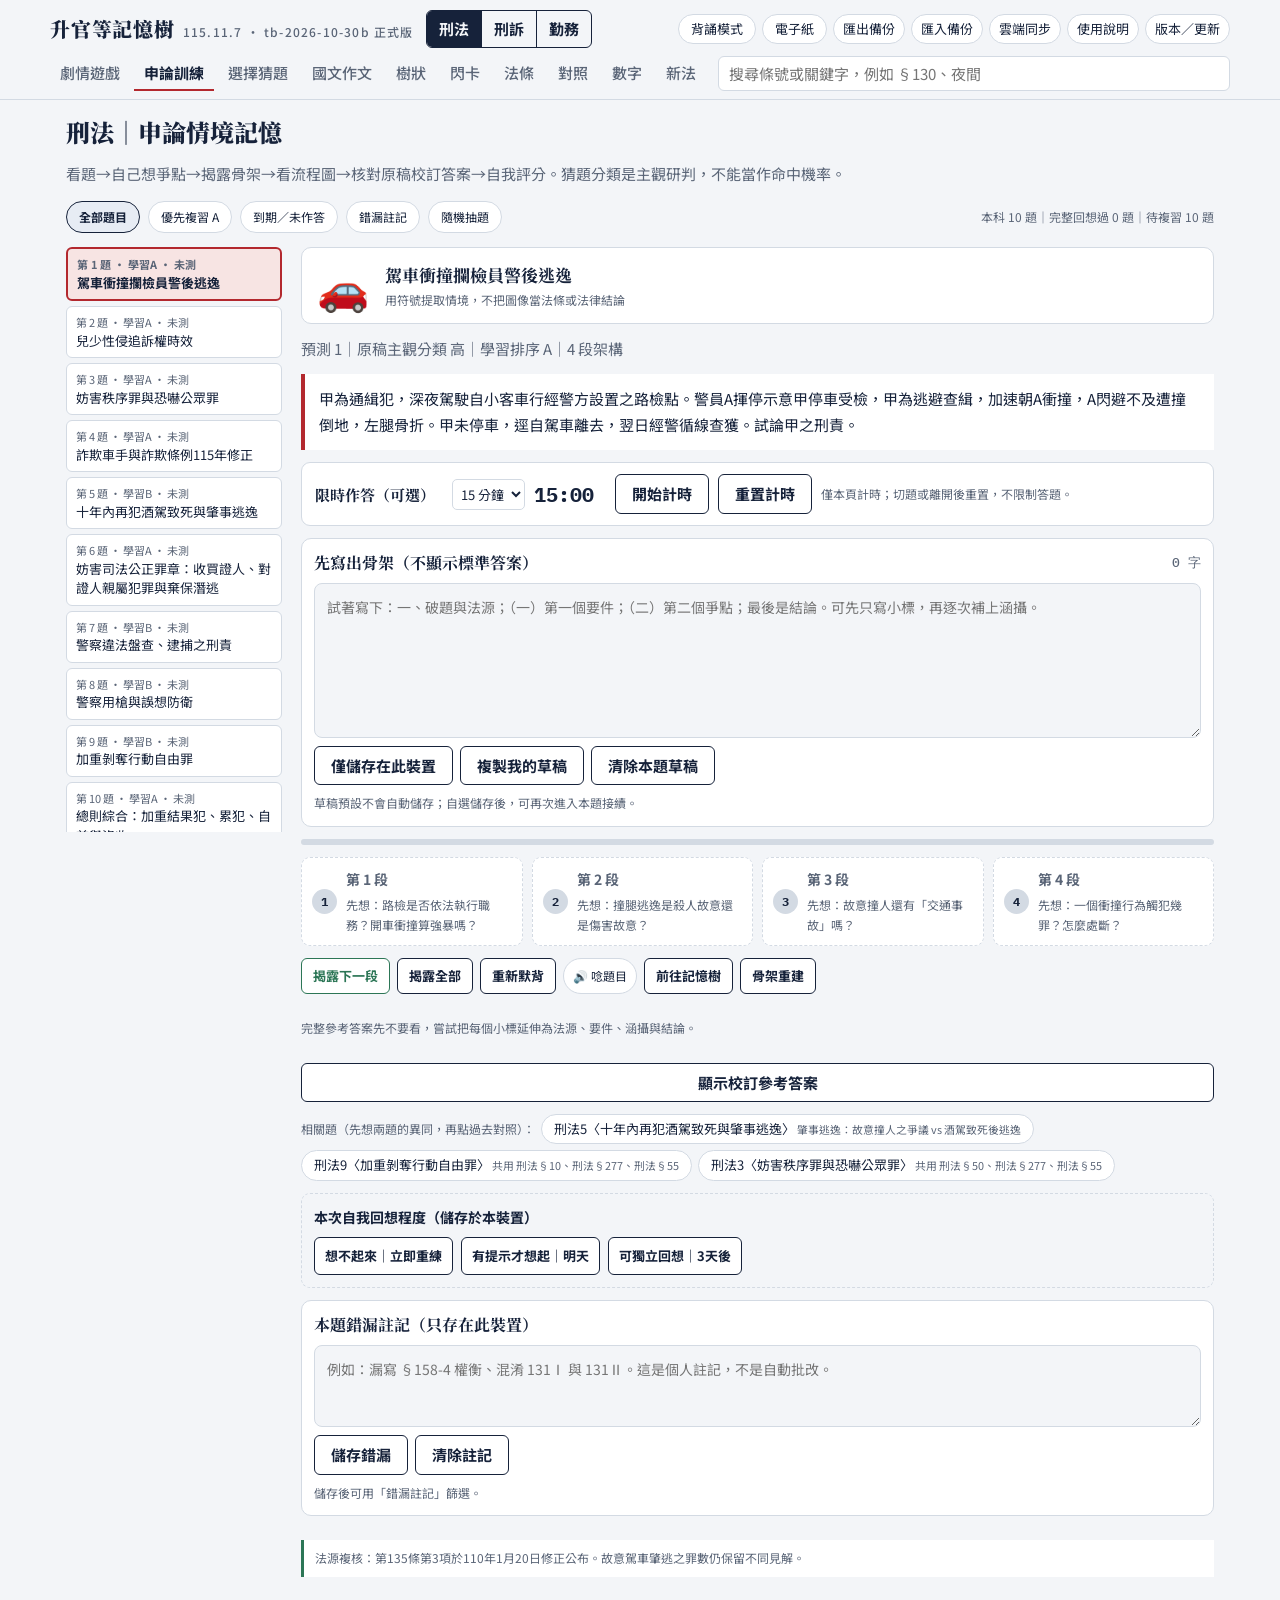
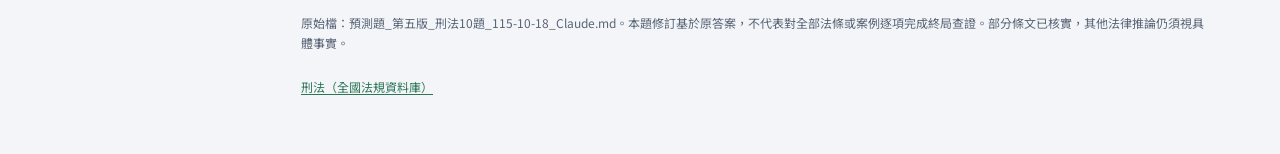
==== commit 232e3800: "30b 正式版：Google 雲端同步進度（自建 Apps Script） 工具列新增「雲端同步」：經使用者自行部署之 Apps Script 將備份資料存到自己的雲端硬碟；先下載合併再上傳，衝突自動" ====
--- a/index.html
+++ b/index.html
@@ -284,6 +284,7 @@
 .data-help h2{margin:0 0 8px;font:900 19px var(--f-display)}
 .data-help p,.data-help li{font-size:13px;line-height:1.8}
 .data-help::backdrop{background:#0009}
+.data-help label{display:block;font-size:13px;margin:8px 0}.data-help label input:not([type=checkbox]){display:block;width:100%;box-sizing:border-box;margin-top:4px;padding:6px;font:inherit}
 @media(max-width:670px){.data-tools .chip{font-size:12px;padding:2px 8px}.data-help{max-width:calc(100% - 24px)}}
 
 /* 20a：法條全文、朗讀、挖空回想 */
@@ -354,7 +355,7 @@
 <header class="bar">
   <div class="bar-in">
     <div class="top">
-      <h1 class="brand">升官等記憶樹<small>115.11.7 · tb-2026-10-30a 正式版</small></h1>
+      <h1 class="brand">升官等記憶樹<small>115.11.7 · tb-2026-10-30b 正式版</small></h1>
       <div class="seg" id="subj" role="group" aria-label="科目"></div>
       <div class="tools" id="top-tools">
         <button class="chip mobile-tools-toggle" id="mobile-tools" type="button" aria-expanded="false">工具 ▾</button>
@@ -363,6 +364,7 @@
         <div class="data-tools" role="group" aria-label="資料管理">
           <button class="chip" id="backup" title="備份熟練紀錄、申論草稿及錯漏註記">匯出備份</button>
           <button class="chip" id="restore" title="由已匯出的記憶樹 JSON 備份還原">匯入備份</button>
+          <button class="chip" id="sync" title="經自己的 Google Apps Script 同步進度到 Google 雲端硬碟">雲端同步</button>
           <button class="chip" id="help" title="離線、資料保護與測試說明">使用說明</button>
           <button class="chip" id="ver-btn" title="查看目前版本、強制更新">版本／更新</button>
           <input id="backup-file" type="file" accept=".json,application/json" hidden aria-label="選擇備份 JSON 檔案">
@@ -381,7 +383,7 @@
   <p>作答建議：先默寫→逐段揭露→核對完整答案→記下漏寫之處→評估回想程度。A/B/C 僅為複習優先順序，不是猜題命中機率。</p>
   <p><strong>備份：</strong>按「匯出備份」，會產生本機 JSON 檔，包含本裝置的熟練進度、申論草稿與錯漏註記；請自行保管，不要公開分享。</p>
   <p><strong>還原：</strong>按「匯入備份」選擇前述 JSON 檔；先經確認後合併本裝置的紀錄，<strong>同題衝突時以匯入檔案內容為準</strong>。匯入前請先匯出目前資料以防意外。</p>
-  <p><strong>隱私：</strong>備份與匯入在本機執行，不傳送到伺服器；未按「儲存」的默寫或錯漏，只暫留於目前開啟的頁面記憶體，重整後可能遺失。</p>
+  <p><strong>隱私：</strong>備份與匯入在本機執行，不傳送到伺服器；啟用「雲端同步」時，資料只送到你自己部署的 Apps Script 與你的 Google 雲端硬碟；未按「儲存」的默寫或錯漏，只暫留於目前開啟的頁面記憶體，重整後可能遺失。</p>
   <p><strong>離線：</strong>使用 HTTPS 的正式或測試網站首次開啟並讓資料載入後，才能檢驗離線功能。直接雙擊 HTML 檔不等於已安裝 PWA。</p>
   <p><strong>法條全文：</strong>綠色虛底線的條號可點開全文（只連結寫明法名者，例如「刑法第302條」「刑訴§230」）；「法條」分頁可依條號或關鍵字查詢、背誦模式遮住條文、連續朗讀。</p>
   <p><strong>朗讀：</strong>使用裝置內建語音（需中文語音包；離線可用與否依裝置）。底部控制列可暫停、上下段、調語速與「題答間停頓」，停頓時間就是自我回想時間。</p>
@@ -389,6 +391,15 @@
   <p><strong>選擇猜題：</strong>警察法規、行政法、憲法與法學緒論共250題原題＋250題變化題（使用者提供之回測模擬題庫第四版）。原題答錯：看詳解後下一題立即出變化題補強；補強答對標「已補強」，再錯標「弱點」並請你做歷屆真題。原題答對：變化題排在第3天，屆時答錯視同猜對。答對依1、3、7、14天複習；原題與變化題都連對2次為「已掌握」，間隔加倍。「命題分析與弱點」列出弱點考點前20名與各法規答對率。預測僅為統計推估，不代表真實命題。</p>
   <p><strong>國文作文：</strong>3篇範文（科技與人心、帶人之道、萬用格式）可逐段回想、挖空名言成語、朗讀與默寫；名言9句、成語17個做成閃卡；歷屆題套用表可練「根本／精進／結論」；完整講義原文照錄。範文不改寫，經驗段請換成自己的真實經驗。</p>
   <form method="dialog"><button class="btn">關閉</button></form>
+</dialog>
+<dialog class="data-help" id="sync-dialog" aria-labelledby="sync-title">
+  <h2 id="sync-title">Google 雲端同步</h2>
+  <p>進度存到你自己的 Google 雲端硬碟（經你部署的 Apps Script）。各裝置填入同一組網址與密碼即可同步；網址與密碼只存在本裝置，不會放進匯出的備份檔。同一題在兩台裝置都有新紀錄時，以較晚上傳者為準。</p>
+  <label>Apps Script 網址<input id="sync-url" type="url" placeholder="https://script.google.com/macros/s/…/exec" autocomplete="off"></label>
+  <label>同步密碼<input id="sync-key" type="password" autocomplete="off"></label>
+  <label class="sync-auto"><input id="sync-auto" type="checkbox"> 自動同步（開啟 App 時、每分鐘有變更時、切到背景時）</label>
+  <p class="essay-notice" id="sync-status"></p>
+  <div class="row"><button class="btn good" id="sync-now">儲存並立即同步</button><form method="dialog" style="margin-left:auto"><button class="btn">關閉</button></form></div>
 </dialog>
 <dialog class="data-help" id="ver-dialog" aria-labelledby="ver-title">
   <h2 id="ver-title">版本與更新</h2>
@@ -1170,9 +1181,9 @@
 $("#eink").onclick=()=>{S.eink=!S.eink;render()};
 let qt;$("#q").oninput=()=>{clearTimeout(qt);qt=setTimeout(render,200)};
 
-/* 完整的裝置資料備份/還原（不需要網路，也不連至第三方服務）。 */
+/* 完整的裝置資料備份/還原；雲端同步沿用同一份資料與合併規則。 */
 const BACKUP_FORMAT='promotion-memory-backup';
-const BACKUP_APP_VERSION='tb-2026-10-30a';
+const BACKUP_APP_VERSION='tb-2026-10-30b';
 const STORY_KEY='tb-vn-v2',OLD_STORY_KEY='tb-vn-v1';
 const isRecord=v=>v!==null&&typeof v==='object'&&!Array.isArray(v);
 const backupState=()=>({
@@ -1181,9 +1192,10 @@
   [ERROR_KEY]:JSON.parse(JSON.stringify(essayErrors)),
   [STORY_KEY]:(()=>{try{return JSON.parse(localStorage.getItem(STORY_KEY)||'null')}catch(e){return null}})()
 });
+const backupDoc=()=>({format:BACKUP_FORMAT,schema:1,appVersion:BACKUP_APP_VERSION,exportedAt:new Date().toISOString(),data:backupState()});
 $('#backup').onclick=()=>{
   try{
-    const data={format:BACKUP_FORMAT,schema:1,appVersion:BACKUP_APP_VERSION,exportedAt:new Date().toISOString(),data:backupState()};
+    const data=backupDoc();
     const blob=new Blob([JSON.stringify(data,null,2)],{type:'application/json;charset=utf-8'});
     const url=URL.createObjectURL(blob),a=document.createElement('a');a.href=url;
     a.download='升官等記憶樹備份_'+new Date().toISOString().slice(0,10)+'.json';
@@ -1195,7 +1207,12 @@
   const input=e.currentTarget,file=input.files?.[0];input.value='';if(!file)return;
   try{
     if(file.size>2*1024*1024)throw new Error('檔案超過 2 MB，請確認是本工具匯出的備份');
-    const parsed=JSON.parse(await file.text()),data=parsed?.data;
+    if(mergeBackup(JSON.parse(await file.text()),false))alert('匯入完成：已合併熟練、申論草稿及錯漏紀錄；若備份包含劇情進度，會保留其他章節並依題號合併。');
+  }catch(err){alert('匯入失敗，原本資料盡可能保留：'+err.message)}
+};
+// 合併備份：同一題衝突時以備份為準。quiet（雲端同步）：不詢問、不改目前畫面選擇、不清除尚未儲存的草稿。
+function mergeBackup(parsed,quiet){
+    const data=parsed?.data;
     if(parsed?.format!==BACKUP_FORMAT||parsed.schema!==1||!isRecord(data)||!isRecord(data['tb-v1'])||!isRecord(data[DRAFT_KEY])||!isRecord(data[ERROR_KEY]))
       throw new Error('格式或版本不符合記憶樹備份規格');
     const incoming=data['tb-v1'];
@@ -1218,13 +1235,13 @@
           throw new Error('劇情章節內容不符：'+id);
       }
     }
-    if(!confirm('確定匯入備份？將保留本機未衝突的題目紀錄；同一題若有衝突，以備份內容為準。\n建議先匯出本機資料留底。'))return;
+    if(!quiet&&!confirm('確定匯入備份？將保留本機未衝突的題目紀錄；同一題若有衝突，以備份內容為準。\n建議先匯出本機資料留底。'))return false;
     const keys=['tb-v1',DRAFT_KEY,ERROR_KEY,...(storyBackup!=null?[STORY_KEY]:[])],old=Object.fromEntries(keys.map(k=>[k,localStorage.getItem(k)]));
     const mergeKeys=['known','cards','essayKnown','essayRecall','essaySelf','ch','essayPick','mcq','comp','compDraft'];
     const nextS={...S};
     const scalarKeys=['subject','mode','recite','eink','onlyWeak','essayFilter','mcqSubj','mcqFilter','mcqTab','mcqShuffle','compTab','compPick','compCloze','compPaper'];
-    for(const k of scalarKeys)if(Object.hasOwn(incoming,k))nextS[k]=incoming[k];
-    for(const k of mergeKeys)nextS[k]={...(isRecord(S[k])?S[k]:{}),...(isRecord(incoming[k])?incoming[k]:{})};
+    if(!quiet)for(const k of scalarKeys)if(Object.hasOwn(incoming,k))nextS[k]=incoming[k];
+    for(const k of mergeKeys)if(!quiet||!['ch','essayPick'].includes(k))nextS[k]={...(isRecord(S[k])?S[k]:{}),...(isRecord(incoming[k])?incoming[k]:{})};
     if(!SUBJECTS.some(([id])=>id===nextS.subject))nextS.subject='criminal';
     if(!MODES.some(([id])=>id===nextS.mode))nextS.mode='essay';
     if(!['all','priority','review','errors'].includes(nextS.essayFilter))nextS.essayFilter='all';
@@ -1233,11 +1250,38 @@
     try{localStorage.setItem('tb-v1',JSON.stringify(nextS));localStorage.setItem(DRAFT_KEY,JSON.stringify(mergedDrafts));localStorage.setItem(ERROR_KEY,JSON.stringify(mergedErrors));if(storyBackup!=null){const currentStory=(()=>{try{return JSON.parse(localStorage.getItem(STORY_KEY)||'null')}catch(e){return null}})();const mergedStory={schema:2,chapters:{...(isRecord(currentStory?.chapters)?currentStory.chapters:{}),...storyBackup.chapters},lastChapterId:storyBackup.lastChapterId||currentStory?.lastChapterId||null};localStorage.setItem(STORY_KEY,JSON.stringify(mergedStory))}}
     catch(err){for(const k of keys){try{old[k]===null?localStorage.removeItem(k):localStorage.setItem(k,old[k])}catch(_){}}throw err}
     Object.assign(S,nextS);essayDrafts=mergedDrafts;essayErrors=mergedErrors;
+    if(quiet){if(!document.activeElement?.matches('textarea,input'))render();return true}
     for(const k of Object.keys(essayUnsaved))delete essayUnsaved[k];
     for(const k of Object.keys(essayErrorUnsaved))delete essayErrorUnsaved[k];
-    $('#q').value='';if(storyBackup!=null)window.vnForgetCurrentUI?.();render();alert('匯入完成：已合併熟練、申論草稿及錯漏紀錄；若備份包含劇情進度，會保留其他章節並依題號合併。');
-  }catch(err){alert('匯入失敗，原本資料盡可能保留：'+err.message)}
-};
+    $('#q').value='';if(storyBackup!=null)window.vnForgetCurrentUI?.();render();return true;
+}
+/* 30b Google 雲端同步：經使用者自行部署之 Apps Script，存到自己的雲端硬碟。網址與密碼只存本機，不進備份檔。
+   先下載合併（雲端有他機新進度時，同題以雲端為準）再上傳；上傳帶 base 版本，雲端已被他機更新則重來一次。 */
+const SYNC_KEY='tb-sync-v1';let SY={},syncing=null,lastSent='';
+try{const v=JSON.parse(localStorage.getItem(SYNC_KEY)||'{}');if(isRecord(v))SY=v}catch(e){}
+SY.device||=crypto.randomUUID?.()||String(Math.random()).slice(2);
+const saveSY=()=>{try{localStorage.setItem(SYNC_KEY,JSON.stringify(SY))}catch(e){}};
+const syncMsg=t=>{$('#sync-status').textContent=t};
+const gas=async body=>{const r=await fetch(SY.url,{method:'POST',body:JSON.stringify({...body,key:SY.key})});if(!r.ok)throw new Error('HTTP '+r.status);
+  const j=await r.json();if(!j.ok&&!j.conflict)throw new Error(j.error||'雲端回應錯誤');return j};
+function cloudSync(){
+  if(!SY.url||!SY.key||!navigator.onLine)return Promise.resolve();
+  return syncing||=(async()=>{
+    for(let i=0;i<2;i++){
+      const p=await gas({action:'pull'});
+      if(p.doc&&p.doc.savedAt!==SY.base)mergeBackup(p.doc.backup,true);
+      const body=backupDoc(),state=JSON.stringify(body.data);
+      const r=await gas({action:'push',base:p.doc?.savedAt||'',device:SY.device,backup:body});
+      if(r.conflict)continue;
+      SY.base=r.savedAt;SY.last=new Date().toLocaleString('zh-TW');saveSY();lastSent=state;syncMsg('上次同步：'+SY.last);return}
+    throw new Error('雲端資料持續被其他裝置更新，請稍後再試');
+  })().catch(e=>{syncMsg('同步失敗：'+e.message)}).finally(()=>{syncing=null})}
+$('#sync').onclick=()=>{$('#sync-url').value=SY.url||'';$('#sync-key').value=SY.key||'';$('#sync-auto').checked=!!SY.auto;syncMsg(SY.last?'上次同步：'+SY.last:'尚未同步');$('#sync-dialog').showModal()};
+$('#sync-now').onclick=()=>{const url=$('#sync-url').value.trim(),key=$('#sync-key').value;
+  if(!/^https:\/\/script\.google\.com\/macros\/s\/[\w-]+\/exec$/.test(url)||!key)return syncMsg('請填入 Apps Script 網址（…/exec）與同步密碼');
+  Object.assign(SY,{url,key,auto:$('#sync-auto').checked});saveSY();syncMsg('同步中…');cloudSync()};
+const autoSync=()=>{if(SY.auto&&!syncing&&JSON.stringify(backupState())!==lastSent)cloudSync()};
+setInterval(autoSync,60000);document.addEventListener('visibilitychange',()=>{if(document.visibilityState==='hidden')autoSync()});
 $('#help').onclick=()=>$('#help-dialog').showModal();
 // 版本／更新：頁面版本、離線快取版本、線上最新版本；強制更新只清本 App 快取，不動 localStorage。
 const CACHE_PREFIX='promotion-tb-';
@@ -1251,7 +1295,7 @@
     if('caches' in window)for(const k of await caches.keys())if(k.startsWith(CACHE_PREFIX))await caches.delete(k)}catch(e){}
   location.reload()};
 
-render();
+render();if(SY.auto)cloudSync();
 if('serviceWorker' in navigator&&(location.protocol==='https:'||location.hostname==='localhost'))navigator.serviceWorker.register('sw.js').catch(()=>{});
 </script>
 
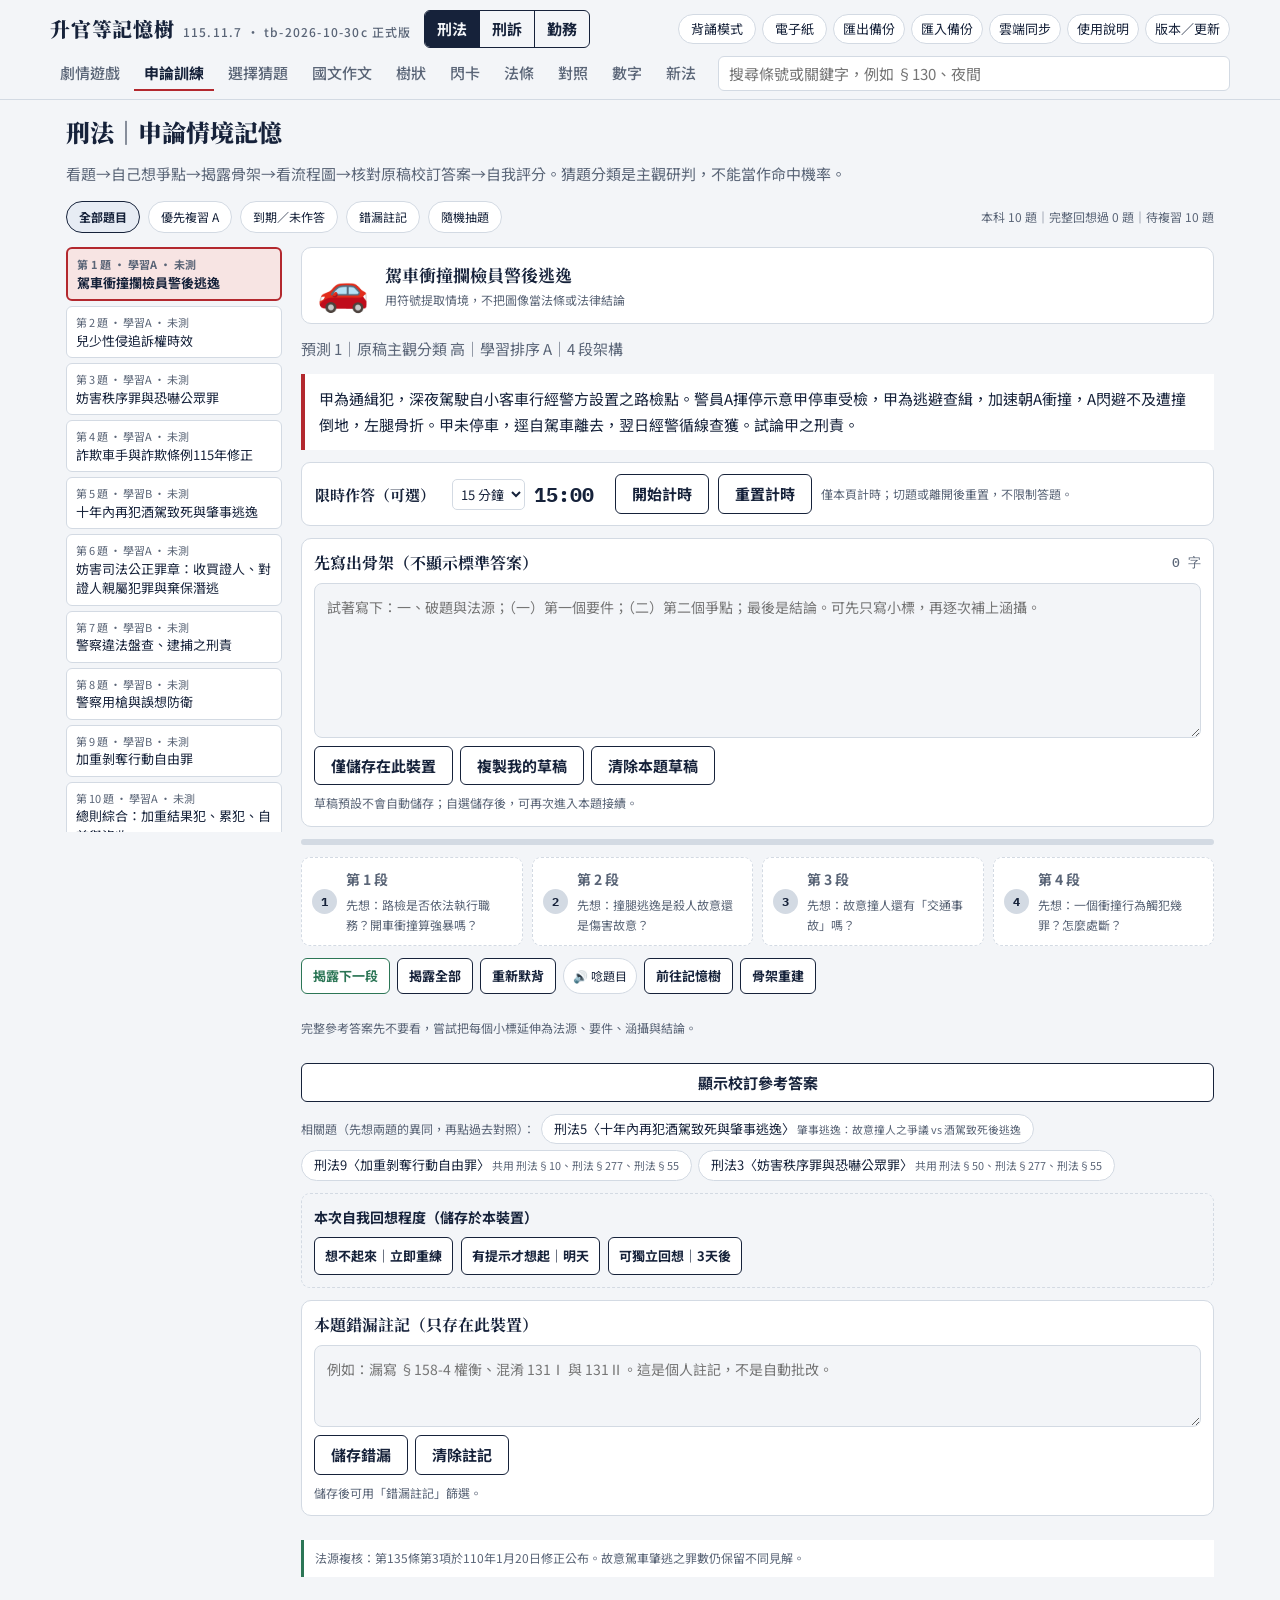
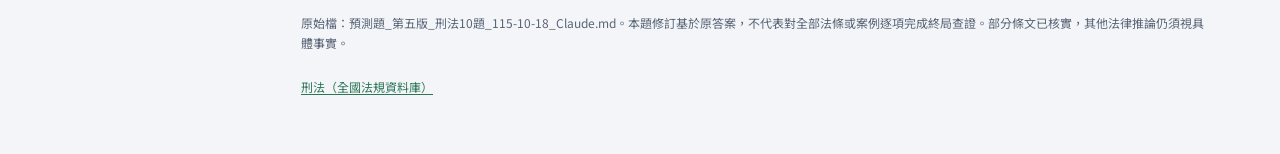
==== commit 531fcedd: "30c 正式版：雲端同步改為同題取較新 逐題記錄作答時間（S._t），雲端同步合併時同一題取時間較新者；舊紀錄無時間時選擇題取作答次數多者。按鈕改為「儲存設定並同步」，新增「只從雲端下載」。檔案匯入規" ====
--- a/index.html
+++ b/index.html
@@ -355,7 +355,7 @@
 <header class="bar">
   <div class="bar-in">
     <div class="top">
-      <h1 class="brand">升官等記憶樹<small>115.11.7 · tb-2026-10-30b 正式版</small></h1>
+      <h1 class="brand">升官等記憶樹<small>115.11.7 · tb-2026-10-30c 正式版</small></h1>
       <div class="seg" id="subj" role="group" aria-label="科目"></div>
       <div class="tools" id="top-tools">
         <button class="chip mobile-tools-toggle" id="mobile-tools" type="button" aria-expanded="false">工具 ▾</button>
@@ -394,12 +394,12 @@
 </dialog>
 <dialog class="data-help" id="sync-dialog" aria-labelledby="sync-title">
   <h2 id="sync-title">Google 雲端同步</h2>
-  <p>進度存到你自己的 Google 雲端硬碟（經你部署的 Apps Script）。各裝置填入同一組網址與密碼即可同步；網址與密碼只存在本裝置，不會放進匯出的備份檔。同一題在兩台裝置都有新紀錄時，以較晚上傳者為準。</p>
+  <p>進度存到你自己的 Google 雲端硬碟（經你部署的 Apps Script）。各裝置填入同一組網址與密碼即可同步；網址與密碼只存在本裝置，不會放進匯出的備份檔。同一題在兩台裝置都有新紀錄時，以作答時間較新者為準（舊紀錄沒有時間時，選擇題取作答次數多者）。「只從雲端下載」合併雲端進度但不上傳，適合新裝置第一次使用。</p>
   <label>Apps Script 網址<input id="sync-url" type="url" placeholder="https://script.google.com/macros/s/…/exec" autocomplete="off"></label>
   <label>同步密碼<input id="sync-key" type="password" autocomplete="off"></label>
   <label class="sync-auto"><input id="sync-auto" type="checkbox"> 自動同步（開啟 App 時、每分鐘有變更時、切到背景時）</label>
   <p class="essay-notice" id="sync-status"></p>
-  <div class="row"><button class="btn good" id="sync-now">儲存並立即同步</button><form method="dialog" style="margin-left:auto"><button class="btn">關閉</button></form></div>
+  <div class="row"><button class="btn good" id="sync-now">儲存設定並同步</button><button class="btn" id="sync-pull">只從雲端下載</button><form method="dialog" style="margin-left:auto"><button class="btn">關閉</button></form></div>
 </dialog>
 <dialog class="data-help" id="ver-dialog" aria-labelledby="ver-title">
   <h2 id="ver-title">版本與更新</h2>
@@ -431,7 +431,8 @@
 const esc=s=>String(s??"").replace(/[&<>"]/g,c=>({"&":"&amp;","<":"&lt;",">":"&gt;",'"':"&quot;"}[c]));
 let S={subject:"criminal",mode:"essay",ch:{},recite:false,eink:false,known:{},cards:{},onlyWeak:false};
 try{Object.assign(S,JSON.parse(localStorage.getItem("tb-v1")||"{}"))}catch(e){}
-const save=()=>{try{localStorage.setItem("tb-v1",JSON.stringify(S))}catch(e){}};
+const SHADOW={};  // 30c：各題內容快照，判斷哪些題目有變動（見 stampMap）
+const save=()=>{stampS();try{localStorage.setItem("tb-v1",JSON.stringify(S))}catch(e){}};
 // 申論題記憶路徑的進度獨立於原本的樹狀節點、閃卡熟練度。
 S.mcq ||= {}; S.comp ||= {}; S.compDraft ||= {}; S.essayPick ||= {}; S.essayKnown ||= {}; S.essayRecall ||= {}; S.essaySelf ||= {}; S.essayFilter ||= "all";
 const DRAFT_KEY='tb-essay-draft-v1';
@@ -439,7 +440,7 @@
 const ERROR_KEY='tb-essay-errors-v1';
 let essayErrors={};
 try{const e=JSON.parse(localStorage.getItem(ERROR_KEY)||'{}');if(e&&typeof e==='object'&&!Array.isArray(e))essayErrors=e}catch(e){}
-const saveErrors=()=>{try{localStorage.setItem(ERROR_KEY,JSON.stringify(essayErrors));return true}catch(e){return false}};
+const saveErrors=()=>{if(SHADOW.ready){stampMap('error',essayErrors,true);save()}try{localStorage.setItem(ERROR_KEY,JSON.stringify(essayErrors));return true}catch(e){return false}};
 let activeTimer=null;
 const stopEssayTimer=()=>{if(activeTimer!==null){clearInterval(activeTimer);activeTimer=null}};
 const clockText=seconds=>`${String(Math.floor(seconds/60)).padStart(2,'0')}:${String(seconds%60).padStart(2,'0')}`;
@@ -449,7 +450,14 @@
 const essayErrorUnsaved={};
 let essayDrafts={};
 try{const v=JSON.parse(localStorage.getItem(DRAFT_KEY)||'{}');if(v&&typeof v==='object'&&!Array.isArray(v))essayDrafts=v}catch(e){}
-const saveDrafts=()=>{try{localStorage.setItem(DRAFT_KEY,JSON.stringify(essayDrafts));return true}catch(e){return false}};
+const saveDrafts=()=>{if(SHADOW.ready){stampMap('draft',essayDrafts,true);save()}try{localStorage.setItem(DRAFT_KEY,JSON.stringify(essayDrafts));return true}catch(e){return false}};
+// 30c 逐題時間戳 S._t：存檔時比對各題內容，有變動者記下時間；雲端同步合併時同題取較新者。
+const STAMP_MAPS=['known','cards','essayKnown','essayRecall','essaySelf','mcq','comp','compDraft'];
+function stampMap(name,obj,mark){const t=(S._t||={})[name]||={},sh=SHADOW[name]||={};
+  for(const [k,v] of Object.entries(obj||{})){const j=JSON.stringify(v);if(sh[k]!==j){if(mark)t[k]=Date.now();sh[k]=j}}}
+function stampS(){if(SHADOW.ready)STAMP_MAPS.forEach(n=>stampMap(n,S[n],true))}
+function resetShadow(){for(const [n,o] of [...STAMP_MAPS.map(n=>[n,S[n]]),['draft',essayDrafts],['error',essayErrors]]){SHADOW[n]={};stampMap(n,o,false)}SHADOW.ready=true}
+resetShadow();
 const DATA={};
 let ESSAY_DATA;
 async function loadEssays(){
@@ -1183,7 +1191,7 @@
 
 /* 完整的裝置資料備份/還原；雲端同步沿用同一份資料與合併規則。 */
 const BACKUP_FORMAT='promotion-memory-backup';
-const BACKUP_APP_VERSION='tb-2026-10-30b';
+const BACKUP_APP_VERSION='tb-2026-10-30c';
 const STORY_KEY='tb-vn-v2',OLD_STORY_KEY='tb-vn-v1';
 const isRecord=v=>v!==null&&typeof v==='object'&&!Array.isArray(v);
 const backupState=()=>({
@@ -1241,15 +1249,22 @@
     const nextS={...S};
     const scalarKeys=['subject','mode','recite','eink','onlyWeak','essayFilter','mcqSubj','mcqFilter','mcqTab','mcqShuffle','compTab','compPick','compCloze','compPaper'];
     if(!quiet)for(const k of scalarKeys)if(Object.hasOwn(incoming,k))nextS[k]=incoming[k];
-    for(const k of mergeKeys)if(!quiet||!['ch','essayPick'].includes(k))nextS[k]={...(isRecord(S[k])?S[k]:{}),...(isRecord(incoming[k])?incoming[k]:{})};
+    const lt=isRecord(S._t)?S._t:{},it=isRecord(incoming._t)?incoming._t:{},T={...lt};
+    // 同題衝突：檔案匯入以備份為準（記為現在）；雲端同步取時間較新者，選擇題時間相同時取作答次數多者。
+    const pick=(name,loc,inc)=>{const out={...loc},a=isRecord(lt[name])?lt[name]:{},b=isRecord(it[name])?it[name]:{},t={...a};
+      for(const [k,v] of Object.entries(inc)){const ta=a[k]||0,tb=b[k]||0;
+        if(!quiet){out[k]=v;t[k]=Date.now()}
+        else if(!(k in loc)||tb>ta||(tb===ta&&(name!=='mcq'||(v?.n||0)>=(loc[k]?.n||0)))){out[k]=v;if(tb)t[k]=tb}}
+      T[name]=t;return out};
+    for(const k of mergeKeys)if(!quiet||!['ch','essayPick'].includes(k))nextS[k]=STAMP_MAPS.includes(k)?pick(k,isRecord(S[k])?S[k]:{},isRecord(incoming[k])?incoming[k]:{}):{...(isRecord(S[k])?S[k]:{}),...(isRecord(incoming[k])?incoming[k]:{})};
     if(!SUBJECTS.some(([id])=>id===nextS.subject))nextS.subject='criminal';
     if(!MODES.some(([id])=>id===nextS.mode))nextS.mode='essay';
     if(!['all','priority','review','errors'].includes(nextS.essayFilter))nextS.essayFilter='all';
     if(!['due','new','wrong','weak','all','var'].includes(nextS.mcqFilter))delete nextS.mcqFilter;if(!['practice','exam','analysis'].includes(nextS.mcqTab))delete nextS.mcqTab;
-    const mergedDrafts={...essayDrafts,...backupDrafts},mergedErrors={...essayErrors,...backupErrors};
-    try{localStorage.setItem('tb-v1',JSON.stringify(nextS));localStorage.setItem(DRAFT_KEY,JSON.stringify(mergedDrafts));localStorage.setItem(ERROR_KEY,JSON.stringify(mergedErrors));if(storyBackup!=null){const currentStory=(()=>{try{return JSON.parse(localStorage.getItem(STORY_KEY)||'null')}catch(e){return null}})();const mergedStory={schema:2,chapters:{...(isRecord(currentStory?.chapters)?currentStory.chapters:{}),...storyBackup.chapters},lastChapterId:storyBackup.lastChapterId||currentStory?.lastChapterId||null};localStorage.setItem(STORY_KEY,JSON.stringify(mergedStory))}}
+    const mergedDrafts=pick('draft',essayDrafts,backupDrafts),mergedErrors=pick('error',essayErrors,backupErrors);nextS._t=T;
+    try{localStorage.setItem('tb-v1',JSON.stringify(nextS));localStorage.setItem(DRAFT_KEY,JSON.stringify(mergedDrafts));localStorage.setItem(ERROR_KEY,JSON.stringify(mergedErrors));if(storyBackup!=null){const currentStory=(()=>{try{return JSON.parse(localStorage.getItem(STORY_KEY)||'null')}catch(e){return null}})();const cur=isRecord(currentStory?.chapters)?currentStory.chapters:{},mergedStory={schema:2,chapters:{...cur,...Object.fromEntries(Object.entries(storyBackup.chapters).filter(([id,c])=>!quiet||!cur[id]||String(c.updatedAt||'')>=String(cur[id].updatedAt||'')))},lastChapterId:storyBackup.lastChapterId||currentStory?.lastChapterId||null};localStorage.setItem(STORY_KEY,JSON.stringify(mergedStory))}}
     catch(err){for(const k of keys){try{old[k]===null?localStorage.removeItem(k):localStorage.setItem(k,old[k])}catch(_){}}throw err}
-    Object.assign(S,nextS);essayDrafts=mergedDrafts;essayErrors=mergedErrors;
+    Object.assign(S,nextS);essayDrafts=mergedDrafts;essayErrors=mergedErrors;resetShadow();
     if(quiet){if(!document.activeElement?.matches('textarea,input'))render();return true}
     for(const k of Object.keys(essayUnsaved))delete essayUnsaved[k];
     for(const k of Object.keys(essayErrorUnsaved))delete essayErrorUnsaved[k];
@@ -1264,12 +1279,13 @@
 const syncMsg=t=>{$('#sync-status').textContent=t};
 const gas=async body=>{const r=await fetch(SY.url,{method:'POST',body:JSON.stringify({...body,key:SY.key})});if(!r.ok)throw new Error('HTTP '+r.status);
   const j=await r.json();if(!j.ok&&!j.conflict)throw new Error(j.error||'雲端回應錯誤');return j};
-function cloudSync(){
+function cloudSync(pullOnly){
   if(!SY.url||!SY.key||!navigator.onLine)return Promise.resolve();
   return syncing||=(async()=>{
     for(let i=0;i<2;i++){
       const p=await gas({action:'pull'});
       if(p.doc&&p.doc.savedAt!==SY.base)mergeBackup(p.doc.backup,true);
+      if(pullOnly){SY.base=p.doc?.savedAt||SY.base;SY.last=new Date().toLocaleString('zh-TW');saveSY();syncMsg('已從雲端下載合併：'+SY.last);return}
       const body=backupDoc(),state=JSON.stringify(body.data);
       const r=await gas({action:'push',base:p.doc?.savedAt||'',device:SY.device,backup:body});
       if(r.conflict)continue;
@@ -1277,9 +1293,10 @@
     throw new Error('雲端資料持續被其他裝置更新，請稍後再試');
   })().catch(e=>{syncMsg('同步失敗：'+e.message)}).finally(()=>{syncing=null})}
 $('#sync').onclick=()=>{$('#sync-url').value=SY.url||'';$('#sync-key').value=SY.key||'';$('#sync-auto').checked=!!SY.auto;syncMsg(SY.last?'上次同步：'+SY.last:'尚未同步');$('#sync-dialog').showModal()};
-$('#sync-now').onclick=()=>{const url=$('#sync-url').value.trim(),key=$('#sync-key').value;
+const syncBtn=pullOnly=>()=>{const url=$('#sync-url').value.trim(),key=$('#sync-key').value;
   if(!/^https:\/\/script\.google\.com\/macros\/s\/[\w-]+\/exec$/.test(url)||!key)return syncMsg('請填入 Apps Script 網址（…/exec）與同步密碼');
-  Object.assign(SY,{url,key,auto:$('#sync-auto').checked});saveSY();syncMsg('同步中…');cloudSync()};
+  Object.assign(SY,{url,key,auto:$('#sync-auto').checked});saveSY();syncMsg('同步中…');cloudSync(pullOnly)};
+$('#sync-now').onclick=syncBtn(false);$('#sync-pull').onclick=syncBtn(true);
 const autoSync=()=>{if(SY.auto&&!syncing&&JSON.stringify(backupState())!==lastSent)cloudSync()};
 setInterval(autoSync,60000);document.addEventListener('visibilitychange',()=>{if(document.visibilityState==='hidden')autoSync()});
 $('#help').onclick=()=>$('#help-dialog').showModal();
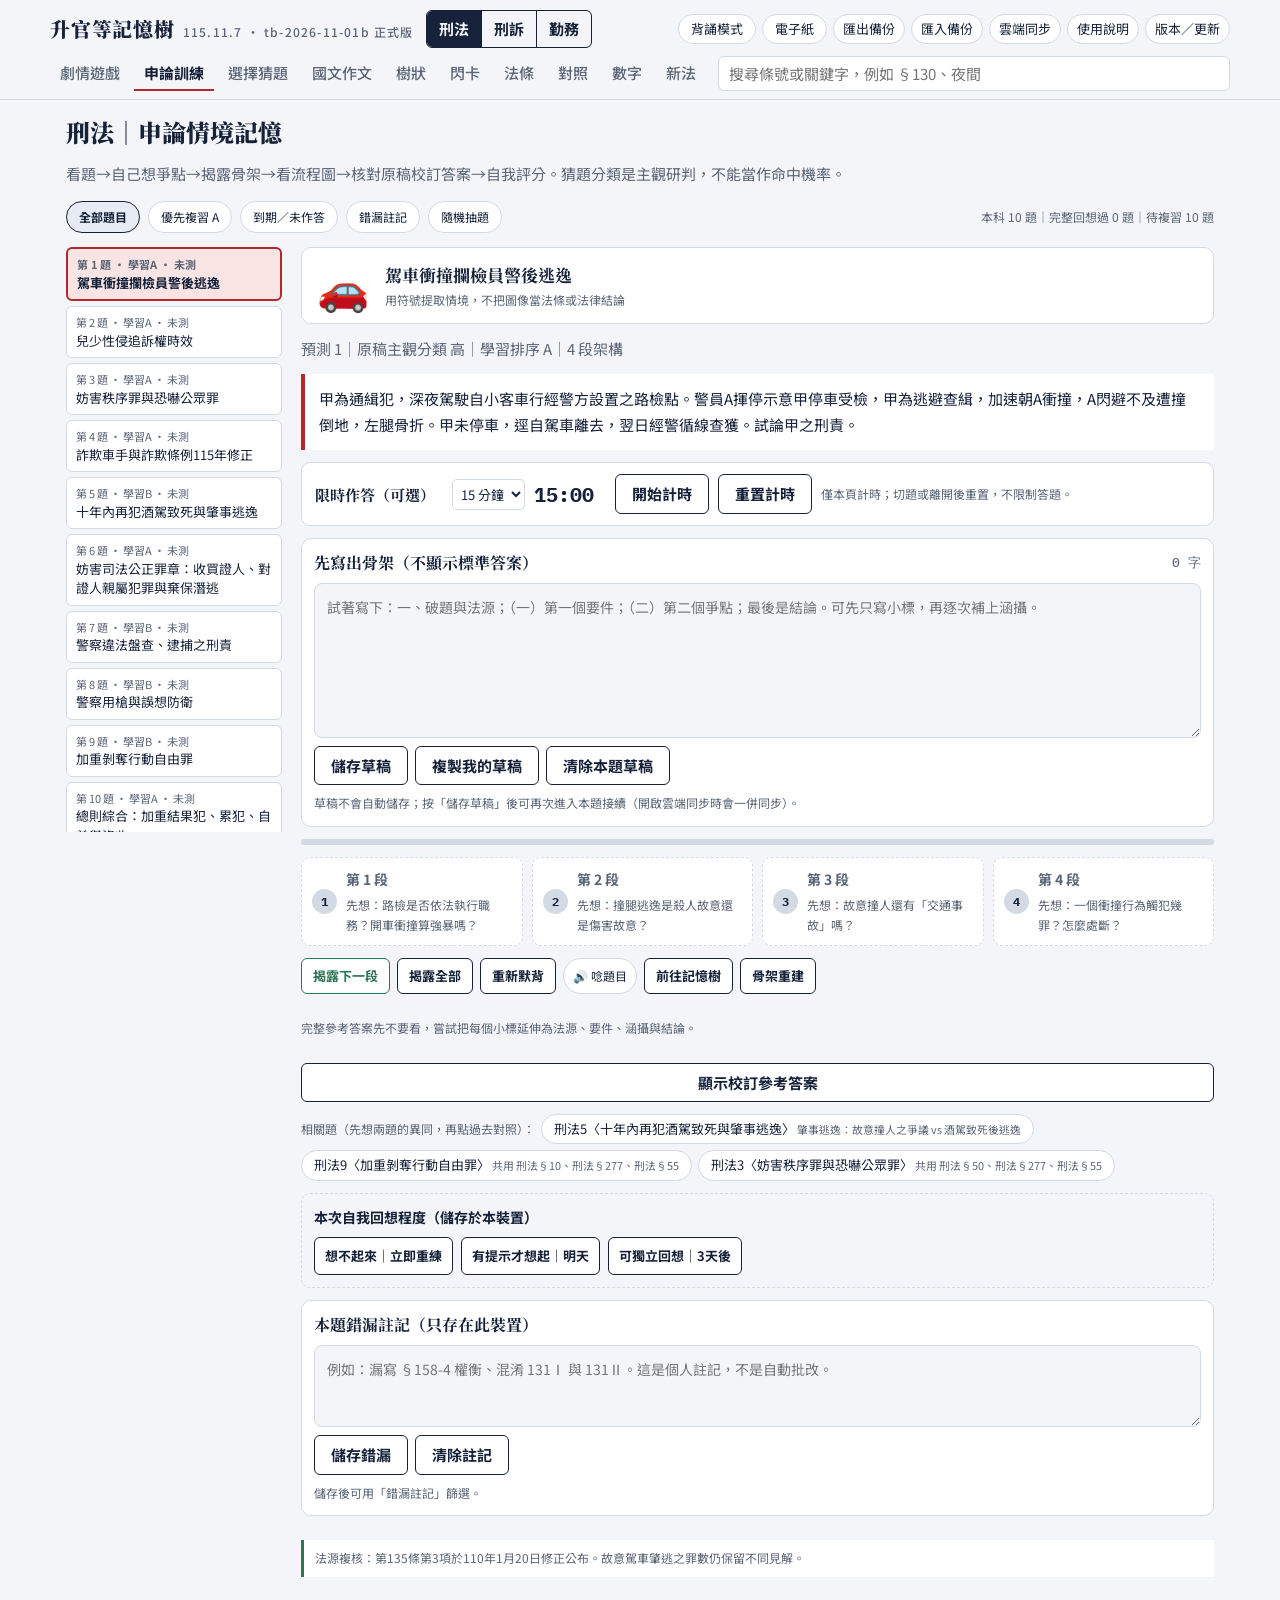
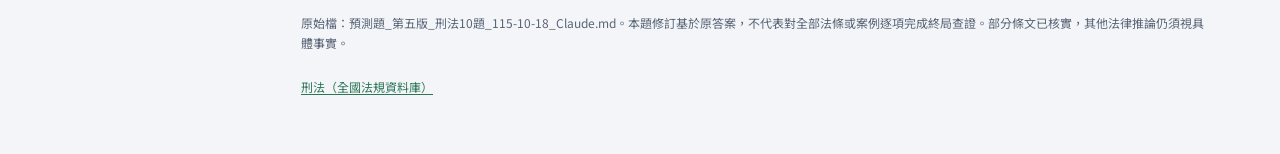
==== commit 9683db0d: "tb-2026-11-01b：三科遊戲模式、作文稿紙標點照順序、儲存安全與穩定性修補 - 新增勤務派遣台、刑法論證牌組、刑訴程序迷宮（取代是非快問；題目只取自既有劇情題庫） - 作文考卷檢視：標點照順" ====
--- a/index.html
+++ b/index.html
@@ -155,6 +155,7 @@
 .essay-action{display:flex;flex-wrap:wrap;gap:7px}
 .essay-action .btn{padding:6px 11px;font-size:13px}
 .essay-notice{font-size:12px;color:var(--muted)}
+.store-fail{position:fixed;left:12px;right:12px;bottom:12px;z-index:9999;background:#7a1f1f;color:#fff;padding:10px 14px;border-radius:10px;font-size:14px}
 .essay-notice strong{color:var(--seal)}
 @keyframes essay-pop{from{opacity:0;transform:translateY(8px)}to{opacity:1;transform:translateY(0)}}
 @media(max-width:670px){.essay-grid{grid-template-columns:minmax(0,1fr)}.essay-list{display:flex;overflow-x:auto;max-height:none;padding-bottom:5px}.essay-list button{min-width:170px;max-width:210px;flex:none}.essay-icon{font-size:34px}}
@@ -350,12 +351,13 @@
 </style>
 
 <link rel="stylesheet" href="story/vn.css">
+<link rel="stylesheet" href="story/games.css">
 </head>
 <body>
 <header class="bar">
   <div class="bar-in">
     <div class="top">
-      <h1 class="brand">升官等記憶樹<small>115.11.7 · tb-2026-10-30c 正式版</small></h1>
+      <h1 class="brand">升官等記憶樹<small>115.11.7 · tb-2026-11-01b 正式版</small></h1>
       <div class="seg" id="subj" role="group" aria-label="科目"></div>
       <div class="tools" id="top-tools">
         <button class="chip mobile-tools-toggle" id="mobile-tools" type="button" aria-expanded="false">工具 ▾</button>
@@ -424,6 +426,7 @@
 </div>
 
 <script src="story/vn.js"></script>
+<script src="story/games.js"></script>
 <script>
 const SUBJECTS=[["criminal","刑法"],["procedure","刑訴"],["duty","勤務"]];
 const MODES=[["vn","劇情遊戲"],["essay","申論訓練"],["mcq","選擇猜題"],["comp","國文作文"],["tree","樹狀"],["cards","閃卡"],["laws","法條"],["compare","對照"],["numbers","數字"],["updates","新法"]];
@@ -432,7 +435,10 @@
 let S={subject:"criminal",mode:"essay",ch:{},recite:false,eink:false,known:{},cards:{},onlyWeak:false};
 try{Object.assign(S,JSON.parse(localStorage.getItem("tb-v1")||"{}"))}catch(e){}
 const SHADOW={};  // 30c：各題內容快照，判斷哪些題目有變動（見 stampMap）
-const save=()=>{stampS();try{localStorage.setItem("tb-v1",JSON.stringify(S))}catch(e){}};
+// 11-01a：寫入失敗時回傳 false，並以非阻斷提示告知（每分鐘最多一次）
+let failAt=0;const storeFail=()=>{if(Date.now()-failAt<60000)return;failAt=Date.now();const t=el('div','store-fail');t.textContent='⚠ 瀏覽器拒絕儲存（空間不足或隱私模式），剛才的進度可能沒有保存；請匯出備份或複製文字留存。';document.body.append(t);setTimeout(()=>t.remove(),8000)};
+const shuffle=a=>{for(let i=a.length-1;i>0;i--){const k=Math.random()*(i+1)|0;[a[i],a[k]]=[a[k],a[i]]}return a};
+const save=()=>{stampS();try{localStorage.setItem("tb-v1",JSON.stringify(S));return true}catch(e){storeFail();return false}};
 // 申論題記憶路徑的進度獨立於原本的樹狀節點、閃卡熟練度。
 S.mcq ||= {}; S.comp ||= {}; S.compDraft ||= {}; S.essayPick ||= {}; S.essayKnown ||= {}; S.essayRecall ||= {}; S.essaySelf ||= {}; S.essayFilter ||= "all";
 const DRAFT_KEY='tb-essay-draft-v1';
@@ -440,7 +446,7 @@
 const ERROR_KEY='tb-essay-errors-v1';
 let essayErrors={};
 try{const e=JSON.parse(localStorage.getItem(ERROR_KEY)||'{}');if(e&&typeof e==='object'&&!Array.isArray(e))essayErrors=e}catch(e){}
-const saveErrors=()=>{if(SHADOW.ready){stampMap('error',essayErrors,true);save()}try{localStorage.setItem(ERROR_KEY,JSON.stringify(essayErrors));return true}catch(e){return false}};
+const saveErrors=()=>{if(SHADOW.ready){stampMap('error',essayErrors,true);save()}try{localStorage.setItem(ERROR_KEY,JSON.stringify(essayErrors));return true}catch(e){storeFail();return false}};
 let activeTimer=null;
 const stopEssayTimer=()=>{if(activeTimer!==null){clearInterval(activeTimer);activeTimer=null}};
 const clockText=seconds=>`${String(Math.floor(seconds/60)).padStart(2,'0')}:${String(seconds%60).padStart(2,'0')}`;
@@ -450,7 +456,7 @@
 const essayErrorUnsaved={};
 let essayDrafts={};
 try{const v=JSON.parse(localStorage.getItem(DRAFT_KEY)||'{}');if(v&&typeof v==='object'&&!Array.isArray(v))essayDrafts=v}catch(e){}
-const saveDrafts=()=>{if(SHADOW.ready){stampMap('draft',essayDrafts,true);save()}try{localStorage.setItem(DRAFT_KEY,JSON.stringify(essayDrafts));return true}catch(e){return false}};
+const saveDrafts=()=>{if(SHADOW.ready){stampMap('draft',essayDrafts,true);save()}try{localStorage.setItem(DRAFT_KEY,JSON.stringify(essayDrafts));return true}catch(e){storeFail();return false}};
 // 30c 逐題時間戳 S._t：存檔時比對各題內容，有變動者記下時間；雲端同步合併時同題取較新者。
 const STAMP_MAPS=['known','cards','essayKnown','essayRecall','essaySelf','mcq','comp','compDraft'];
 function stampMap(name,obj,mark){const t=(S._t||={})[name]||={},sh=SHADOW[name]||={};
@@ -809,15 +815,15 @@
     textarea.maxLength=5000;textarea.value=draftText;
     textarea.oninput=()=>{draftText=textarea.value;essayUnsaved[chosen.id]=draftText;counter.textContent=`${draftText.length} 字`};
     const composeBtns=el('div','actions');
-    const persist=el('button','btn','僅儲存在此裝置');
-    const draftStatus=el('span','essay-notice','草稿預設不會自動儲存；自選儲存後，可再次進入本題接續。');
+    const persist=el('button','btn','儲存草稿');
+    const draftStatus=el('span','essay-notice','草稿不會自動儲存；按「儲存草稿」後可再次進入本題接續（開啟雲端同步時會一併同步）。');
     persist.onclick=()=>{essayDrafts[chosen.id]=draftText.slice(0,5000);
-      draftStatus.textContent=saveDrafts()?'已儲存在本裝置瀏覽器（不會上傳）':'瀏覽器拒絕儲存；請先複製草稿備份';if(draftStatus.textContent.startsWith('已儲存'))delete essayUnsaved[chosen.id]};
+      draftStatus.textContent=saveDrafts()?(SY.auto?'已儲存（將隨雲端同步）':'已儲存在本裝置'):'瀏覽器拒絕儲存；請先複製草稿備份';if(draftStatus.textContent.startsWith('已儲存'))delete essayUnsaved[chosen.id]};
     const copy=el('button','btn','複製我的草稿');copy.onclick=()=>{
       if(navigator.clipboard?.writeText)navigator.clipboard.writeText(draftText).then(()=>{draftStatus.textContent='已複製草稿'},()=>{draftStatus.textContent='複製失敗，請手動選取文字'});
       else{textarea.focus();textarea.select();draftStatus.textContent='請使用裝置的複製功能'}
     };
-    const clear=el('button','btn','清除本題草稿');clear.onclick=()=>{delete essayUnsaved[chosen.id];draftText='';textarea.value='';counter.textContent='0 字';delete essayDrafts[chosen.id];saveDrafts();draftStatus.textContent='本題草稿已清除'};
+    const clear=el('button','btn','清除本題草稿');clear.onclick=()=>{delete essayUnsaved[chosen.id];draftText='';textarea.value='';counter.textContent='0 字';delete essayDrafts[chosen.id];draftStatus.textContent=saveDrafts()?'本題草稿已清除':'裝置拒絕寫入，重新整理後舊草稿可能仍在'};
     composeBtns.append(persist,copy,clear);compose.append(composeHead,textarea,composeBtns,draftStatus);
     const progress=el('div','essay-progress',`<i style="width:${(revealed/chosen.steps.length*100).toFixed(1)}%"></i>`);
     progress.setAttribute('role','progressbar');progress.setAttribute('aria-valuenow',revealed);progress.setAttribute('aria-valuemax',chosen.steps.length);
@@ -871,7 +877,7 @@
     errorField.oninput=()=>{errorText=errorField.value;essayErrorUnsaved[chosen.id]=errorText};
     const saveError=el('button','btn','儲存錯漏'),removeError=el('button','btn','清除註記'),errorStatus=el('span','essay-notice','儲存後可用「錯漏註記」篩選。');
     saveError.onclick=()=>{if(errorText.trim())essayErrors[chosen.id]=errorText.slice(0,1200);else delete essayErrors[chosen.id];errorStatus.textContent=saveErrors()?'已儲存錯漏註記':'裝置拒絕儲存，請自行備份';if(errorStatus.textContent.startsWith('已儲存'))delete essayErrorUnsaved[chosen.id]};
-    removeError.onclick=()=>{delete essayErrorUnsaved[chosen.id];errorText='';errorField.value='';delete essayErrors[chosen.id];saveErrors();errorStatus.textContent='已清除註記'};
+    removeError.onclick=()=>{delete essayErrorUnsaved[chosen.id];errorText='';errorField.value='';delete essayErrors[chosen.id];errorStatus.textContent=saveErrors()?'已清除註記':'裝置拒絕寫入，重新整理後舊註記可能仍在'};
     const errorActions=el('div','actions');errorActions.append(saveError,removeError);errorBox.append(errorTitle,errorField,errorActions,errorStatus);content.push(errorBox);
 
     if(record)content.push(el('p','essay-review',`上次評分：${g===2?'能完整回想':g===1?'需提示':'尚未想起'}。${due(chosen)?'目前需複習':'尚未到下一次複習日'}。複習間隔只是提醒策略，可隨時提前練習。`));
@@ -969,7 +975,7 @@
   let a=mcqItems().filter(x=>MCQ_F[f](x,S.mcq[x.id]));
   if(S.mcqLaw)a=a.filter(x=>x.refs.some(r=>r[0]===S.mcqLaw));
   if(term)a=a.filter(x=>[x.topic,x.q,...x.o,x.ex,x.src].some(t=>t.includes(term)));
-  if(f==='due')a.sort((p,q)=>S.mcq[p.id].due-S.mcq[q.id].due);else if(S.mcqShuffle)a.sort(()=>Math.random()-.5);
+  if(f==='due')a.sort((p,q)=>S.mcq[p.id].due-S.mcq[q.id].due);else if(S.mcqShuffle)shuffle(a);
   return {key:[mcqSubj(),f,S.mcqLaw,term,S.mcqShuffle].join('|'),ids:spread(a).map(x=>x.id),i:0,pick:{},ctx:{},res:{},ok:0,done:0}}
 function viewMCQ(){
   const m=$('#main');m.className='mcq';stopMcqTimer();
@@ -1034,7 +1040,7 @@
     const pick=el('div','essay-action');m.append(el('p','lead','模擬考：每個考點隨機抽原題或變化題其中一題，計時作答，交卷後才對答案；成績計入複習排程。時間以每題 72 秒計（50 題 60 分鐘）。'),pick);
     const grps=[...new Set(items.map(x=>x.grp))];
     [10,25,50].filter(n=>n<=grps.length).forEach(n=>{const b=el('button','btn good',`${n} 題｜${Math.round(n*1.2)} 分鐘`);b.onclick=()=>{
-      MX={s:mcqSubj(),ids:grps.sort(()=>Math.random()-.5).slice(0,n).map(g=>Math.random()<.5?g:g+'v'),ans:{},i:0,end:Date.now()+n*72000,done:false};viewMCQ()};pick.append(b)});return}
+      MX={s:mcqSubj(),ids:shuffle(grps).slice(0,n).map(g=>Math.random()<.5?g:g+'v'),ans:{},i:0,end:Date.now()+n*72000,done:false};viewMCQ()};pick.append(b)});return}
   const xs=MX.ids.map(mcqById);
   if(MX.done){const ok=xs.filter(x=>MX.ans[x.id]===x.a).length;
     m.append(el('p','mcq-score',`得分 ${Math.round(ok/xs.length*100)}｜答對 ${ok} / ${xs.length}`));
@@ -1100,15 +1106,12 @@
   ({essay:compEssay,cards:compCards,apply:compApply,doc:m=>m.append(el('div','comp-doc',mdHtml(COMP.md.slice(COMP.md.indexOf('## 一、')))))})[S.compTab||'essay'](m)}  // 講義略去開頭「給接手AI的說明」
 /* 國文試卷（依使用者提供之考選部樣張）：第1頁左側記分欄、首行為作答說明，13格×22行；第2頁起14格×23行。一字一格、標點佔一格、段首空兩格、題目置中；
    避頭尾：行首不放收尾標點（把上一行末字連同其後標點移到下一行，上一行末格留空）；行尾不放開引號（移到下一行）。只排已揭露的段落。 */
-const COMP_PAGES=[[13,22],[14,23]],COMP_CLOSE=/[，。、；：！？」』）]/,COMP_OPEN=/[「『（]/;
+const COMP_PAGES=[[13,22],[14,23]];
 function compSheet(e){const lines=[],dims=n=>COMP_PAGES[n<22?0:1],w=()=>dims(lines.length)[0];
   const title=[...e.title];lines.push([...Array(Math.max(0,Math.floor((w()-title.length)/2))).fill(null),...title.map(c=>({c}))]);
   e.paras.slice(0,compRev).forEach(([,t],pi)=>{let line=[null,null],hi=false;
     for(const part of t.split('**')){for(const c of part){
-      if(line.length>=w()){lines.push(line);line=[]}
-      if(!line.length&&COMP_CLOSE.test(c)&&lines.length){const prev=lines[lines.length-1];let k=prev.length;while(k>1&&prev[k-1]&&COMP_CLOSE.test(prev[k-1].c))k--;
-        if(prev[k-1])line=prev.splice(k-1)}
-      else if(COMP_OPEN.test(c)&&line.length===w()-1){lines.push(line);line=[]}
+      if(line.length>=w()){lines.push(line);line=[]}  // 標點照順序佔一格，不移字、不留空格
       line.push({c,hi,pi})}hi=!hi}
     lines.push(line)});
   const used=lines.reduce((n,l)=>n+l.filter(Boolean).length,0)-title.length;
@@ -1119,7 +1122,7 @@
     for(let r=0;r<rows;r++,i++){const l=lines[i]||[];for(let c=0;c<cols;c++){const x=l[c],d=el('div','gc'+(x?.hi?' hi':''),x?esc(x.c):'');
       if(x&&x.pi!==undefined&&!grid.querySelector(`[data-p="${x.pi}"]`))d.dataset.p=x.pi;grid.append(d)}}
     wrap.append(grid);pg.append(wrap);pages.push(pg)}
-  root.append(el('p','essay-notice',`考選部國文試卷樣張格式：一字一格、標點佔一格。本篇已揭露 ${used} 字（含標點），寫到第 ${pages.length} 頁${compRev<e.paras.length?'；按「揭露下一段」繼續排入':''}。`),...pages);return root}
+  root.append(el('p','essay-notice',`考選部國文試卷樣張格式：一字一格、標點佔一格，照順序書寫（標點可在行首）。本篇已揭露 ${used} 字（含標點），寫到第 ${pages.length} 頁${compRev<e.paras.length?'；按「揭露下一段」繼續排入':''}。`),...pages);return root}
 function compEssay(m){
   const e=COMP.essays.find(x=>x.id===S.compPick)||COMP.essays[0],keys=compKeys(e),pick=el('div','essay-toolbar');
   COMP.essays.forEach(x=>{const b=el('button','chip',esc(x.title));b.setAttribute('aria-pressed',x===e);b.onclick=()=>{S.compPick=x.id;compRev=0;save();viewComp()};pick.append(b)});
@@ -1160,28 +1163,30 @@
     b.onclick=()=>{d.lastChild.before(el('div','essay-review',`根本：${esc(r.root)}<br>精進：${esc(r.adv)}<br>結論：<b>${esc(r.end)}</b>`));
       b.replaceWith(...[['沒想到',false],['想到了',true]].map(([n,ok])=>Object.assign(el('button','btn'+(ok?' good':''),n),{onclick:e=>{compGrade(k,ok);e.target.parentNode.replaceChildren(el('span','essay-notice','已記錄'))}})))};
     const st=S.comp[k];d.append(el('span','essay-notice',st?(st.b?'上次：想到了':'上次：沒想到'):''),el('div','essay-action'));d.lastChild.append(b);m.append(d)})}
+let RT=0;  // 11-01a：快速切換時只讓最後一次 render 繪製畫面
 async function render(){
+  const tok=++RT;
   if(S.mode!=='vn'){document.body.classList.remove('vn-screen','vn-writing-mode','vn-keyboard')}
   ttsStop();stopMcqTimer();save();
-  if(S.mode==='mcq'){try{await loadMCQ()}catch(e){header();$('#main').replaceChildren(el('p','empty','選擇題資料載入失敗，請確認 data/mcq.json 已與頁面一起部署。'));return}}
+  if(S.mode==='mcq'){try{await loadMCQ();if(tok!==RT)return}catch(e){header();$('#main').replaceChildren(el('p','empty','選擇題資料載入失敗，請確認 data/mcq.json 已與頁面一起部署。'));return}}
   if(S.mode==='comp'){header();document.querySelector('.wrap').classList.remove('vn-layout');document.querySelector('.wrap').classList.add('essay-layout');stopEssayTimer();
-    try{await loadComp()}catch(e){$('#main').replaceChildren(el('p','empty','作文資料載入失敗，請確認 data/composition.json 已與頁面一起部署。'));return}return viewComp()}
+    try{await loadComp();if(tok!==RT)return}catch(e){$('#main').replaceChildren(el('p','empty','作文資料載入失敗，請確認 data/composition.json 已與頁面一起部署。'));return}return viewComp()}
   header();
   document.querySelector('.wrap').classList.toggle('essay-layout',(S.mode==='essay'||S.mode==='mcq')&&!$('#q').value.trim());
   document.querySelector('.wrap').classList.toggle('vn-layout',S.mode==='vn'&&!$('#q').value.trim());
-  let d;try{d=await load(S.subject)}catch(e){$("#main").replaceChildren(el("p","empty","這一科的資料沒有載入成功，請重新整理頁面。"));return}
+  let d;try{d=await load(S.subject);if(tok!==RT)return}catch(e){$("#main").replaceChildren(el("p","empty","這一科的資料沒有載入成功，請重新整理頁面。"));return}
   const c=toc(d),q=$("#q").value.trim();
-  if(q&&S.mode!=='mcq'){stopEssayTimer();try{await loadEssays()}catch(e){}return viewSearch(d,q)}
+  if(q&&S.mode!=='mcq'){stopEssayTimer();try{await loadEssays()}catch(e){}if(tok===RT)viewSearch(d,q);return}
   if(S.mode==='mcq'){stopEssayTimer();return viewMCQ()}  // 搜尋框在本模式篩選題目
   if(S.mode==='vn'){
-    try{return viewVN(d,await loadEssays())}
+    try{const all=await loadEssays();if(tok===RT)viewVN(d,all);return}
     catch(e){$('#main').replaceChildren(el('p','empty','劇情模式載入失敗：'+esc(e.message)));return}
   }
   if(S.mode==='essay'){
-    try{return viewEssay(d,await loadEssays())}
+    try{const all=await loadEssays();if(tok===RT)viewEssay(d,all);return}
     catch(e){$("#main").replaceChildren(el('p','empty','申論連結資料載入失敗，請確認 data/essay-memory.json 已與頁面一起部署。'));return}
   }
-  stopEssayTimer();({tree:()=>viewTree(d,c),cards:()=>viewCards(d),compare:()=>viewCompare(d),numbers:()=>viewNumbers(d),updates:()=>viewUpdates(d),laws:async()=>{try{await loadEssays()}catch(e){}viewLaws(d)}})[S.mode]();
+  stopEssayTimer();({tree:()=>viewTree(d,c),cards:()=>viewCards(d),compare:()=>viewCompare(d),numbers:()=>viewNumbers(d),updates:()=>viewUpdates(d),laws:async()=>{try{await loadEssays()}catch(e){}if(tok===RT)viewLaws(d)}})[S.mode]();
 }
 $("#mode-select").onchange=e=>{S.mode=e.currentTarget.value;$("#q").value='';render()};
 $("#mobile-tools").onclick=()=>{const t=$("#top-tools");const open=t.classList.toggle('tools-open');$("#mobile-tools").setAttribute('aria-expanded',String(open))};
@@ -1191,7 +1196,7 @@
 
 /* 完整的裝置資料備份/還原；雲端同步沿用同一份資料與合併規則。 */
 const BACKUP_FORMAT='promotion-memory-backup';
-const BACKUP_APP_VERSION='tb-2026-10-30c';
+const BACKUP_APP_VERSION='tb-2026-11-01b';
 const STORY_KEY='tb-vn-v2',OLD_STORY_KEY='tb-vn-v1';
 const isRecord=v=>v!==null&&typeof v==='object'&&!Array.isArray(v);
 const backupState=()=>({
@@ -1202,6 +1207,8 @@
 });
 const backupDoc=()=>({format:BACKUP_FORMAT,schema:1,appVersion:BACKUP_APP_VERSION,exportedAt:new Date().toISOString(),data:backupState()});
 $('#backup').onclick=()=>{
+  const n=Object.keys(essayUnsaved).length+Object.keys(essayErrorUnsaved).length;
+  if(n&&!confirm(`有 ${n} 題申論草稿或錯漏註記尚未按儲存，不會包含在備份中。仍要匯出？`))return;
   try{
     const data=backupDoc();
     const blob=new Blob([JSON.stringify(data,null,2)],{type:'application/json;charset=utf-8'});
@@ -1237,7 +1244,6 @@
     if(storyBackup!=null){
       if(!isRecord(storyBackup)||storyBackup.schema!==2||!isRecord(storyBackup.chapters)||JSON.stringify(storyBackup).length>900000)
         throw new Error('劇情紀錄格式或容量異常');
-      if(Object.keys(storyBackup.chapters).length>35)throw new Error('劇情章節數不符');
       for(const [id,entry] of Object.entries(storyBackup.chapters)){
         if(!/^vn-(duty|criminal|procedure)-\d{2}$/.test(id)||!isRecord(entry)||entry.chapterId!==id||!isRecord(entry.answers))
           throw new Error('劇情章節內容不符：'+id);
@@ -1305,10 +1311,11 @@
 $('#ver-btn').onclick=async()=>{const info=$('#ver-info');$('#ver-dialog').showModal();info.textContent='讀取中…';
   const cached=('caches' in window)?(await caches.keys()).filter(k=>k.startsWith(CACHE_PREFIX)).map(k=>k.slice(10)):[];
   let online='無法連線（離線中）';try{const t=await(await fetch('sw.js',{cache:'no-store'})).text();online=t.match(/const V = '([^']+)'/)?.[1]||'無法辨識'}catch(e){}
-  const same=cached.length===1&&cached[0]===BACKUP_APP_VERSION,newer=/^tb-/.test(online)&&online!==BACKUP_APP_VERSION;
-  info.innerHTML=`目前頁面版本：<b>${esc(BACKUP_APP_VERSION)}</b><br>離線快取版本：${esc(cached.join('、')||'尚未建立')}<br>線上最新版本：${esc(online)}<br>${newer?'⚠ 線上有新版本，請按「強制更新」。':same?'✓ 頁面、快取與線上版本一致。':'快取與頁面版本不一致，建議按「強制更新」。'}`};
+  const vk=v=>{const m=/^tb-(\d{4}-\d{2}-\d{2})([a-z]+)$/.exec(v);return m?m[1]+m[2].length+m[2]:''},on=vk(online),me=vk(BACKUP_APP_VERSION);
+  const same=cached.length===1&&cached[0]===BACKUP_APP_VERSION&&on===me,newer=on>me;
+  info.innerHTML=`目前頁面版本：<b>${esc(BACKUP_APP_VERSION)}</b><br>離線快取版本：${esc(cached.join('、')||'尚未建立')}<br>線上最新版本：${esc(online)}<br>${newer?'⚠ 線上有新版本，請按「強制更新」。':!on?'無法確認線上版本。':on<me?'線上版本較舊（可能是伺服器快取尚未更新），不需更新。':same?'✓ 頁面、快取與線上版本一致。':'快取與頁面版本不一致，建議按「強制更新」。'}`};
 $('#ver-force').onclick=async()=>{$('#ver-info').textContent='更新中…';
-  try{if('serviceWorker' in navigator)for(const r of await navigator.serviceWorker.getRegistrations())await r.unregister();
+  try{if('serviceWorker' in navigator){const scope=new URL('./',location.href).href;for(const r of await navigator.serviceWorker.getRegistrations())if(r.scope===scope)await r.unregister()}
     if('caches' in window)for(const k of await caches.keys())if(k.startsWith(CACHE_PREFIX))await caches.delete(k)}catch(e){}
   location.reload()};
 
--- a/story/games.css
+++ b/story/games.css
@@ -0,0 +1,107 @@
+/* 三科遊戲模式；圖片缺檔時以漸層顯示，素材規格見 docs「遊戲美術需求」。 */
+.lg{--bg:#0a1220;--panel:#121d30;--line:#2c3e5c;--ink:#eef3fb;--mute:#9fb0c8;--gold:#e9c88a;--ok:#3ecf8e;--bad:#ef6464;--hot:#ffb347;
+ width:100vw;max-width:100vw;height:100dvh;max-height:100dvh;margin:0;padding:0;border:0;color:var(--ink);background:var(--bg);
+ font:15px/1.6 "Noto Sans TC","Microsoft JhengHei",sans-serif;display:flex;flex-direction:column;overflow:hidden}
+.lg::backdrop{background:#000c}
+.lg[open]{display:flex}
+.lg *{box-sizing:border-box}
+.lg button{font:inherit;color:inherit;cursor:pointer}
+.lg button:focus-visible{outline:3px solid var(--gold);outline-offset:2px}
+.lg-dispatch{background:url(../assets/game/dispatch_bg.webp) center/cover,radial-gradient(circle at 30% 20%,#17324f,#0a1220 70%)}
+.lg-cards{background:url(../assets/game/cards_bg.webp) center/cover,radial-gradient(circle at 50% 40%,#1d4a3a,#0b1d18 75%)}
+.lg-maze{background:url(../assets/game/maze_bg.webp) center/cover,radial-gradient(circle at 50% 10%,#3a2c4f,#120d1d 75%)}
+.lg-top{display:flex;gap:10px;align-items:center;padding:10px 14px;background:#0008;border-bottom:1px solid var(--line);flex-wrap:wrap;backdrop-filter:blur(6px)}
+.lg-name{display:flex;flex-direction:column;line-height:1.2;margin-right:auto}
+.lg-name b{font-size:18px;letter-spacing:.08em;color:var(--gold)}
+.lg-name small{color:var(--mute);font-size:12px}
+.lg-hud{display:flex;gap:6px;flex-wrap:wrap}
+.lg-stat{display:flex;flex-direction:column;align-items:center;min-width:64px;padding:3px 9px;border:1px solid var(--line);border-radius:8px;background:#0b1626cc}
+.lg-stat i{font-style:normal;font-size:11px;color:var(--mute)}
+.lg-stat b{font-size:15px;color:var(--gold);white-space:nowrap}
+.lg-body{display:block;min-width:0;flex:1;overflow:auto;padding:14px;-webkit-overflow-scrolling:touch}
+.lg-btn{border:1px solid var(--line);background:#1a2840;border-radius:10px;padding:9px 16px;font-weight:700}
+.lg-btn.primary{background:linear-gradient(180deg,#f1d39b,#c99a4f);color:#1a1205;border-color:#f1d39b}
+.lg-btn.ghost{background:transparent}
+.lg-mini{border:1px solid var(--line);background:#16233a;border-radius:7px;padding:3px 9px;font-size:13px;margin:3px 4px 0 0}
+.lg-tag{margin:0 0 4px;color:var(--gold);font-weight:700;font-size:13px;letter-spacing:.04em}
+.lg-q{margin:0 0 12px;font-size:17px;font-weight:700}
+.lg-msg{min-height:1.6em;color:var(--hot);margin:8px 0}
+.lg-note{color:var(--mute);font-size:12px}
+.lg-verdict{border-radius:12px;padding:12px 14px;margin:0 0 12px;background:#0d1828ee;border:1px solid var(--line)}
+.lg-verdict.ok{border-color:var(--ok)}.lg-verdict.bad{border-color:var(--bad)}
+.lg-verdict p{margin:0 0 6px}
+.lg-v-hd{font-size:18px;font-weight:900}
+.lg-verdict.ok .lg-v-hd{color:var(--ok)}.lg-verdict.bad .lg-v-hd{color:var(--bad)}
+.lg-verdict summary{cursor:pointer;color:var(--gold);margin:4px 0}
+.lg-chain{color:var(--gold)}
+.lg-end{text-align:center;padding:10px 0}
+.lg-end h3{font-size:22px;margin:4px 0;color:var(--gold)}
+.lg-debrief{max-width:860px;margin:auto}
+.lg-log{border:1px solid var(--line);border-radius:10px;margin:8px 0;padding:6px 12px;background:#0d1828dd}
+.lg-log summary{cursor:pointer;font-weight:700}
+.lg-log.ok summary{color:var(--ok)}.lg-log.bad summary{color:var(--bad)}
+/* 派遣台 */
+.lg-dispatch .lg-body{background:#0006}
+.lg-dwrap{display:grid;grid-template-columns:minmax(220px,300px) minmax(180px,240px) 1fr;gap:14px;align-items:start}
+.lg-map{display:grid;grid-template-columns:repeat(3,1fr);gap:6px;aspect-ratio:1;padding:8px;border:1px solid var(--line);border-radius:14px;
+ background:url(../assets/game/dispatch_map.webp) center/cover,linear-gradient(135deg,#13253d,#0c1828)}
+.lg-zone{display:flex;flex-direction:column;align-items:center;justify-content:center;border:1px solid #ffffff22;border-radius:10px;background:#0b1626aa;padding:4px;min-height:0}
+.lg-zone b{font-size:14px}.lg-zone small{font-size:11px;color:var(--mute)}
+.lg-zone.hq{background:#1c2c48cc;border-color:var(--gold)}
+.lg-zone.alert{background:#5a1d1dcc;border-color:var(--bad);animation:lgPulse 1s infinite alternate}
+.lg-zone.alert small{color:#fff}
+.lg-zone.safe{background:#123c2ccc;border-color:var(--ok)}.lg-zone.fail{background:#3d2a12cc;border-color:var(--hot)}
+@keyframes lgPulse{to{box-shadow:0 0 0 4px #ef646455}}
+.lg-side h4{margin:0 0 6px;color:var(--mute);font-size:13px}
+.lg-call{display:grid;grid-template-columns:1fr auto;gap:2px 8px;width:100%;text-align:left;border:1px solid var(--line);border-radius:10px;background:#101b2ddd;padding:8px 10px;margin-bottom:6px}
+.lg-call b{font-size:13px}.lg-call span{grid-column:1;font-size:12px;color:var(--mute)}
+.lg-call i{grid-row:1/3;grid-column:2;align-self:center;font-style:normal;font-weight:900;color:var(--hot);font-size:18px}
+.lg-call.on{border-color:var(--gold);background:#1e2c46}
+.lg-desk{border:1px solid var(--line);border-radius:14px;padding:14px;background:#0d1828e6;min-height:200px}
+.lg-units{display:grid;gap:8px}
+.lg-unit{text-align:left;border:1px solid #3b5277;border-left:5px solid var(--gold);border-radius:10px;background:#15233b;padding:10px 12px}
+.lg-unit:hover{background:#1d3150}
+/* 論證牌組 */
+.lg-casehd{margin:0;color:var(--gold);text-align:center}
+.lg-case{margin:4px auto 10px;max-width:760px;color:var(--mute);text-align:center;font-size:13px}
+.lg-slots{display:grid;grid-template-columns:repeat(auto-fit,minmax(170px,1fr));gap:8px;max-width:1000px;margin:auto}
+.lg-slot{border:2px dashed #ffffff33;border-radius:12px;padding:8px 10px;background:#0006;min-height:96px;font-size:13px}
+.lg-slot b{display:block;color:var(--mute);font-size:12px}.lg-slot p{margin:4px 0 0}
+.lg-slot small{display:block;margin-top:4px;color:var(--gold)}
+.lg-slot.now{border:2px solid var(--gold);background:#2a210f99}
+.lg-slot.done{border:2px solid var(--ok);background:#0f2e2299}
+.lg-cards .lg-msg{text-align:center}
+.lg-acts{display:flex;gap:10px;justify-content:center;margin:6px 0 12px}
+.lg-hand{display:flex;flex-wrap:wrap;gap:10px;justify-content:center;max-width:1100px;margin:auto;padding-bottom:20px}
+.lg .lg-card{width:min(200px,44vw);min-height:150px;text-align:left;font-size:13px;line-height:1.5;padding:12px 11px;border-radius:12px;color:#1b1407;
+ border:2px solid #b8924e;background:url(../assets/game/card_face.webp) center/cover,linear-gradient(170deg,#fbf3df,#ecdcb6);box-shadow:0 6px 14px #0007;transition:transform .15s}
+.lg .lg-card.pick{transform:translateY(-12px);border-color:#ff9f1c;box-shadow:0 0 0 3px #ff9f1c88,0 10px 20px #000a}
+.lg-jokers{display:flex;gap:12px;justify-content:center;flex-wrap:wrap}
+.lg-joker{width:180px;min-height:130px;border-radius:12px;border:2px solid #9b7bd6;background:url(../assets/game/joker.webp) center/cover,linear-gradient(160deg,#3b2a63,#1b1233);display:flex;flex-direction:column;gap:6px;padding:12px;text-align:left}
+.lg-joker b{color:var(--gold)}.lg-joker span{font-size:13px}
+/* 程序迷宮 */
+.lg-mazewrap{display:grid;grid-template-columns:minmax(200px,260px) 1fr;gap:16px;align-items:start}
+.lg-grid{display:grid;grid-template-columns:repeat(3,1fr);gap:4px;padding:8px;border:1px solid var(--line);border-radius:12px;background:#0008}
+.lg-tile{aspect-ratio:1;border-radius:6px;border:1px solid #ffffff14;background:#ffffff08;display:flex;align-items:center;justify-content:center;text-align:center;font-size:11px;line-height:1.25;padding:3px;overflow:hidden}
+.lg-tile.ok{background:url(../assets/game/room_ok.webp) center/cover,linear-gradient(160deg,#25466f,#162a45);border-color:#6fa3e0}
+.lg-tile.flaw{background:url(../assets/game/room_flaw.webp) center/cover,linear-gradient(160deg,#6b2020,#3a1010);border-color:var(--bad)}
+.lg-tile.start{background:#1d2b44;border-color:var(--mute)}
+.lg-tile.court{background:url(../assets/game/room_court.webp) center/cover,linear-gradient(160deg,#7a5b22,#3e2d0e);border-color:var(--gold);font-weight:900}
+.lg-tile.here{outline:2px solid var(--gold);animation:lgPulse 1s infinite alternate}
+.lg-room{border:1px solid var(--line);border-radius:14px;padding:14px;background:#120d1dd9}
+.lg-doors{display:grid;grid-template-columns:repeat(3,1fr);gap:10px}
+.lg-door{min-height:220px;display:flex;align-items:flex-end;text-align:left;font-size:13px;line-height:1.5;padding:58px 10px 12px;border-radius:70px 70px 10px 10px;
+ border:2px solid #8e6f3c;background:url(../assets/game/door.webp) center/cover,linear-gradient(180deg,#4a3420,#24170c);box-shadow:inset 0 0 0 4px #00000055}
+.lg-door:hover{border-color:var(--gold)}
+@media (max-width:820px){
+ .lg-dwrap,.lg-mazewrap{grid-template-columns:1fr}
+ .lg-desk,.lg-room{order:-1}
+ .lg-map{max-width:250px;margin:auto;width:100%}
+ .lg-grid{max-width:190px;margin:auto;width:100%}
+ .lg-doors{grid-template-columns:1fr}.lg-door{min-height:0;border-radius:40px 40px 10px 10px;padding-top:30px}
+ .lg-stat{min-width:54px;padding:2px 6px}
+}
+:root[data-eink] .lg,:root[data-eink] .lg *{animation:none!important;transition:none!important;box-shadow:none!important;backdrop-filter:none!important}
+:root[data-eink] .lg{--bg:#fff;--panel:#fff;--line:#000;--ink:#000;--mute:#222;--gold:#000;--ok:#000;--bad:#000;--hot:#000;background:#fff!important}
+:root[data-eink] .lg .lg-body,:root[data-eink] .lg [class^="lg-"]:not(.lg-name):not(.lg-hud){background:#fff!important;color:#000!important;border-color:#000!important}
+:root[data-eink] .lg .pick,:root[data-eink] .lg .now,:root[data-eink] .lg .here,:root[data-eink] .lg .alert{border-width:3px!important;outline:2px solid #000}
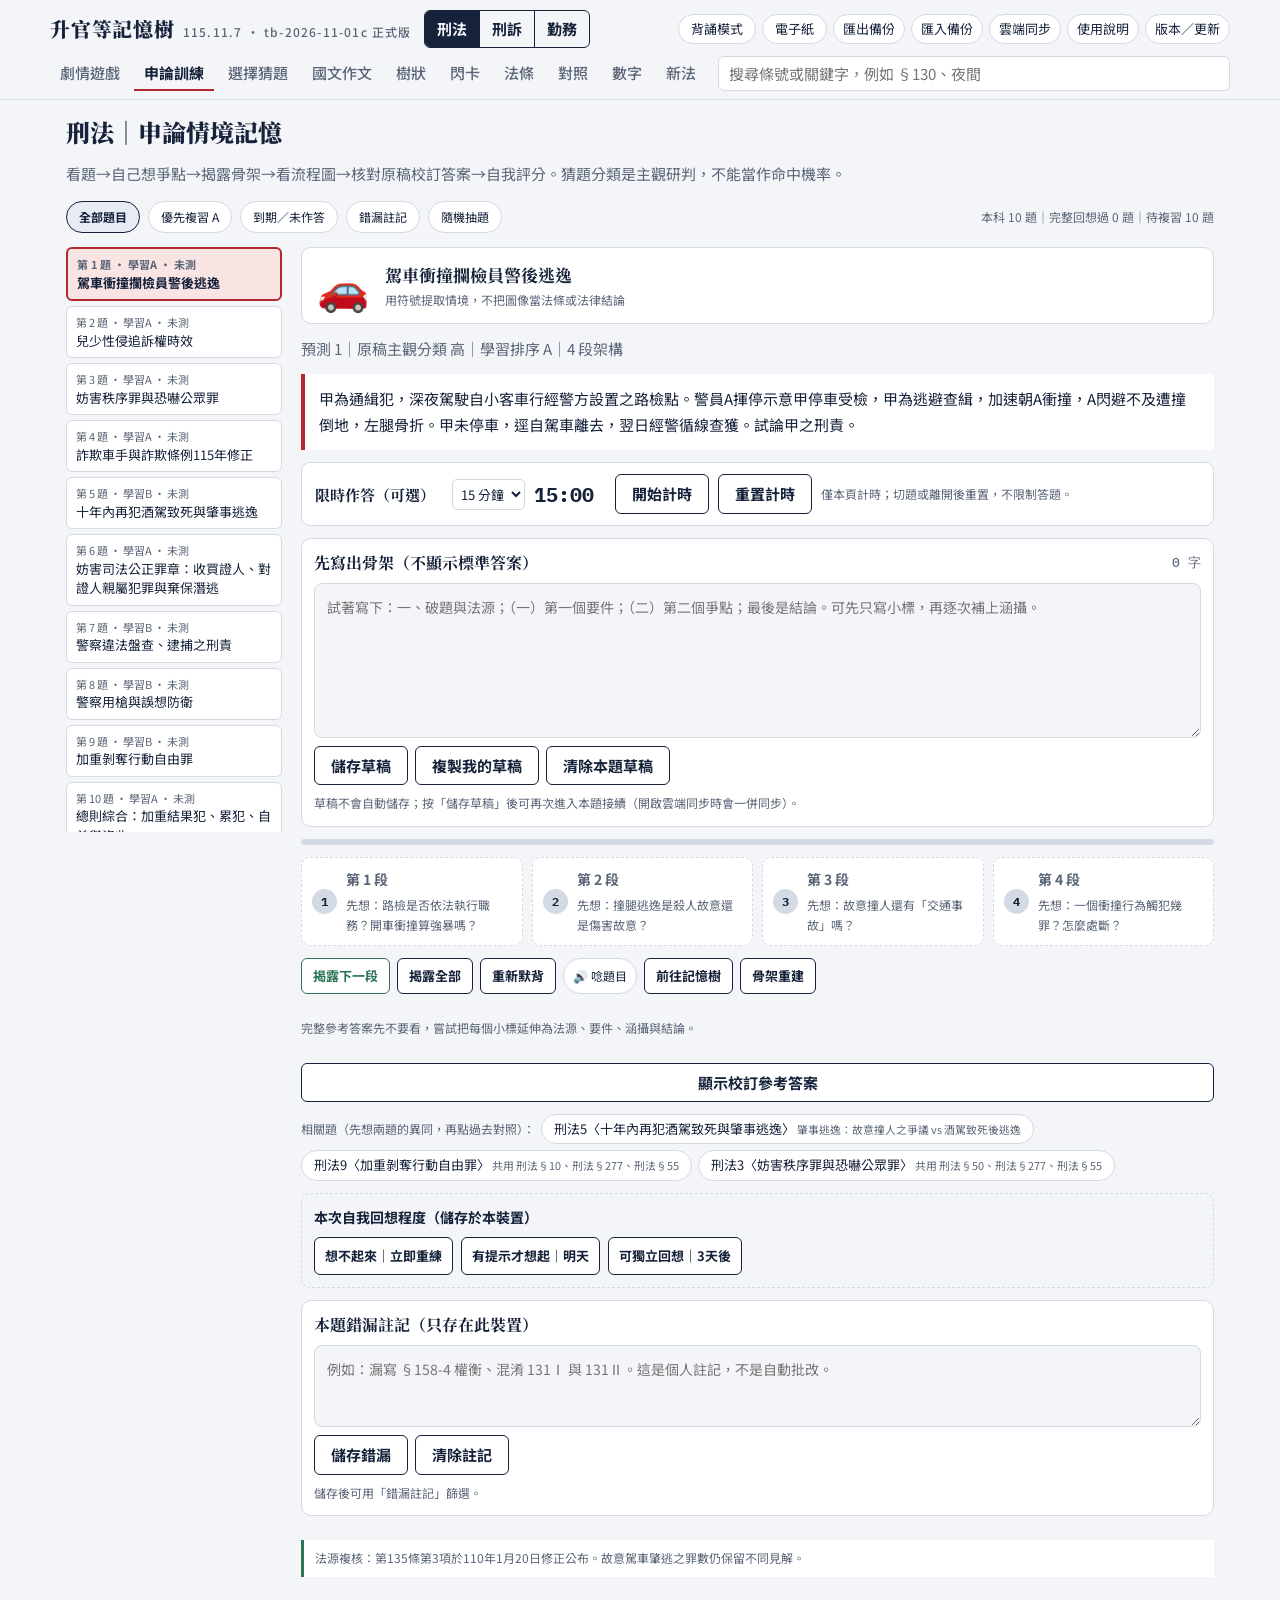
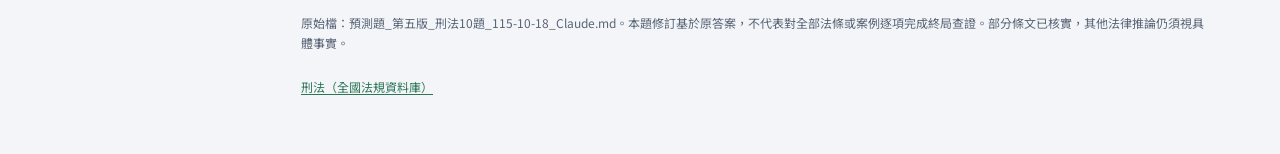
==== commit 5000fadd: "tb-2026-11-01c：三科遊戲加入美術圖並調整版面 - assets/game/ 10 張美術（ChatGPT 製作），加入離線快取 - 卡面、輔助牌完整顯示外框；門桌機顯示完整拱門、手機改小" ====
--- a/index.html
+++ b/index.html
@@ -357,7 +357,7 @@
 <header class="bar">
   <div class="bar-in">
     <div class="top">
-      <h1 class="brand">升官等記憶樹<small>115.11.7 · tb-2026-11-01b 正式版</small></h1>
+      <h1 class="brand">升官等記憶樹<small>115.11.7 · tb-2026-11-01c 正式版</small></h1>
       <div class="seg" id="subj" role="group" aria-label="科目"></div>
       <div class="tools" id="top-tools">
         <button class="chip mobile-tools-toggle" id="mobile-tools" type="button" aria-expanded="false">工具 ▾</button>
@@ -1196,7 +1196,7 @@
 
 /* 完整的裝置資料備份/還原；雲端同步沿用同一份資料與合併規則。 */
 const BACKUP_FORMAT='promotion-memory-backup';
-const BACKUP_APP_VERSION='tb-2026-11-01b';
+const BACKUP_APP_VERSION='tb-2026-11-01c';
 const STORY_KEY='tb-vn-v2',OLD_STORY_KEY='tb-vn-v1';
 const isRecord=v=>v!==null&&typeof v==='object'&&!Array.isArray(v);
 const backupState=()=>({
--- a/story/games.css
+++ b/story/games.css
@@ -45,7 +45,7 @@
 .lg-dwrap{display:grid;grid-template-columns:minmax(220px,300px) minmax(180px,240px) 1fr;gap:14px;align-items:start}
 .lg-map{display:grid;grid-template-columns:repeat(3,1fr);gap:6px;aspect-ratio:1;padding:8px;border:1px solid var(--line);border-radius:14px;
  background:url(../assets/game/dispatch_map.webp) center/cover,linear-gradient(135deg,#13253d,#0c1828)}
-.lg-zone{display:flex;flex-direction:column;align-items:center;justify-content:center;border:1px solid #ffffff22;border-radius:10px;background:#0b1626aa;padding:4px;min-height:0}
+.lg-zone{display:flex;flex-direction:column;align-items:center;justify-content:center;border:1px solid #ffffff22;border-radius:10px;background:#0b162680;padding:4px;min-height:0;text-shadow:0 1px 3px #000}
 .lg-zone b{font-size:14px}.lg-zone small{font-size:11px;color:var(--mute)}
 .lg-zone.hq{background:#1c2c48cc;border-color:var(--gold)}
 .lg-zone.alert{background:#5a1d1dcc;border-color:var(--bad);animation:lgPulse 1s infinite alternate}
@@ -73,35 +73,38 @@
 .lg-cards .lg-msg{text-align:center}
 .lg-acts{display:flex;gap:10px;justify-content:center;margin:6px 0 12px}
 .lg-hand{display:flex;flex-wrap:wrap;gap:10px;justify-content:center;max-width:1100px;margin:auto;padding-bottom:20px}
-.lg .lg-card{width:min(200px,44vw);min-height:150px;text-align:left;font-size:13px;line-height:1.5;padding:12px 11px;border-radius:12px;color:#1b1407;
- border:2px solid #b8924e;background:url(../assets/game/card_face.webp) center/cover,linear-gradient(170deg,#fbf3df,#ecdcb6);box-shadow:0 6px 14px #0007;transition:transform .15s}
-.lg .lg-card.pick{transform:translateY(-12px);border-color:#ff9f1c;box-shadow:0 0 0 3px #ff9f1c88,0 10px 20px #000a}
+.lg .lg-card{width:min(200px,44vw);min-height:150px;text-align:left;font-size:13px;line-height:1.5;padding:26px 20px 22px;border-radius:10px;color:#1b1407;
+ border:0;background:url(../assets/game/card_face.webp) center/100% 100%,linear-gradient(170deg,#fbf3df,#ecdcb6);box-shadow:0 6px 14px #0007;transition:transform .15s}
+.lg .lg-card.pick{transform:translateY(-12px);box-shadow:0 0 0 3px #ff9f1c88,0 10px 20px #000a}
 .lg-jokers{display:flex;gap:12px;justify-content:center;flex-wrap:wrap}
-.lg-joker{width:180px;min-height:130px;border-radius:12px;border:2px solid #9b7bd6;background:url(../assets/game/joker.webp) center/cover,linear-gradient(160deg,#3b2a63,#1b1233);display:flex;flex-direction:column;gap:6px;padding:12px;text-align:left}
+.lg-joker{width:180px;min-height:130px;border-radius:12px;border:0;background:url(../assets/game/joker.webp) center/100% 100%,linear-gradient(160deg,#3b2a63,#1b1233);display:flex;flex-direction:column;justify-content:flex-end;gap:6px;padding:12px 16px 22px;text-align:left;min-height:250px;text-shadow:0 1px 3px #000}
 .lg-joker b{color:var(--gold)}.lg-joker span{font-size:13px}
 /* 程序迷宮 */
 .lg-mazewrap{display:grid;grid-template-columns:minmax(200px,260px) 1fr;gap:16px;align-items:start}
 .lg-grid{display:grid;grid-template-columns:repeat(3,1fr);gap:4px;padding:8px;border:1px solid var(--line);border-radius:12px;background:#0008}
-.lg-tile{aspect-ratio:1;border-radius:6px;border:1px solid #ffffff14;background:#ffffff08;display:flex;align-items:center;justify-content:center;text-align:center;font-size:11px;line-height:1.25;padding:3px;overflow:hidden}
+.lg-tile{aspect-ratio:1;border-radius:6px;border:1px solid #ffffff14;background:#ffffff08;display:flex;align-items:center;justify-content:center;text-align:center;font-size:11px;line-height:1.25;padding:3px;overflow:hidden;text-shadow:0 1px 3px #000,0 0 2px #000}
 .lg-tile.ok{background:url(../assets/game/room_ok.webp) center/cover,linear-gradient(160deg,#25466f,#162a45);border-color:#6fa3e0}
 .lg-tile.flaw{background:url(../assets/game/room_flaw.webp) center/cover,linear-gradient(160deg,#6b2020,#3a1010);border-color:var(--bad)}
 .lg-tile.start{background:#1d2b44;border-color:var(--mute)}
 .lg-tile.court{background:url(../assets/game/room_court.webp) center/cover,linear-gradient(160deg,#7a5b22,#3e2d0e);border-color:var(--gold);font-weight:900}
 .lg-tile.here{outline:2px solid var(--gold);animation:lgPulse 1s infinite alternate}
 .lg-room{border:1px solid var(--line);border-radius:14px;padding:14px;background:#120d1dd9}
-.lg-doors{display:grid;grid-template-columns:repeat(3,1fr);gap:10px}
-.lg-door{min-height:220px;display:flex;align-items:flex-end;text-align:left;font-size:13px;line-height:1.5;padding:58px 10px 12px;border-radius:70px 70px 10px 10px;
- border:2px solid #8e6f3c;background:url(../assets/game/door.webp) center/cover,linear-gradient(180deg,#4a3420,#24170c);box-shadow:inset 0 0 0 4px #00000055}
-.lg-door:hover{border-color:var(--gold)}
+.lg-doors{display:grid;grid-template-columns:repeat(3,minmax(0,240px));justify-content:center;gap:14px}
+.lg-door{position:relative;aspect-ratio:600/880;display:flex;align-items:flex-start;text-align:left;font-size:13px;line-height:1.5;padding:58% 14% 12%;border:0;border-radius:50% 50% 6px 6px/22% 22% 6px 6px;
+ background:url(../assets/game/door.webp) center/100% 100%,linear-gradient(180deg,#4a3420,#24170c);color:#f6ead2;text-shadow:0 1px 3px #000}
+.lg-door:hover{outline:2px solid var(--gold)}
 @media (max-width:820px){
  .lg-dwrap,.lg-mazewrap{grid-template-columns:1fr}
  .lg-desk,.lg-room{order:-1}
  .lg-map{max-width:250px;margin:auto;width:100%}
  .lg-grid{max-width:190px;margin:auto;width:100%}
- .lg-doors{grid-template-columns:1fr}.lg-door{min-height:0;border-radius:40px 40px 10px 10px;padding-top:30px}
+ .lg-doors{grid-template-columns:1fr}
+ .lg-door{aspect-ratio:auto;align-items:center;min-height:96px;padding:12px 12px 12px 76px;border-radius:10px;background:#20150b;border:1px solid #8e6f3c}
+ .lg-door::before{content:'';position:absolute;left:10px;top:50%;width:52px;height:76px;transform:translateY(-50%);background:url(../assets/game/door.webp) center/100% 100%}
  .lg-stat{min-width:54px;padding:2px 6px}
 }
-:root[data-eink] .lg,:root[data-eink] .lg *{animation:none!important;transition:none!important;box-shadow:none!important;backdrop-filter:none!important}
+:root[data-eink] .lg,:root[data-eink] .lg *{animation:none!important;transition:none!important;box-shadow:none!important;backdrop-filter:none!important;text-shadow:none!important}
+:root[data-eink] .lg .lg-card,:root[data-eink] .lg .lg-joker,:root[data-eink] .lg .lg-door{border:2px solid #000!important}
 :root[data-eink] .lg{--bg:#fff;--panel:#fff;--line:#000;--ink:#000;--mute:#222;--gold:#000;--ok:#000;--bad:#000;--hot:#000;background:#fff!important}
 :root[data-eink] .lg .lg-body,:root[data-eink] .lg [class^="lg-"]:not(.lg-name):not(.lg-hud){background:#fff!important;color:#000!important;border-color:#000!important}
 :root[data-eink] .lg .pick,:root[data-eink] .lg .now,:root[data-eink] .lg .here,:root[data-eink] .lg .alert{border-width:3px!important;outline:2px solid #000}
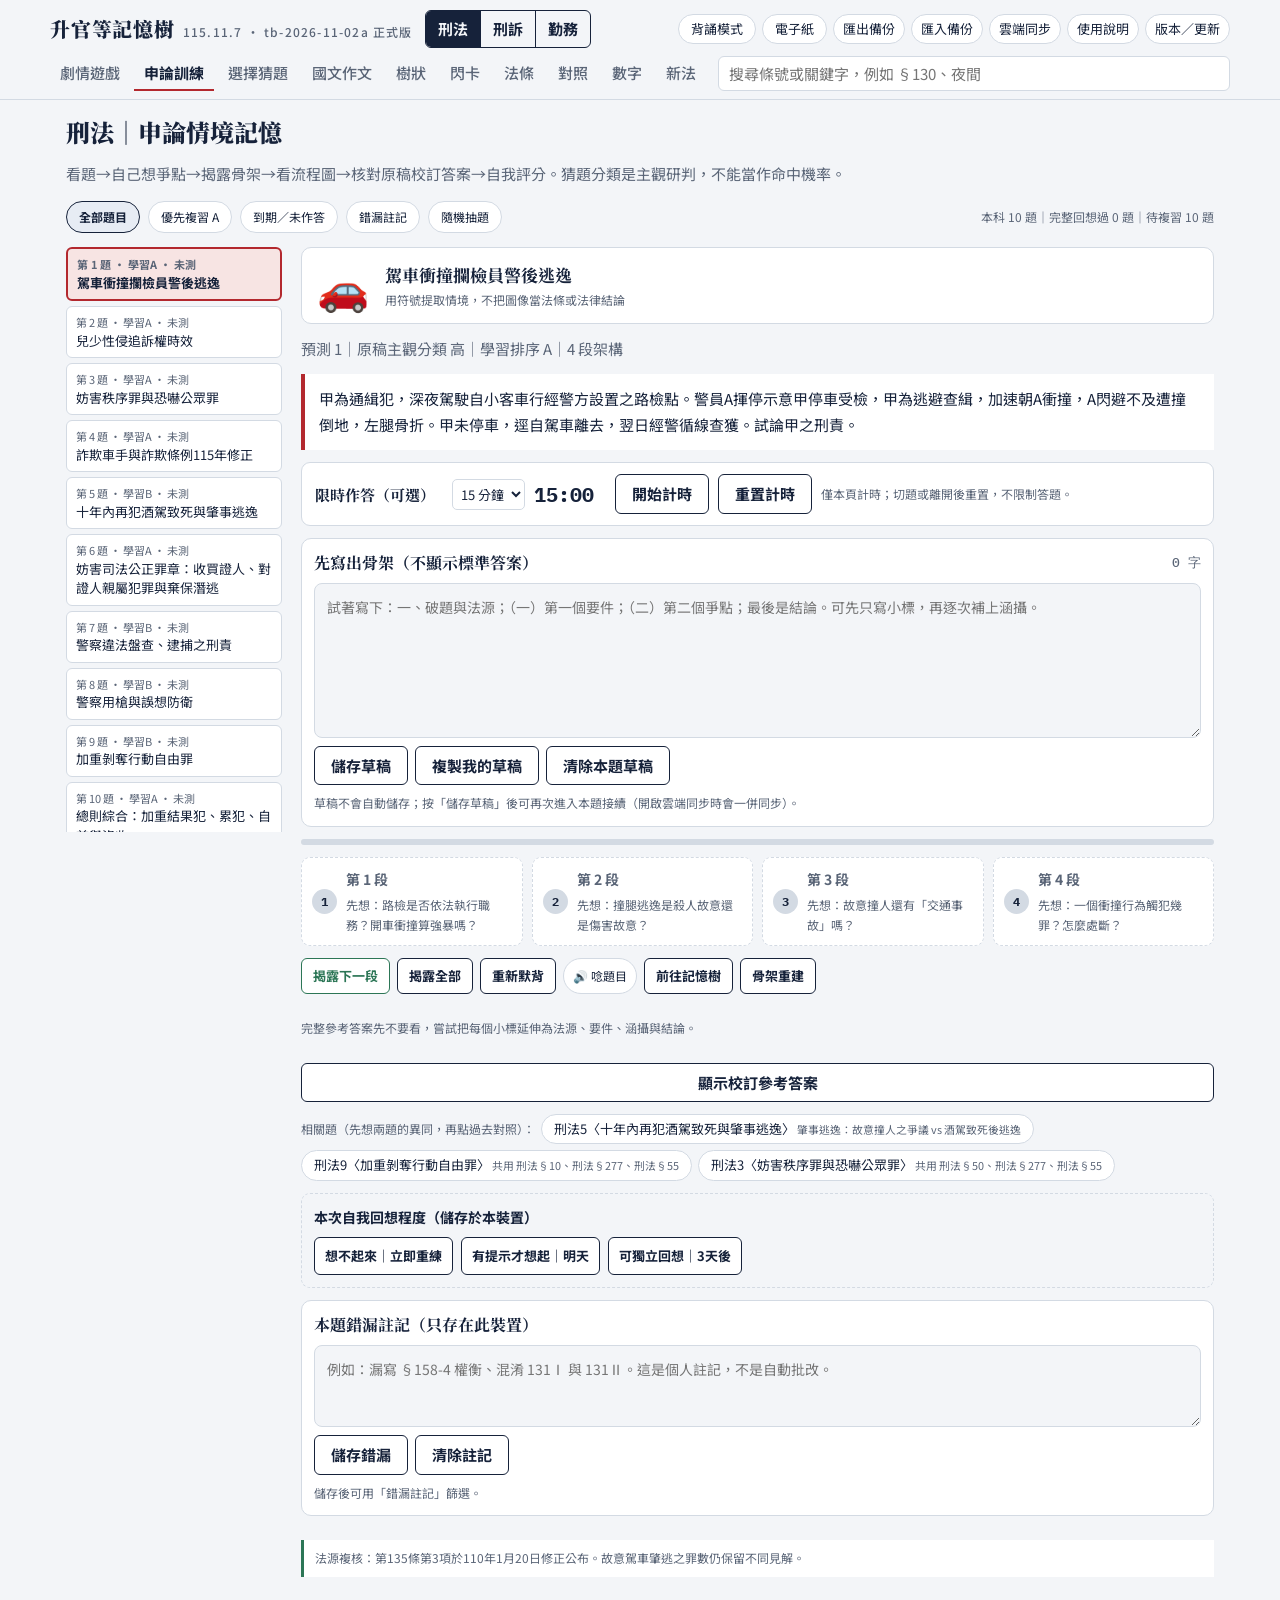
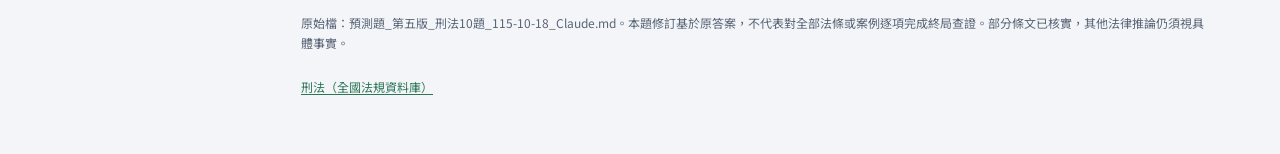
==== commit baac48be: "tb-2026-11-02a：劇情遊戲 34 張美術全面重製（統一畫風、清晰版） Co-Authored-By: Claude Opus 5.5 <noreply@anthropic.com> Cla" ====
--- a/index.html
+++ b/index.html
@@ -357,7 +357,7 @@
 <header class="bar">
   <div class="bar-in">
     <div class="top">
-      <h1 class="brand">升官等記憶樹<small>115.11.7 · tb-2026-11-01c 正式版</small></h1>
+      <h1 class="brand">升官等記憶樹<small>115.11.7 · tb-2026-11-02a 正式版</small></h1>
       <div class="seg" id="subj" role="group" aria-label="科目"></div>
       <div class="tools" id="top-tools">
         <button class="chip mobile-tools-toggle" id="mobile-tools" type="button" aria-expanded="false">工具 ▾</button>
@@ -1196,7 +1196,7 @@
 
 /* 完整的裝置資料備份/還原；雲端同步沿用同一份資料與合併規則。 */
 const BACKUP_FORMAT='promotion-memory-backup';
-const BACKUP_APP_VERSION='tb-2026-11-01c';
+const BACKUP_APP_VERSION='tb-2026-11-02a';
 const STORY_KEY='tb-vn-v2',OLD_STORY_KEY='tb-vn-v1';
 const isRecord=v=>v!==null&&typeof v==='object'&&!Array.isArray(v);
 const backupState=()=>({
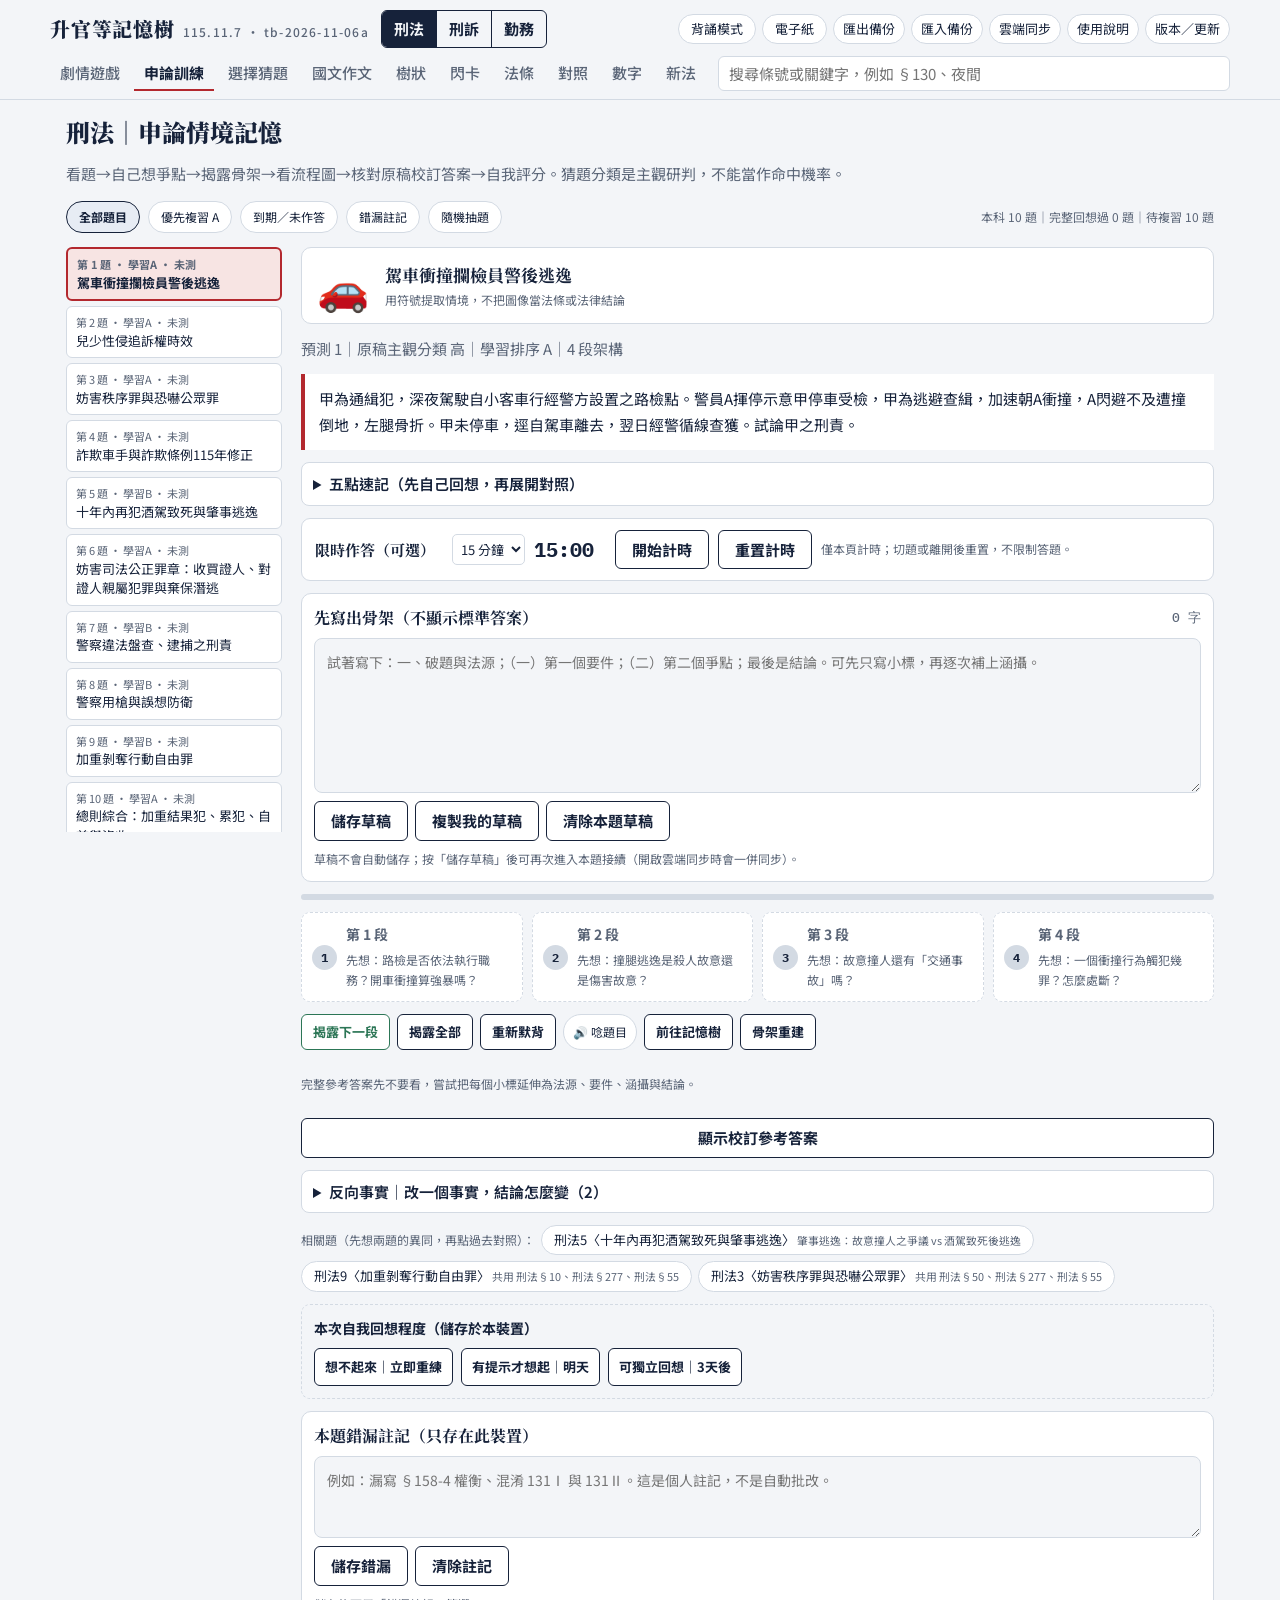
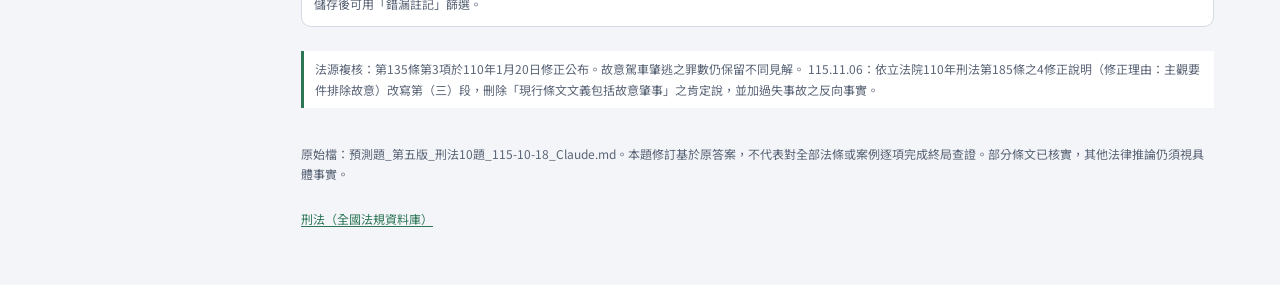
==== commit b5781a51: "tb-2026-11-06a：申論與作文大優化（依GPT稽核v2與官方條文再核） - 申論修正：刑法1（§185-4依110修法理由排除故意）、刑法4（§44以三人以上為前提）、刑法6、9，刑訴1（1" ====
--- a/index.html
+++ b/index.html
@@ -235,6 +235,9 @@
 .comp-para b{background:var(--amberbg);color:var(--amber);font-weight:600;border-radius:3px;padding:0 2px}
 .comp-prompt blockquote,.comp-doc blockquote{margin:0;border-left:3px solid var(--line);padding:6px 12px;background:var(--panel);color:var(--ink)}
 .comp-card{border:1px solid var(--line);border-radius:10px;background:var(--panel);padding:18px;line-height:1.9;font-size:16px;display:grid;gap:8px}.comp-big{font-size:24px;letter-spacing:.1em}
+.comp-rv{min-width:0}.comp-review table{width:100%;border-collapse:collapse;font-size:14px;table-layout:fixed;min-width:0}.comp-review th,.comp-review td{border:1px solid var(--line);padding:6px 8px;vertical-align:top;text-align:left;overflow-wrap:anywhere}.comp-review td:first-child{white-space:nowrap}
+@media(max-width:640px){.comp-review table,.comp-review tbody{display:block}.comp-review tr:first-child{display:none}.comp-review tr{display:block;border:1px solid var(--line);border-radius:8px;margin:8px 0;padding:4px 8px}.comp-review td{display:block;border:0;padding:3px 0}.comp-review td:nth-child(1){font-weight:900}.comp-review td:nth-child(2)::before{content:"原句：";color:var(--muted)}.comp-review td:nth-child(3)::before{content:"建議：";color:var(--jade);font-weight:700}.comp-review td:nth-child(4)::before{content:"理由：";color:var(--muted)}}
+.essay-memo p{font-weight:700;margin:8px 0 2px;overflow-wrap:anywhere}
 .comp-apply{font-size:15px;padding:12px 14px}.comp-doc{line-height:1.85;overflow-wrap:anywhere}.comp-doc h2{font:900 20px var(--f-display)}.comp-doc h3{font-size:17px;margin-top:20px}.comp-doc h4{font-size:15px}
 .gs{display:grid;gap:14px}.gs-page{background:#fbfaf5;border:1px solid #cfc6ad;border-radius:4px;padding:8px 10px 12px;box-shadow:0 2px 10px rgba(0,0,0,.12)}
 .gs-no{text-align:right;font:12px "Kaiti TC","標楷體","DFKai-SB",serif;color:#333}.gs-wrap{display:flex;gap:6px}
@@ -357,7 +360,7 @@
 <header class="bar">
   <div class="bar-in">
     <div class="top">
-      <h1 class="brand">升官等記憶樹<small>115.11.7 · tb-2026-11-02a 正式版</small></h1>
+      <h1 class="brand">升官等記憶樹<small>115.11.7 · tb-2026-11-06a</small></h1>
       <div class="seg" id="subj" role="group" aria-label="科目"></div>
       <div class="tools" id="top-tools">
         <button class="chip mobile-tools-toggle" id="mobile-tools" type="button" aria-expanded="false">工具 ▾</button>
@@ -828,6 +831,7 @@
     const progress=el('div','essay-progress',`<i style="width:${(revealed/chosen.steps.length*100).toFixed(1)}%"></i>`);
     progress.setAttribute('role','progressbar');progress.setAttribute('aria-valuenow',revealed);progress.setAttribute('aria-valuemax',chosen.steps.length);
     const content=[scene,el('p','lead',`預測 ${chosen.number}｜原稿主觀分類 ${esc(chosen.sourcePriority)}｜學習排序 ${esc(chosen.studyPriority)}｜${chosen.steps.length} 段架構`),question,timerBox,compose,progress,route,actions];
+    if(chosen.memo)content.splice(3,0,el('details','essay-variant essay-memo',`<summary>五點速記（先自己回想，再展開對照）</summary><p>${esc(chosen.memo)}</p>`));
     if(mapVisible&&chosen.visual)content.push(renderVisual(chosen.visual));
     const button=el('button','btn',answerVisible?'收起校訂參考答案':'顯示校訂參考答案');
     button.disabled=revealed<chosen.steps.length;button.setAttribute('aria-expanded',answerVisible);
@@ -864,6 +868,7 @@
         save();viewEssay(d,collection);
       };gradeBox.append(b);
     });
+    if(chosen.flips?.length)content.push(el('details','essay-variant',`<summary>反向事實｜改一個事實，結論怎麼變（${chosen.flips.length}）</summary><ol>${chosen.flips.map(t=>`<li>${linkLaw(t,SUBJECT_LAW[S.subject])}</li>`).join('')}</ol>`));
     (chosen.variants||[]).forEach(v=>content.push(el('details','essay-variant',`<summary>預測變化題｜${esc(v.title)}</summary><div class="essay-question">${linkLaw(v.question)}</div><ol>${v.points.map(t=>`<li>${linkLaw(t,SUBJECT_LAW[S.subject])}</li>`).join('')}</ol><p class="essay-notice">來源：${esc(v.source)}。要點依本題校訂答案與本App法規整理，不是完整參考答案。</p>`)));
     const mine=refsOf(chosen),df=k=>ESSAY_DATA.items.filter(x=>refsOf(x).has(k)).length;  // 越少題共用的條文，關聯越強
     const cur=(chosen.links||[]).map(l=>({x:ESSAY_DATA.items.find(y=>y.id===l.to),note:l.why})).filter(r=>r.x);
@@ -1144,7 +1149,8 @@
   ta.oninput=()=>{upd();clearTimeout(tt);tt=setTimeout(()=>{S.compDraft[e.id]=ta.value;save()},400)};upd();
   const draft=el('details','essay-variant','<summary>默寫區</summary>');draft.append(ta,cnt);
   m.append(pick,el('h3',null,esc(e.head)),...(e.prompt?[el('div','comp-prompt',mdHtml(e.prompt))]:[]),el('div','essay-review',mdInline((e.prompt?'立意：':'')+e.idea)),act,box,
-    ...(e.recite?[el('p','essay-source-note',mdInline('本篇可背：'+e.recite))]:[]),g,draft)}
+    ...(e.recite?[el('p','essay-source-note',mdInline('本篇可背：'+e.recite))]:[]),
+    ...(e.review?.length?[el('details','essay-variant comp-rv',`<summary>修訂建議與真實性提醒（${e.review.length} 處，原文不變）</summary><div class="comp-review"><table><tr><th>段</th><th>原句</th><th>建議寫法</th><th>理由</th></tr>${e.review.map(r=>`<tr>${r.map(x=>`<td>${esc(x)}</td>`).join('')}</tr>`).join('')}</table></div><p class="essay-notice">範文的第一人稱經驗是示範用，請換成你自己真實、去識別化的經驗。</p>`)]:[]),g,draft)}
 // 閃卡：名言（看白話與適用主題→說出名言與出處）、成語（看前半→補完）。到期與未練者優先。
 function compCards(m){
   const used=w=>COMP.essays.filter(e=>e.paras.some(([,p])=>p.includes(w))).map(e=>e.title).join('、')||'範文未用';
@@ -1196,7 +1202,7 @@
 
 /* 完整的裝置資料備份/還原；雲端同步沿用同一份資料與合併規則。 */
 const BACKUP_FORMAT='promotion-memory-backup';
-const BACKUP_APP_VERSION='tb-2026-11-02a';
+const BACKUP_APP_VERSION='tb-2026-11-06a';
 const STORY_KEY='tb-vn-v2',OLD_STORY_KEY='tb-vn-v1';
 const isRecord=v=>v!==null&&typeof v==='object'&&!Array.isArray(v);
 const backupState=()=>({
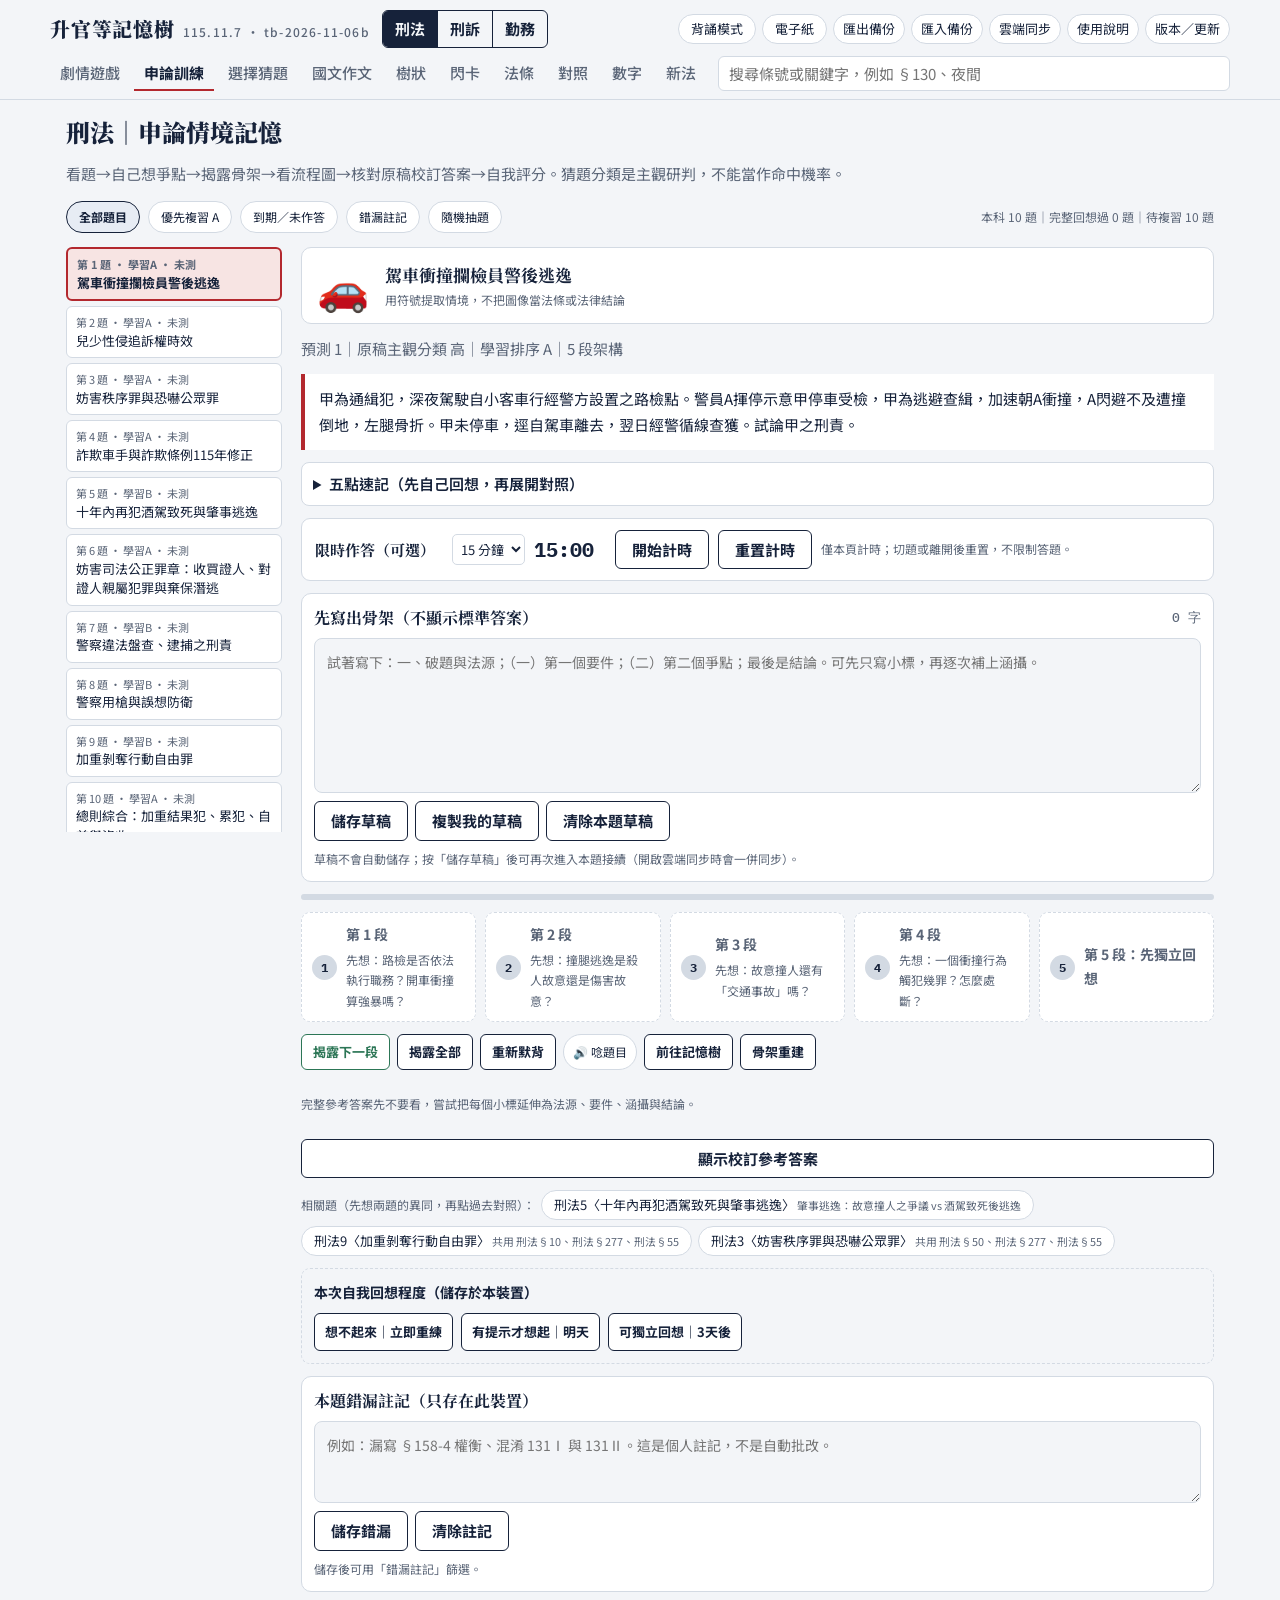
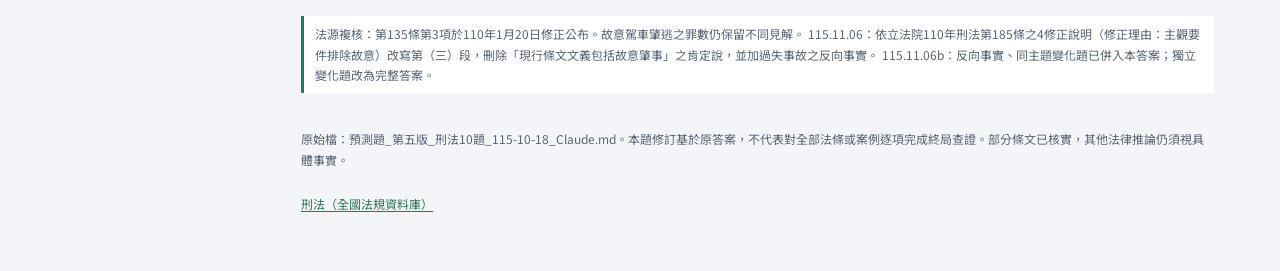
==== commit b1777227: "tb-2026-11-06b：作文審稿建議改入本文、申論補充資料併入答案 - 作文3篇依審稿建議直接改寫，移除修訂建議表 - 申論：反向事實併入「事實變化時之結論」，12題同主題變化題併入主答案延伸段" ====
--- a/index.html
+++ b/index.html
@@ -238,6 +238,7 @@
 .comp-rv{min-width:0}.comp-review table{width:100%;border-collapse:collapse;font-size:14px;table-layout:fixed;min-width:0}.comp-review th,.comp-review td{border:1px solid var(--line);padding:6px 8px;vertical-align:top;text-align:left;overflow-wrap:anywhere}.comp-review td:first-child{white-space:nowrap}
 @media(max-width:640px){.comp-review table,.comp-review tbody{display:block}.comp-review tr:first-child{display:none}.comp-review tr{display:block;border:1px solid var(--line);border-radius:8px;margin:8px 0;padding:4px 8px}.comp-review td{display:block;border:0;padding:3px 0}.comp-review td:nth-child(1){font-weight:900}.comp-review td:nth-child(2)::before{content:"原句：";color:var(--muted)}.comp-review td:nth-child(3)::before{content:"建議：";color:var(--jade);font-weight:700}.comp-review td:nth-child(4)::before{content:"理由：";color:var(--muted)}}
 .essay-memo p{font-weight:700;margin:8px 0 2px;overflow-wrap:anywhere}
+.es-var-ans p{margin:4px 0;overflow-wrap:anywhere}.es-var-ans p.h1{text-indent:0}.es-var-ans p.h2{font-weight:700;margin-top:10px}.es-var-ans p:not(.h1):not(.h2):not(.end){padding-left:1.2em}.es-var-ans p.end{margin-top:10px;font-weight:700}
 .comp-apply{font-size:15px;padding:12px 14px}.comp-doc{line-height:1.85;overflow-wrap:anywhere}.comp-doc h2{font:900 20px var(--f-display)}.comp-doc h3{font-size:17px;margin-top:20px}.comp-doc h4{font-size:15px}
 .gs{display:grid;gap:14px}.gs-page{background:#fbfaf5;border:1px solid #cfc6ad;border-radius:4px;padding:8px 10px 12px;box-shadow:0 2px 10px rgba(0,0,0,.12)}
 .gs-no{text-align:right;font:12px "Kaiti TC","標楷體","DFKai-SB",serif;color:#333}.gs-wrap{display:flex;gap:6px}
@@ -360,7 +361,7 @@
 <header class="bar">
   <div class="bar-in">
     <div class="top">
-      <h1 class="brand">升官等記憶樹<small>115.11.7 · tb-2026-11-06a</small></h1>
+      <h1 class="brand">升官等記憶樹<small>115.11.7 · tb-2026-11-06b</small></h1>
       <div class="seg" id="subj" role="group" aria-label="科目"></div>
       <div class="tools" id="top-tools">
         <button class="chip mobile-tools-toggle" id="mobile-tools" type="button" aria-expanded="false">工具 ▾</button>
@@ -868,8 +869,7 @@
         save();viewEssay(d,collection);
       };gradeBox.append(b);
     });
-    if(chosen.flips?.length)content.push(el('details','essay-variant',`<summary>反向事實｜改一個事實，結論怎麼變（${chosen.flips.length}）</summary><ol>${chosen.flips.map(t=>`<li>${linkLaw(t,SUBJECT_LAW[S.subject])}</li>`).join('')}</ol>`));
-    (chosen.variants||[]).forEach(v=>content.push(el('details','essay-variant',`<summary>預測變化題｜${esc(v.title)}</summary><div class="essay-question">${linkLaw(v.question)}</div><ol>${v.points.map(t=>`<li>${linkLaw(t,SUBJECT_LAW[S.subject])}</li>`).join('')}</ol><p class="essay-notice">來源：${esc(v.source)}。要點依本題校訂答案與本App法規整理，不是完整參考答案。</p>`)));
+    (chosen.variants||[]).forEach(v=>content.push(el('details','essay-variant',`<summary>延伸題（完整答案）｜${esc(v.title)}</summary><div class="essay-question">${linkLaw(v.question)}</div><div class="es-var-ans">${(v.answer||'').split('\n').map(t=>`<p class="${/^[一二三四五六七八九十]+、/.test(t)?'h1':/^（[一二三四五六七八九十]+）/.test(t)?'h2':/^綜上/.test(t)?'end':''}">${linkLaw(t,SUBJECT_LAW[S.subject])}</p>`).join('')}</div><p class="essay-notice">來源：${esc(v.source)}${v.note?'。'+esc(v.note):''}</p>`)));
     const mine=refsOf(chosen),df=k=>ESSAY_DATA.items.filter(x=>refsOf(x).has(k)).length;  // 越少題共用的條文，關聯越強
     const cur=(chosen.links||[]).map(l=>({x:ESSAY_DATA.items.find(y=>y.id===l.to),note:l.why})).filter(r=>r.x);
     const auto=ESSAY_DATA.items.filter(x=>x!==chosen&&!cur.some(r=>r.x===x)).map(x=>{const s=[...refsOf(x)].filter(k=>mine.has(k)).sort((a,b)=>df(a)-df(b));return{x,note:'共用 '+s.slice(0,3).map(refName).join('、'),w:s.reduce((t,k)=>t+1/df(k),0)}}).filter(r=>r.w).sort((a,b)=>b.w-a.w).slice(0,2);
@@ -1107,7 +1107,7 @@
 let compRev=0;
 function viewComp(){const m=$('#main');m.className='comp';
   const tabs=el('div','essay-toolbar');[['essay','範文背誦'],['cards','名言成語閃卡'],['apply','歷屆題套用'],['doc','完整講義']].forEach(([id,n])=>{const b=el('button','chip',n);b.setAttribute('aria-pressed',(S.compTab||'essay')===id);b.onclick=()=>{S.compTab=id;save();viewComp()};tabs.append(b)});
-  m.replaceChildren(el('h2','ch','國文作文'),el('p','lead','作文80%＋測驗20%，2小時。範文為提供者逐字校對之原文；勤務經驗是示範，請換成你自己的真實經驗（人名、地點去識別化）。'),tabs);
+  m.replaceChildren(el('h2','ch','國文作文'),el('p','lead','作文80%＋測驗20%，2小時。範文已依審稿建議改寫完成，可直接背；經驗段採「背景→困難→行動→結果→反省」五步，有自己的真實經驗時照五步替換（人名、地點去識別化）。'),tabs);
   ({essay:compEssay,cards:compCards,apply:compApply,doc:m=>m.append(el('div','comp-doc',mdHtml(COMP.md.slice(COMP.md.indexOf('## 一、')))))})[S.compTab||'essay'](m)}  // 講義略去開頭「給接手AI的說明」
 /* 國文試卷（依使用者提供之考選部樣張）：第1頁左側記分欄、首行為作答說明，13格×22行；第2頁起14格×23行。一字一格、標點佔一格、段首空兩格、題目置中；
    避頭尾：行首不放收尾標點（把上一行末字連同其後標點移到下一行，上一行末格留空）；行尾不放開引號（移到下一行）。只排已揭露的段落。 */
@@ -1202,7 +1202,7 @@
 
 /* 完整的裝置資料備份/還原；雲端同步沿用同一份資料與合併規則。 */
 const BACKUP_FORMAT='promotion-memory-backup';
-const BACKUP_APP_VERSION='tb-2026-11-06a';
+const BACKUP_APP_VERSION='tb-2026-11-06b';
 const STORY_KEY='tb-vn-v2',OLD_STORY_KEY='tb-vn-v1';
 const isRecord=v=>v!==null&&typeof v==='object'&&!Array.isArray(v);
 const backupState=()=>({
